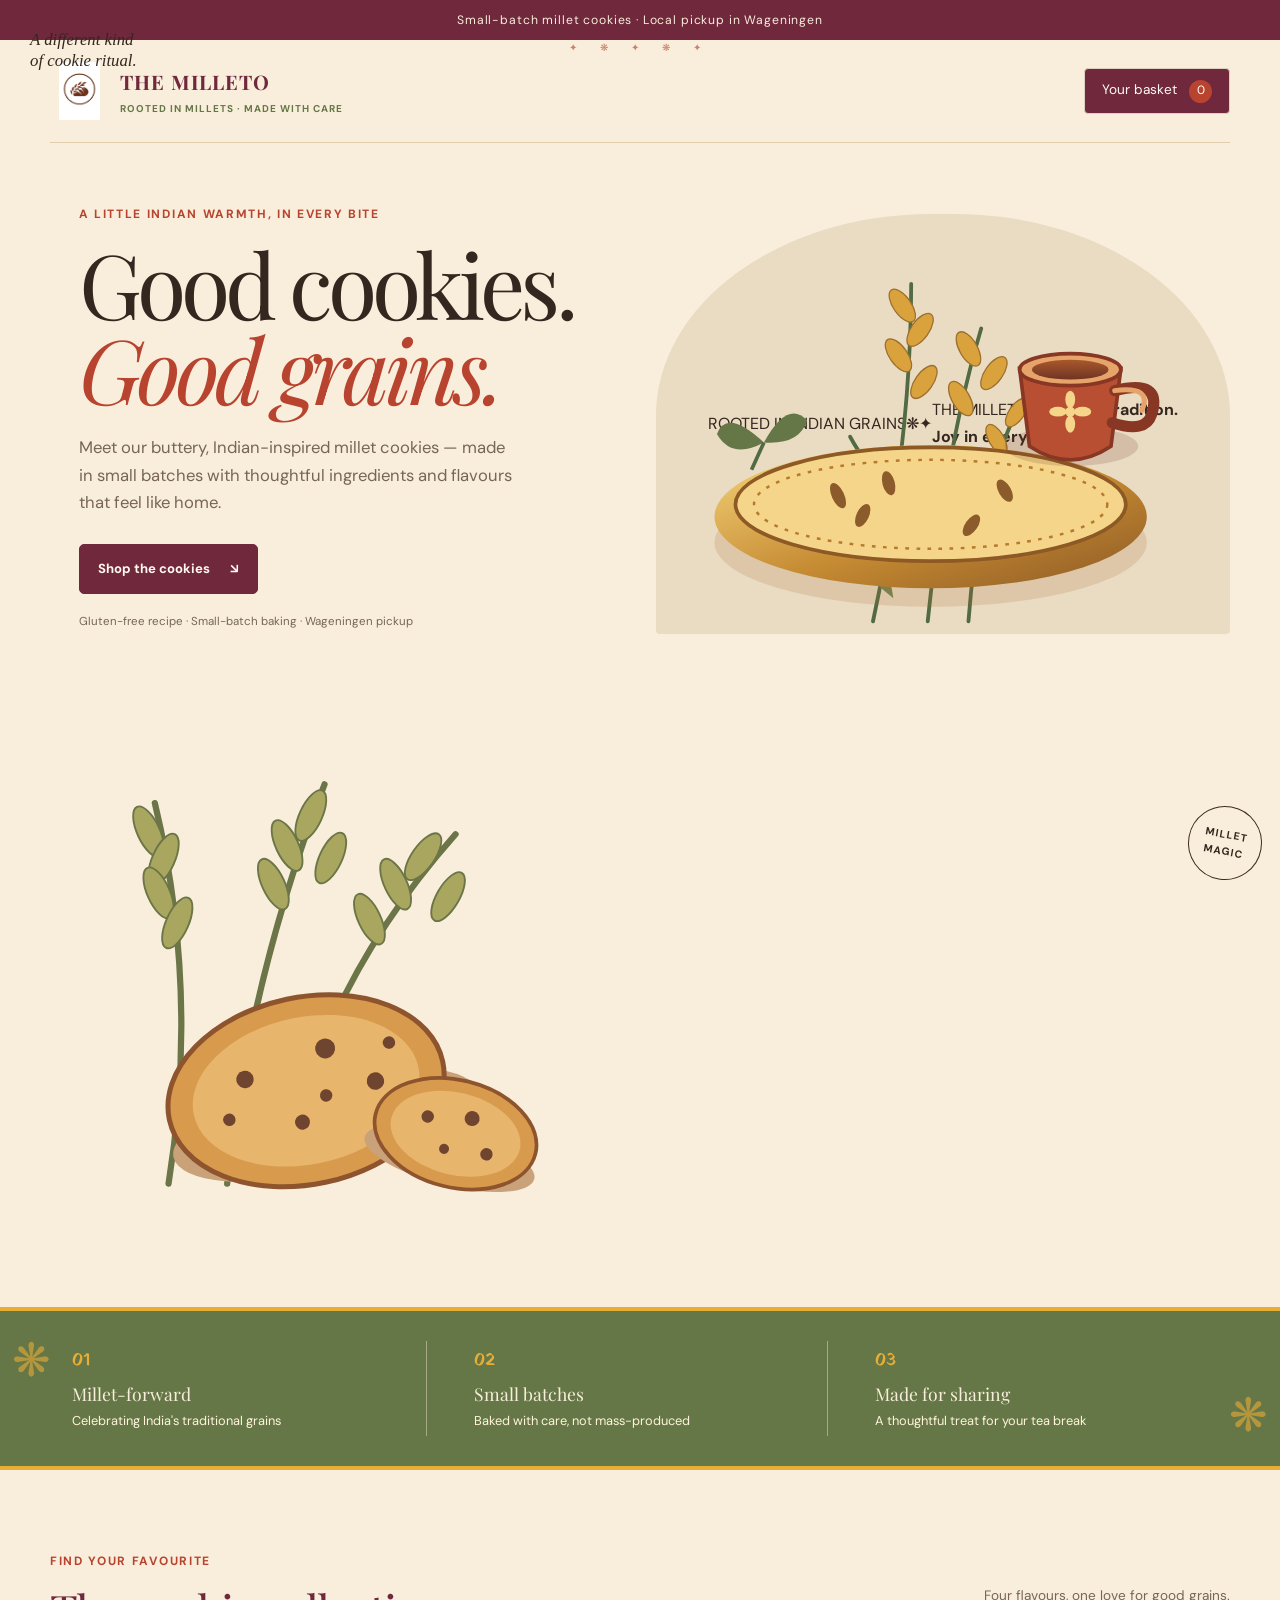
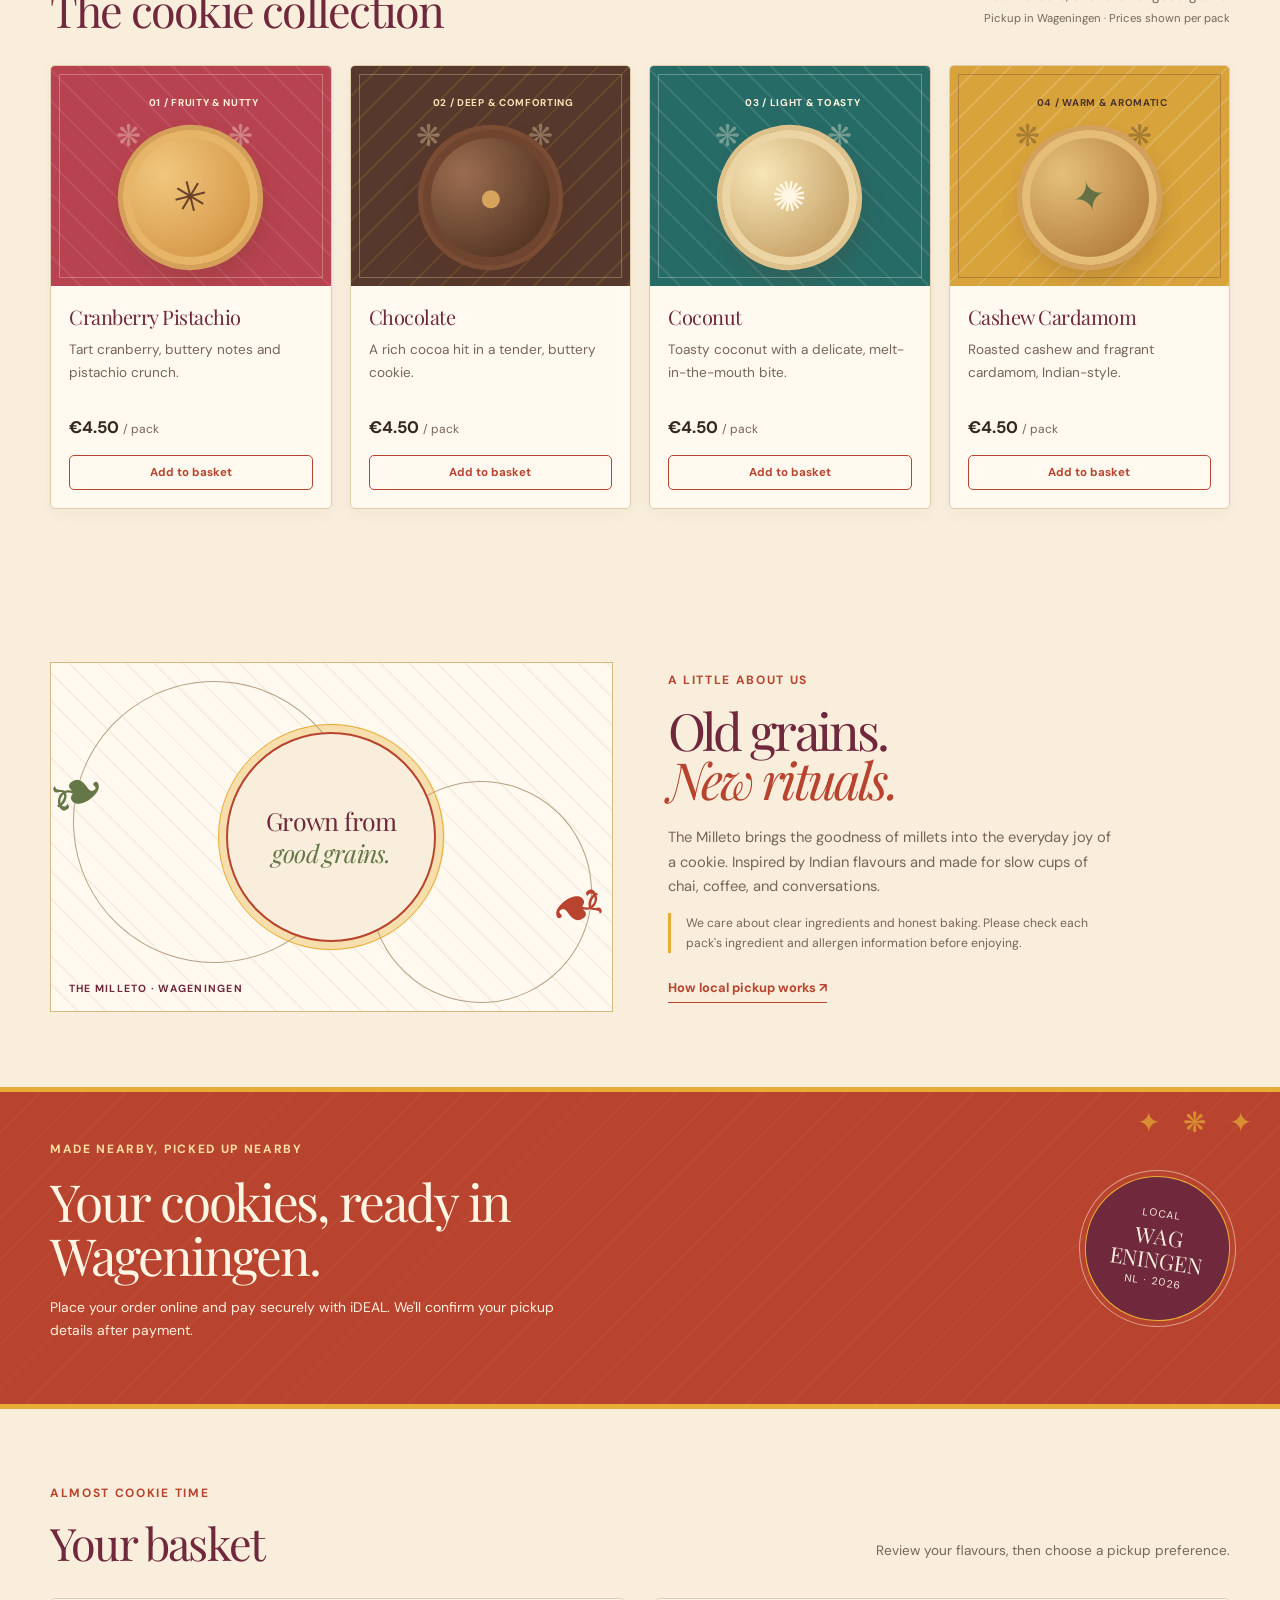
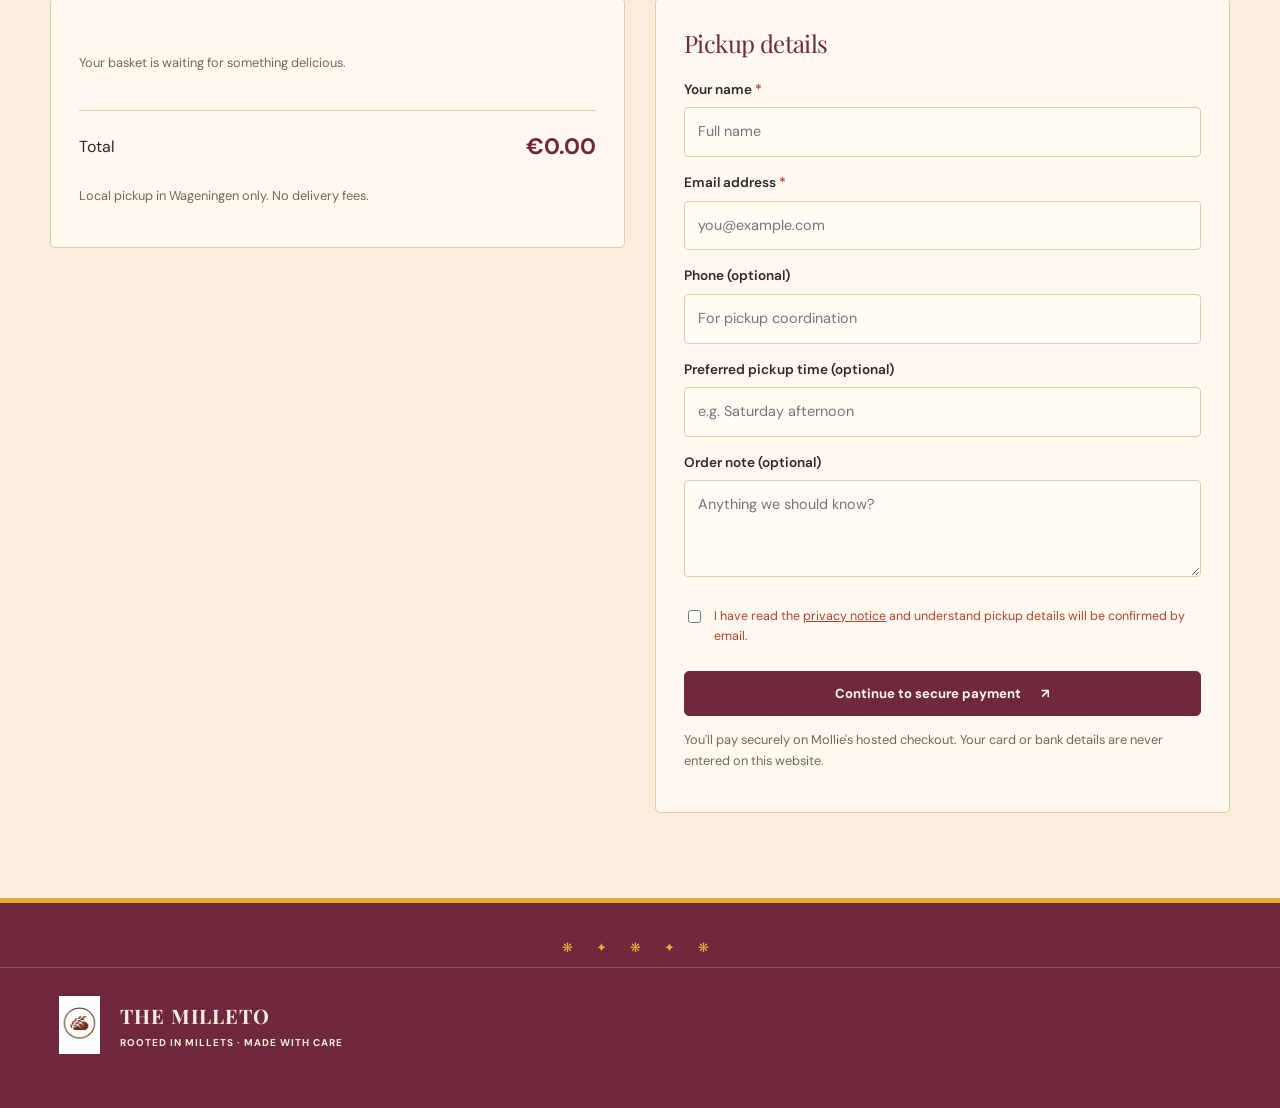
==== index.html @ 2904b460 "Update index.html" ====
<!doctype html>
<html lang="en">
<head>
<!-- Indian-inspired typography -->
<link rel="preconnect" href="https://fonts.googleapis.com">
<link rel="preconnect" href="https://fonts.gstatic.com" crossorigin>
<link href="https://fonts.googleapis.com/css2?family=DM+Sans:wght@400;500;600;700&family=Yatra+One&family=Noto+Serif+Devanagari:wght@400;500;600;700&family=Playfair+Display:ital,wght@0,500;0,600;0,700;1,500;1,600&display=swap" rel="stylesheet">
<link rel="stylesheet" href="/styles.css">
<script src="/app.js" defer></script>
<meta charset="utf-8">
<meta name="viewport" content="width=device-width, initial-scale=1">
<meta name="theme-color" content="#f7f0e3">
<meta name="description" content="Small-batch millet cookies from The Milleto. Indian-inspired flavours, baked with care in Wageningen.">
<title>The Milleto — Millet cookies, made with care</title>
  <link rel="stylesheet" href="/styles.css">
  <script src="/app.js" defer></script>
</head>
<body>
  <div class="announcement">Small-batch millet cookies · Local pickup in Wageningen</div>
  <header class="site-header wrap">
    <a class="brand" href="/" aria-label="The Milleto home">
  <img class="brand-logo" src="Logo.png" alt="THE MILLETO">
  <span>
    <strong>THE MILLETO</strong>
    <small>ROOTED IN MILLETS · MADE WITH CARE</small>
  </span>
</a>
    <a class="cart-pill" href="#shop">Your basket <span id="cart-count">0</span></a>
  </header>

  <main>
    <section class="hero wrap">
      <div class="hero-copy">
        <p class="eyebrow">A little Indian warmth, in every bite</p>
        <h1>Good cookies.<br><em>Good grains.</em></h1>
        <p class="hero-intro">Meet our buttery, Indian-inspired millet cookies — made in small batches with thoughtful ingredients and flavours that feel like home.</p>
        <a class="button button-dark" href="#shop">Shop the cookies <span aria-hidden="true">↘</span></a>
        <p class="hero-note">Gluten-free recipe · Small-batch baking · Wageningen pickup</p>
      </div>
      
<div class="hero-art india-hero" role="img"
     aria-label="Indian-inspired still life with millet stalks, a brass plate, chai and botanical motifs">

  <div class="india-sun"></div>
  <div class="india-arch"></div>

  <span class="india-kicker">ROOTED IN INDIAN GRAINS</span>

  <!-- Decorative millet stalks -->
  <svg class="millet-botanical" viewBox="0 0 180 330"
       aria-hidden="true">
    <g fill="none" stroke="#536B43" stroke-width="3"
       stroke-linecap="round">
      <path d="M35 320 Q65 180 65 55"/>
      <path d="M78 320 Q92 185 120 90"/>
      <path d="M110 320 Q118 210 153 145"/>
      <path d="M55 230 Q28 195 17 175"/>
      <path d="M70 260 Q105 230 125 205"/>
    </g>
    <g fill="#D9A23D" stroke="#9C702D" stroke-width="1">
      <ellipse cx="58" cy="72" rx="7" ry="15" transform="rotate(-35 58 72)"/>
      <ellipse cx="72" cy="91" rx="7" ry="15" transform="rotate(35 72 91)"/>
      <ellipse cx="55" cy="111" rx="7" ry="15" transform="rotate(-35 55 111)"/>
      <ellipse cx="75" cy="132" rx="7" ry="15" transform="rotate(35 75 132)"/>
      <ellipse cx="110" cy="106" rx="7" ry="15" transform="rotate(-30 110 106)"/>
      <ellipse cx="130" cy="125" rx="7" ry="15" transform="rotate(35 130 125)"/>
      <ellipse cx="104" cy="145" rx="7" ry="15" transform="rotate(-30 104 145)"/>
      <ellipse cx="148" cy="156" rx="6" ry="13" transform="rotate(35 148 156)"/>
      <ellipse cx="132" cy="177" rx="6" ry="13" transform="rotate(-30 132 177)"/>
    </g>
    <g fill="#748653">
      <path d="M39 265 Q4 232 8 211 Q39 224 39 265Z"/>
      <path d="M77 283 Q118 251 137 257 Q112 284 77 283Z"/>
      <path d="M51 302 Q18 276 18 258 Q48 272 51 302Z"/>
    </g>
  </svg>

  <!-- Traditional plate and grain-inspired still life -->
  <svg class="india-still-life" viewBox="0 0 440 340"
       aria-hidden="true">
    <defs>
      <linearGradient id="brass" x1="0" y1="0" x2="1" y2="1">
        <stop offset="0%" stop-color="#F7D77D"/>
        <stop offset="55%" stop-color="#C58A32"/>
        <stop offset="100%" stop-color="#8D5925"/>
      </linearGradient>
      <linearGradient id="chai" x1="0" y1="0" x2="0" y2="1">
        <stop offset="0%" stop-color="#A9582C"/>
        <stop offset="100%" stop-color="#6F3423"/>
      </linearGradient>
    </defs>

    <!-- Brass serving plate -->
    <ellipse cx="210" cy="266" rx="175" ry="52"
             fill="#A36C2E" opacity=".18"/>
    <ellipse cx="210" cy="245" rx="175" ry="58"
             fill="url(#brass)"/>
    <ellipse cx="210" cy="235" rx="158" ry="46"
             fill="#F5D58A" stroke="#8D5925" stroke-width="3"/>
    <ellipse cx="210" cy="235" rx="143" ry="36"
             fill="none" stroke="#B77A2C" stroke-width="2"
             stroke-dasharray="3 6"/>

    <!-- A few stylised grains -->
    <g fill="#8C5B2B">
      <ellipse cx="135" cy="228" rx="5" ry="11" transform="rotate(-25 135 228)"/>
      <ellipse cx="155" cy="244" rx="5" ry="10" transform="rotate(25 155 244)"/>
      <ellipse cx="176" cy="218" rx="5" ry="10" transform="rotate(-15 176 218)"/>
      <ellipse cx="243" cy="252" rx="5" ry="10" transform="rotate(35 243 252)"/>
      <ellipse cx="270" cy="224" rx="5" ry="10" transform="rotate(-30 270 224)"/>
    </g>

    <!-- Terracotta chai cup -->
    <ellipse cx="324" cy="188" rx="54" ry="16"
             fill="#6F3927" opacity=".18"/>
    <path d="M282 125 L290 188 Q323 210 356 188 L364 125Z"
          fill="#B84E32" stroke="#873723" stroke-width="3"/>
    <ellipse cx="323" cy="126" rx="41" ry="13"
             fill="#E7A46A" stroke="#873723" stroke-width="3"/>
    <ellipse cx="323" cy="126" rx="31" ry="8"
             fill="url(#chai)"/>
    <path d="M359 143 Q398 133 389 162 Q384 178 357 169"
          fill="none" stroke="#873723" stroke-width="9"
          stroke-linecap="round"/>
    <path d="M359 143 Q390 139 381 159"
          fill="none" stroke="#E7A46A" stroke-width="4"
          stroke-linecap="round"/>

    <!-- Small floral detail on cup -->
    <g transform="translate(323 160)" fill="#F5D58A">
      <circle r="4"/>
      <ellipse cy="-10" rx="4" ry="7"/>
      <ellipse cy="10" rx="4" ry="7"/>
      <ellipse cx="-10" rx="7" ry="4"/>
      <ellipse cx="10" rx="7" ry="4"/>
    </g>

    <!-- Small botanical leaf on the plate -->
    <g transform="translate(75 185)" fill="#667747">
      <path d="M0 0 Q-30 -28 -38 -7 Q-26 14 0 0Z"/>
      <path d="M0 0 Q19 -35 35 -18 Q29 2 0 0Z"/>
      <path d="M0 0 L-10 22" fill="none"
            stroke="#536B43" stroke-width="3"/>
    </g>
  </svg>

  <!-- Small Indian-inspired decorative motifs -->
  <span class="india-motif motif-one" aria-hidden="true">❋</span>
  <span class="india-motif motif-two" aria-hidden="true">✦</span>

  <div class="india-caption">
    <span>THE MILLETO</span>
    <strong>Grains of tradition.<br>Joy in every cup.</strong>
  </div>
</div>
</div>
        <div class="art-label">A different kind<br>of cookie ritual.</div>
        <svg viewBox="0 0 460 430" role="img" aria-label="Illustrated millet stalks and golden cookies">
          <path d="M95 390 Q120 235 84 85 M142 390 Q160 225 220 70 M188 390 Q210 240 325 110" fill="none" stroke="#6b7547" stroke-width="5" stroke-linecap="round"/>
          <g fill="#a9a65f" stroke="#6b7547" stroke-width="1.5">
            <ellipse cx="79" cy="108" rx="9" ry="22" transform="rotate(-25 79 108)"/><ellipse cx="91" cy="130" rx="9" ry="22" transform="rotate(24 91 130)"/>
            <ellipse cx="87" cy="157" rx="9" ry="22" transform="rotate(-24 87 157)"/><ellipse cx="102" cy="181" rx="9" ry="22" transform="rotate(24 102 181)"/>
            <ellipse cx="209" cy="95" rx="9" ry="22" transform="rotate(25 209 95)"/><ellipse cx="190" cy="119" rx="9" ry="22" transform="rotate(-25 190 119)"/>
            <ellipse cx="225" cy="129" rx="9" ry="22" transform="rotate(25 225 129)"/><ellipse cx="179" cy="150" rx="9" ry="22" transform="rotate(-25 179 150)"/>
            <ellipse cx="299" cy="128" rx="9" ry="22" transform="rotate(35 299 128)"/><ellipse cx="277" cy="150" rx="9" ry="22" transform="rotate(-25 277 150)"/>
            <ellipse cx="319" cy="160" rx="9" ry="22" transform="rotate(30 319 160)"/><ellipse cx="256" cy="178" rx="9" ry="22" transform="rotate(-25 256 178)"/>
          </g>
          <g transform="translate(210 290) rotate(-12)">
            <ellipse cx="0" cy="54" rx="125" ry="39" fill="#c9a27a"/>
            <ellipse cx="-10" cy="24" rx="112" ry="75" fill="#d89a4c" stroke="#8d542e" stroke-width="4"/>
            <ellipse cx="-10" cy="24" rx="92" ry="59" fill="#e8b56d"/>
            <g fill="#70452f"><circle cx="-56" cy="5" r="7"/><circle cx="12" cy="-6" r="8"/><circle cx="46" cy="28" r="7"/><circle cx="-18" cy="48" r="6"/><circle cx="-75" cy="34" r="5"/><circle cx="5" cy="31" r="5"/><circle cx="63" cy="0" r="5"/></g>
          </g>
          <g transform="translate(325 350) rotate(14)">
            <ellipse cx="0" cy="20" rx="70" ry="22" fill="#c9a27a"/>
            <ellipse cx="0" cy="0" rx="66" ry="43" fill="#d89a4c" stroke="#8d542e" stroke-width="3"/>
            <ellipse cx="0" cy="0" rx="53" ry="33" fill="#e8b56d"/>
            <g fill="#70452f"><circle cx="-25" cy="-8" r="5"/><circle cx="10" cy="-15" r="6"/><circle cx="28" cy="10" r="5"/><circle cx="-6" cy="14" r="4"/></g>
          </g>
        </svg>
        <span class="hero-stamp">MILLET<br>MAGIC</span>
      </div>
    </section>

    <section class="values-band">
      <div class="wrap values-grid">
        <div><span>01</span><strong>Millet-forward</strong><small>Celebrating India's traditional grains</small></div>
        <div><span>02</span><strong>Small batches</strong><small>Baked with care, not mass-produced</small></div>
        <div><span>03</span><strong>Made for sharing</strong><small>A thoughtful treat for your tea break</small></div>
      </div>
    </section>

    <section class="shop-section wrap" id="shop">
      <div class="section-heading">
        <div><p class="eyebrow">Find your favourite</p><h2>The cookie collection</h2></div>
        <p>Four flavours, one love for good grains.<br><small>Pickup in Wageningen · Prices shown per pack</small></p>
      </div>
      <div class="product-grid" id="product-grid">
        <article class="product-card"><div class="product-art art-cranberry"><span>01 / FRUITY & NUTTY</span><div class="cookie-illustration">✳</div></div><div class="product-info"><h3>Cranberry Pistachio</h3><p>Tart cranberry, buttery notes and pistachio crunch.</p><div class="product-buy"><strong>€4.50 <small>/ pack</small></strong><button class="button button-outline add-button" data-id="cranberry-pistachio">Add to basket</button></div></div></article>
        <article class="product-card"><div class="product-art art-chocolate"><span>02 / DEEP & COMFORTING</span><div class="cookie-illustration">●</div></div><div class="product-info"><h3>Chocolate</h3><p>A rich cocoa hit in a tender, buttery cookie.</p><div class="product-buy"><strong>€4.50 <small>/ pack</small></strong><button class="button button-outline add-button" data-id="chocolate">Add to basket</button></div></div></article>
        <article class="product-card"><div class="product-art art-coconut"><span>03 / LIGHT & TOASTY</span><div class="cookie-illustration">✺</div></div><div class="product-info"><h3>Coconut</h3><p>Toasty coconut with a delicate, melt-in-the-mouth bite.</p><div class="product-buy"><strong>€4.50 <small>/ pack</small></strong><button class="button button-outline add-button" data-id="coconut">Add to basket</button></div></div></article>
        <article class="product-card"><div class="product-art art-cardamom"><span>04 / WARM & AROMATIC</span><div class="cookie-illustration">✦</div></div><div class="product-info"><h3>Cashew Cardamom</h3><p>Roasted cashew and fragrant cardamom, Indian-style.</p><div class="product-buy"><strong>€4.50 <small>/ pack</small></strong><button class="button button-outline add-button" data-id="cashew-cardamom">Add to basket</button></div></div></article>
      </div>
    </section>

    <section class="story wrap">
      <div class="story-art"><div class="story-circle">Grown from<br><em>good grains.</em></div><span>THE MILLETO · WAGENINGEN</span></div>
      <div class="story-copy"><p class="eyebrow">A little about us</p><h2>Old grains.<br><em>New rituals.</em></h2><p>The Milleto brings the goodness of millets into the everyday joy of a cookie. Inspired by Indian flavours and made for slow cups of chai, coffee, and conversations.</p><p class="story-small">We care about clear ingredients and honest baking. Please check each pack's ingredient and allergen information before enjoying.</p><a href="#pickup" class="text-link">How local pickup works ↗</a></div>
    </section>

    <section class="pickup-band" id="pickup"><div class="wrap pickup-inner"><div><p class="eyebrow">Made nearby, picked up nearby</p><h2>Your cookies, ready in Wageningen.</h2><p>Place your order online and pay securely with iDEAL. We'll confirm your pickup details after payment.</p></div><div class="pickup-badge"><span>LOCAL</span><strong>WAG<br>ENINGEN</strong><small>NL · 2026</small></div></div></section>

    <section class="checkout-section wrap" id="checkout">
      <div class="section-heading"><div><p class="eyebrow">Almost cookie time</p><h2>Your basket</h2></div><p>Review your flavours, then choose a pickup preference.</p></div>
      <div class="checkout-layout">
        <div class="basket-panel"><div id="basket-items"><p class="empty-basket">Your basket is waiting for something delicious.</p></div><div class="basket-total"><span>Total</span><strong id="basket-total">€0.00</strong></div><p class="fine-print">Local pickup in Wageningen only. No delivery fees.</p></div>
        <form id="checkout-form" class="checkout-form">
          <h3>Pickup details</h3>
          <label for="customer-name">Your name <span>*</span></label><input id="customer-name" name="name" autocomplete="name" required maxlength="100" placeholder="Full name">
          <label for="customer-email">Email address <span>*</span></label><input id="customer-email" name="email" type="email" autocomplete="email" required maxlength="150" placeholder="you@example.com">
          <label for="customer-phone">Phone (optional)</label><input id="customer-phone" name="phone" type="tel" autocomplete="tel" maxlength="40" placeholder="For pickup coordination">
          <label for="pickup-preference">Preferred pickup time (optional)</label><input id="pickup-preference" name="pickupPreference" maxlength="120" placeholder="e.g. Saturday afternoon">
          <label for="customer-note">Order note (optional)</label><textarea id="customer-note" name="note" rows="3" maxlength="500" placeholder="Anything we should know?"></textarea>
          <label class="consent"><input id="terms-consent" type="checkbox" required><span>I have read the <a href="/privacy.html" target="_blank" rel="noreferrer">privacy notice</a> and understand pickup details will be confirmed by email.</span></label>
          <button class="button button-dark pay-button" id="pay-button" type="submit">Continue to secure payment <span aria-hidden="true">↗</span></button>
          <p class="secure-note">You'll pay securely on Mollie's hosted checkout. Your card or bank details are never entered on this website.</p>
          <p id="checkout-message" class="form-message" role="status" aria-live="polite"></p>
        </form>
      </div>
    </section>
  </main>

  <footer class="site-footer"><div class="wrap footer-inner">
  <a class="brand" href="/">
  <img class="brand-logo" src="Logo.png" alt="THE MILLETO">
  <span>
    <strong>THE MILLETO</strong>
    <small>ROOTED IN MILLETS · MADE WITH CARE</small>
  </span>
</a>  
  </footer>
</body>
</html>
---- styles.css ----
:root{--cream:#f7f0e3;--paper:#fffaf1;--brown:#3d2b20;--muted:#79695a;--terracotta:#b75e3e;--rust:#8d422c;--sage:#69734b;--line:#dfd1bd;--gold:#d6a35c}
*{box-sizing:border-box}html{scroll-behavior:smooth}body{margin:0;background:var(--paper);color:var(--brown);font-family:Arial,Helvetica,sans-serif;line-height:1.55}a{color:inherit}.wrap{width:min(1160px,calc(100% - 44px));margin-inline:auto}.announcement{text-align:center;background:var(--brown);color:#f9eddb;font-size:.75rem;letter-spacing:.1em;padding:9px 12px}.site-header{display:flex;align-items:center;justify-content:space-between;padding:24px 0}.brand{display:flex;align-items:center;gap:11px;text-decoration:none}.brand-mark{display:grid;place-items:center;width:43px;height:43px;border:1px solid var(--terracotta);border-radius:50%;font-family:Georgia,serif;font-size:1.6rem;color:var(--terracotta)}.brand strong{display:block;font-size:.95rem;letter-spacing:.17em}.brand small{display:block;font-size:.55rem;letter-spacing:.12em;color:var(--muted);margin-top:2px}.cart-pill{border:1px solid var(--line);padding:9px 15px;border-radius:30px;text-decoration:none;font-size:.85rem}.cart-pill span{display:inline-grid;place-items:center;background:var(--terracotta);color:white;border-radius:50%;width:23px;height:23px;margin-left:8px;font-size:.75rem}
.hero{display:grid;grid-template-columns:1fr 1fr;align-items:center;gap:32px;padding:40px 0 74px}.hero-copy{padding:22px 0 22px 5%}.eyebrow{text-transform:uppercase;letter-spacing:.17em;font-size:.68rem;font-weight:700;color:var(--terracotta);margin:0 0 15px}.hero h1,.story h2{font:normal clamp(3.2rem,7vw,6.4rem)/.95 Georgia,'Times New Roman',serif;letter-spacing:-.055em;margin:0 0 24px}.hero h1 em,.story h2 em,.story-circle em{font-weight:normal;color:var(--terracotta)}.hero-intro{max-width:440px;color:var(--muted);font-size:1.04rem;margin:0 0 28px}.button{display:inline-flex;justify-content:center;align-items:center;gap:20px;border:0;border-radius:3px;padding:13px 18px;text-decoration:none;font-size:.82rem;font-weight:700;cursor:pointer;transition:transform .15s,background .15s}.button:hover{transform:translateY(-2px)}.button-dark{background:var(--brown);color:#fff8ed}.button-dark:hover{background:var(--rust)}.hero-note{font-size:.72rem;color:var(--muted);margin-top:18px}.hero-art{position:relative;min-height:420px;background:#eadbc3;border-radius:48% 48% 4px 4px;overflow:hidden;display:flex;align-items:center;justify-content:center}.hero-art svg{position:absolute;inset:0;width:100%;height:100%}.sun{position:absolute;width:245px;height:245px;right:14%;top:10%;border-radius:50%;background:#d9a15e;opacity:.52}.art-label{position:absolute;top:30px;left:30px;font:italic 1.05rem Georgia,serif;line-height:1.25;z-index:1}.hero-stamp{position:absolute;right:18px;bottom:20px;border:1px solid var(--brown);border-radius:50%;width:74px;height:74px;display:grid;place-items:center;text-align:center;font-size:.65rem;font-weight:700;letter-spacing:.1em;transform:rotate(10deg);background:var(--cream)}
.values-band{background:#e9e0ce;border-block:1px solid #dfd2bd}.values-grid{display:grid;grid-template-columns:repeat(3,1fr);padding:22px 0;gap:25px}.values-grid>div{display:grid;grid-template-columns:30px 1fr;column-gap:8px;align-items:baseline}.values-grid span{grid-row:span 2;color:var(--terracotta);font-size:.72rem}.values-grid strong{font:normal 1.15rem Georgia,serif}.values-grid small{color:var(--muted);font-size:.74rem}.shop-section{padding:90px 0}.section-heading{display:flex;align-items:end;justify-content:space-between;gap:24px;margin-bottom:30px}.section-heading h2,.pickup-inner h2{font:normal clamp(2.2rem,4vw,3.4rem)/1.05 Georgia,serif;letter-spacing:-.04em;margin:0}.section-heading>p{font-size:.82rem;color:var(--muted);margin:0 0 4px}.product-grid{display:grid;grid-template-columns:repeat(4,1fr);gap:18px}.product-card{background:#fffdf8;border:1px solid var(--line);min-width:0}.product-art{height:220px;position:relative;display:grid;place-items:center;overflow:hidden}.product-art>span{position:absolute;top:13px;left:13px;font-size:.55rem;letter-spacing:.12em;font-weight:bold}.art-cranberry{background:#ead8c8}.art-chocolate{background:#d9c4b2}.art-coconut{background:#e9e2cc}.art-cardamom{background:#d8d8bd}.cookie-illustration{width:145px;height:145px;border-radius:50%;display:grid;place-items:center;font-size:2.6rem;color:#6b422b;background:radial-gradient(circle at 35% 28%,#f0c77e,#d99d4e 66%,#b87738);border:5px solid #d4a05a;box-shadow:0 13px 20px #57371e2b,inset 0 0 0 8px #e6b567;transform:rotate(-14deg)}.art-chocolate .cookie-illustration{background:radial-gradient(circle at 35% 28%,#9b6d50,#583725 70%);border-color:#7a4c34;color:#d6a35c;box-shadow:0 13px 20px #57371e2b,inset 0 0 0 8px #70452f}.art-coconut .cookie-illustration{background:radial-gradient(circle at 35% 28%,#f7e6b7,#c9a56b 70%);border-color:#dfc28b;color:#fff7e5;box-shadow:0 13px 20px #57371e2b,inset 0 0 0 8px #ecd5a4}.art-cardamom .cookie-illustration{background:radial-gradient(circle at 35% 28%,#e5c07a,#b88342 70%);border-color:#d2a15e;color:#647147;box-shadow:0 13px 20px #57371e2b,inset 0 0 0 8px #e5bd77}.product-info{padding:17px}.product-info h3{font:normal 1.25rem Georgia,serif;margin:0 0 7px}.product-info p{font-size:.78rem;color:var(--muted);min-height:47px;margin:0 0 18px}.product-buy{display:flex;align-items:center;justify-content:space-between;gap:8px;flex-wrap:wrap}.product-buy strong{font-size:.9rem}.product-buy small{font-size:.68rem;font-weight:normal;color:var(--muted)}.button-outline{background:transparent;border:1px solid var(--brown);color:var(--brown);padding:9px 10px;font-size:.72rem}.button-outline:hover{background:var(--brown);color:white}
.story{display:grid;grid-template-columns:1fr 1fr;gap:8%;align-items:center;padding:0 0 95px}.story-art{min-height:365px;background:#e3d4bd;position:relative;display:grid;place-items:center;overflow:hidden}.story-art:before,.story-art:after{content:"";position:absolute;border:1px solid #b7a183;border-radius:50%;width:280px;height:280px}.story-art:after{width:220px;height:220px}.story-circle{position:relative;z-index:1;text-align:center;font:normal 2rem/1.2 Georgia,serif}.story-art>span{position:absolute;bottom:17px;left:18px;font-size:.6rem;letter-spacing:.13em}.story h2{font-size:clamp(3rem,5vw,4.5rem);margin-bottom:18px}.story-copy>p:not(.eyebrow){color:var(--muted);font-size:.92rem;max-width:450px}.story-copy .story-small{font-size:.76rem!important}.text-link{display:inline-block;margin-top:9px;text-decoration:none;border-bottom:1px solid var(--terracotta);padding-bottom:4px;font-size:.8rem;font-weight:bold}.pickup-band{background:var(--sage);color:#fff7e9}.pickup-inner{display:flex;align-items:center;justify-content:space-between;padding:48px 0;gap:25px}.pickup-inner .eyebrow{color:#e9c99b}.pickup-inner h2{max-width:580px}.pickup-inner p:not(.eyebrow){max-width:600px;color:#f0e6d5;font-size:.87rem}.pickup-badge{border:1px solid #d8c69f;border-radius:50%;width:130px;height:130px;flex-shrink:0;display:flex;flex-direction:column;align-items:center;justify-content:center;line-height:1.05;transform:rotate(8deg)}.pickup-badge span,.pickup-badge small{font-size:.55rem;letter-spacing:.15em}.pickup-badge strong{text-align:center;font:normal 1.35rem/.9 Georgia,serif;margin:8px}
.checkout-section{padding:85px 0}.checkout-layout{display:grid;grid-template-columns:1.05fr .95fr;gap:25px;align-items:start}.basket-panel,.checkout-form{border:1px solid var(--line);background:#fffdf8;padding:25px}.empty-basket{font-size:.86rem;color:var(--muted);padding:12px 0}.basket-row{display:grid;grid-template-columns:1fr auto auto;gap:12px;align-items:center;border-bottom:1px solid var(--line);padding:14px 0}.basket-row strong{display:block;font:normal 1rem Georgia,serif}.basket-row small{color:var(--muted);font-size:.74rem}.quantity-controls{display:flex;align-items:center;gap:8px}.quantity-controls button{width:27px;height:27px;border:1px solid var(--line);background:var(--cream);border-radius:50%;cursor:pointer;color:var(--brown)}.line-price{font-size:.82rem;white-space:nowrap}.basket-total{display:flex;justify-content:space-between;padding:20px 0 6px;font-size:1rem}.basket-total strong{font-size:1.2rem}.fine-print,.secure-note{font-size:.7rem;color:var(--muted)}.checkout-form h3{font:normal 1.5rem Georgia,serif;margin:0 0 20px}.checkout-form>label:not(.consent){display:block;font-size:.75rem;font-weight:bold;margin:13px 0 5px}.checkout-form label span{color:var(--terracotta)}input:not([type=checkbox]),textarea{width:100%;border:1px solid var(--line);background:#fffaf1;padding:11px 12px;border-radius:2px;font:inherit;font-size:.83rem;color:var(--brown)}input:focus,textarea:focus{outline:2px solid #c9896b;outline-offset:1px}.consent{display:flex;gap:9px;align-items:flex-start;font-size:.72rem;color:var(--muted);margin:17px 0}.consent input{margin-top:4px;accent-color:var(--terracotta)}.pay-button{width:100%;margin-top:4px}.form-message{font-size:.8rem;color:var(--rust)}.site-footer{background:#e9e0ce;padding:26px 0}.footer-inner{display:flex;align-items:center;justify-content:space-between;gap:20px;flex-wrap:wrap}.footer-inner>p{font-size:.68rem;color:var(--muted)}.footer-links{display:flex;gap:16px;font-size:.75rem}.footer-links a{text-decoration:none}.success-wrap{max-width:700px;margin:65px auto 100px;padding:35px;background:#fffdf8;border:1px solid var(--line);text-align:center}.success-mark{margin:auto auto 20px;width:60px;height:60px;border-radius:50%;background:#e3e7d8;color:var(--sage);display:grid;place-items:center;font-size:1.8rem}.success-wrap h1{font:normal 3rem Georgia,serif}.success-wrap p{color:var(--muted)}.status-text{padding:12px;background:var(--cream);font-weight:bold}.legal-page{max-width:780px;margin:45px auto 90px}.legal-page h1{font:normal 3rem Georgia,serif}.legal-page p,.legal-page li{color:var(--muted);font-size:.9rem}
@media(max-width:900px){.product-grid{grid-template-columns:repeat(2,1fr)}.product-art{height:200px}.hero{gap:20px}.hero-copy{padding-left:0}.checkout-layout{grid-template-columns:1fr}.story{gap:30px}.values-grid{gap:12px}.values-grid strong{font-size:1rem}.values-grid small{font-size:.68rem}}
@media(max-width:600px){.wrap{width:min(100% - 30px,1160px)}.site-header{padding:17px 0}.brand strong{font-size:.8rem}.brand small{font-size:.46rem}.brand-mark{width:37px;height:37px}.hero{grid-template-columns:1fr;padding:18px 0 38px}.hero-copy{padding:16px 0 0}.hero h1{font-size:4.3rem}.hero-art{min-height:310px}.sun{width:180px;height:180px}.values-grid{grid-template-columns:1fr;padding:17px 0;gap:15px}.values-grid>div{grid-template-columns:25px 1fr}.section-heading{display:block}.section-heading>p{margin-top:12px}.shop-section{padding:55px 0}.product-grid{gap:10px}.product-art{height:145px}.cookie-illustration{width:100px;height:100px;font-size:1.8rem}.product-art>span{font-size:.43rem;left:7px;top:8px}.product-info{padding:11px}.product-info h3{font-size:1rem}.product-info p{font-size:.72rem;min-height:66px}.product-buy{align-items:flex-start}.product-buy strong{font-size:.82rem}.button-outline{width:100%;font-size:.7rem}.story{grid-template-columns:1fr;padding-bottom:55px;gap:25px}.story-art{min-height:275px}.pickup-inner{padding:35px 0}.pickup-badge{width:95px;height:95px}.pickup-badge strong{font-size:1rem}.checkout-section{padding:55px 0}.basket-panel,.checkout-form{padding:17px}.basket-row{gap:7px}.footer-inner{align-items:flex-start}.footer-inner>p{width:100%;margin:0}.success-wrap{margin:35px 15px 60px;padding:25px 18px}.success-wrap h1{font-size:2.4rem}}
/* THE MILLETO logo */
.brand-logo {
  width: 58px;
  height: 58px;
  object-fit: contain;
  display: block;
  flex-shrink: 0;
}
:root {
  --cream: #F8EEDB;
  --paper: #FFF9EF;
  --terracotta: #B8432E;
  --turmeric: #E8AD35;
  --indigo: #253F65;
  --leaf: #667747;
  --maroon: #70283D;
  --ink: #34271F;
  --muted: #786557;
  --border: #E1CCAB;
}

html {
  scroll-behavior: smooth;
}

body {
  background: var(--cream) !important;
  color: var(--ink) !important;
  font-family: "DM Sans", sans-serif !important;
  line-height: 1.65;
}

h1, h2, h3, .story-circle {
  font-family: "Playfair Display", Georgia, serif !important;
  letter-spacing: -0.025em;
}

h1, h2 {
  line-height: 1.12;
}

p, small, input, textarea, button, a {
  font-family: "DM Sans", sans-serif;
}

.eyebrow {
  color: var(--terracotta) !important;
  font-size: 0.75rem;
  font-weight: 700;
  letter-spacing: 0.14em;
  text-transform: uppercase;
}

.wrap {
  width: min(1180px, calc(100% - 48px));
  margin-inline: auto;
}

.button {
  border-radius: 5px !important;
  font-weight: 700;
  transition: background .2s ease, transform .2s ease;
}

.button:hover {
  transform: translateY(-2px);
}

.button-dark {
  background: var(--maroon) !important;
  border: 1px solid var(--maroon) !important;
  color: var(--paper) !important;
}

.button-outline {
  background: transparent !important;
  border: 1px solid var(--terracotta) !important;
  color: var(--terracotta) !important;
}

.button-outline:hover {
  background: var(--terracotta) !important;
  color: white !important;
}
.announcement {
  position: relative;
  background: var(--maroon) !important;
  color: var(--cream) !important;
  text-align: center;
  padding: 10px 16px;
  font-size: 0.76rem;
  letter-spacing: 0.07em;
}

.site-header {
  position: relative;
  background: var(--cream);
  display: flex;
  align-items: center;
  justify-content: space-between;
  gap: 20px;
  padding-top: 22px;
  padding-bottom: 22px;
  border-bottom: 1px solid var(--border);
}

.site-header::before {
  content: "✦  ❋  ✦  ❋  ✦";
  position: absolute;
  top: 0;
  left: 0;
  right: 0;
  color: var(--terracotta);
  font-size: 10px;
  letter-spacing: 10px;
  text-align: center;
  opacity: .65;
  pointer-events: none;
}

.brand {
  display: inline-flex;
  align-items: center;
  gap: 12px;
  color: var(--maroon) !important;
  text-decoration: none;
}

.brand strong {
  display: block;
  font-family: "Playfair Display", serif !important;
  font-size: 1.25rem;
  letter-spacing: .045em;
}

.brand small {
  display: block;
  margin-top: 3px;
  color: var(--leaf) !important;
  font-size: .62rem;
  font-weight: 700;
  letter-spacing: .1em;
}

.brand-mark {
  display: grid;
  place-items: center;
  width: 48px;
  height: 48px;
  border: 1px solid var(--terracotta);
  border-radius: 50%;
  background:
    radial-gradient(circle, var(--turmeric) 0 20%, transparent 22%),
    var(--cream);
  color: var(--maroon);
  font-family: "Playfair Display", serif;
  font-size: 1.4rem;
}

.brand-logo {
  width: 58px;
  height: 58px;
  object-fit: contain;
  flex-shrink: 0;
}

.cart-pill {
  background: var(--maroon) !important;
  color: var(--paper) !important;
  border-radius: 4px !important;
  text-decoration: none;
  padding: 10px 17px;
  font-size: .85rem;
}

/* =========================================
   03. VALUES BAND
   ========================================= */

.values-band {
  position: relative;
  overflow: hidden;
  background: var(--leaf) !important;
  color: var(--cream) !important;
  border-top: 4px solid var(--turmeric);
  border-bottom: 4px solid var(--turmeric);
}

.values-band::before,
.values-band::after {
  position: absolute;
  color: var(--turmeric);
  opacity: .6;
  font-size: 46px;
  pointer-events: none;
}

.values-band::before {
  content: "❋";
  left: 12px;
  top: 12px;
}

.values-band::after {
  content: "❋";
  right: 12px;
  bottom: 12px;
}

.values-grid {
  display: grid;
  grid-template-columns: repeat(3, 1fr);
  gap: 25px;
  padding-top: 30px;
  padding-bottom: 30px;
}

.values-grid > div {
  display: flex;
  flex-direction: column;
  gap: 5px;
  padding: 5px 22px;
  border-right: 1px solid #F8EEDB70;
}

.values-grid > div:last-child {
  border-right: none;
}

.values-grid span {
  color: var(--turmeric);
  font-family: "Yatra One", serif;
  font-size: 1.15rem;
}

.values-grid strong {
  font-family: "Playfair Display", serif;
  font-size: 1.1rem;
  color: var(--cream);
}

.values-grid small {
  color: #FFF4DC;
  font-size: .8rem;
}

/* =========================================
   04. PRODUCT COLLECTION
   ========================================= */

.shop-section {
  padding-top: 82px;
  padding-bottom: 88px;
}

.section-heading {
  display: flex;
  justify-content: space-between;
  align-items: end;
  gap: 25px;
  margin-bottom: 32px;
}

.section-heading h2 {
  color: var(--maroon) !important;
  font-size: clamp(2rem, 3.5vw, 3rem);
  margin: 8px 0 0;
}

.section-heading > p {
  color: var(--muted);
  font-size: .85rem;
}

.product-grid {
  display: grid;
  grid-template-columns: repeat(4, minmax(0, 1fr));
  gap: 18px;
}

.product-card {
  min-width: 0;
  overflow: hidden;
  background: var(--paper) !important;
  border: 1px solid var(--border) !important;
  border-radius: 5px !important;
  box-shadow: 0 4px 15px #55351B0A;
  transition: transform .25s ease, box-shadow .25s ease;
}

.product-card:hover {
  transform: translateY(-5px);
  box-shadow: 0 12px 28px #55351B18;
}

.product-art {
  position: relative;
  min-height: 220px;
  overflow: hidden;
  display: flex;
  flex-direction: column;
  justify-content: space-between;
  align-items: center;
  padding: 16px 12px;
  isolation: isolate;
}

.product-art::before {
  content: "❋  ✦  ❋";
  position: absolute;
  top: 45px;
  left: 0;
  right: 0;
  text-align: center;
  font-size: 30px;
  letter-spacing: 12px;
  opacity: .35;
  pointer-events: none;
}

.product-art::after {
  content: "";
  position: absolute;
  inset: 8px;
  border: 1px solid currentColor;
  opacity: .3;
  pointer-events: none;
}

.product-art > span {
  position: relative;
  z-index: 2;
  align-self: stretch;
  font-size: .62rem;
  font-weight: 700;
  letter-spacing: .07em;
  text-align: center;
}

.product-info {
  padding: 18px;
}

.product-info h3 {
  color: var(--maroon) !important;
  font-size: 1.25rem;
  line-height: 1.25;
  margin: 0 0 10px;
}

.product-info > p {
  color: var(--muted) !important;
  font-size: .85rem;
  min-height: 55px;
}

.product-buy {
  display: flex;
  flex-direction: column;
  align-items: stretch;
  gap: 13px;
  margin-top: 20px;
}

.product-buy strong {
  color: var(--ink);
  font-size: 1.05rem;
}

.product-buy strong small {
  color: var(--muted);
  font-size: .75rem;
  font-weight: 400;
}

/* Four distinct Indian-inspired flavour palettes */
.art-cranberry {
  background:
    radial-gradient(ellipse at 50% 70%, #E99C7F 0 18%, transparent 19%),
    repeating-linear-gradient(45deg, transparent 0 20px, #FFFFFF12 20px 22px),
    #B84350 !important;
  color: #FFF2D9 !important;
}

.art-chocolate {
  background:
    radial-gradient(ellipse at 50% 70%, #BD8658 0 18%, transparent 19%),
    repeating-linear-gradient(135deg, transparent 0 20px, #E8AD3520 20px 22px),
    #57382C !important;
  color: #F9E3B6 !important;
}

.art-coconut {
  background:
    radial-gradient(ellipse at 50% 70%, #E8CBA0 0 18%, transparent 19%),
    repeating-linear-gradient(45deg, transparent 0 20px, #FFFFFF18 20px 22px),
    #276B67 !important;
  color: #FFF4DC !important;
}

.art-cardamom {
  background:
    radial-gradient(ellipse at 50% 70%, #E4AD5B 0 18%, transparent 19%),
    repeating-linear-gradient(135deg, transparent 0 20px, #FFFFFF22 20px 22px),
    #D9A33B !important;
  color: #493329 !important;
}

/* =========================================
   05. BRAND STORY
   ========================================= */

.story {
  display: grid;
  grid-template-columns: 1fr 1fr;
  gap: 55px;
  align-items: center;
  padding-top: 65px;
  padding-bottom: 75px;
}

.story-art {
  position: relative;
  min-height: 350px;
  display: grid;
  place-items: center;
  overflow: hidden;
  border: 1px solid #D9B780;
  background:
    radial-gradient(circle at center, #F7DEAD 0 34%, transparent 34.5%),
    repeating-linear-gradient(45deg, transparent 0 18px, #66774712 18px 20px),
    var(--paper);
}

.story-art::before {
  content: "❧";
  position: absolute;
  top: 18px;
  left: 22px;
  color: var(--leaf);
  font-size: 68px;
  transform: rotate(-25deg);
}

.story-art::after {
  content: "❧";
  position: absolute;
  bottom: 8px;
  right: 20px;
  color: var(--terracotta);
  font-size: 68px;
  transform: rotate(155deg);
}

.story-circle {
  position: relative;
  z-index: 1;
  width: 210px;
  height: 210px;
  display: grid;
  place-content: center;
  border: 2px solid var(--terracotta);
  outline: 1px solid var(--turmeric);
  outline-offset: 7px;
  border-radius: 50%;
  background: var(--cream);
  color: var(--maroon);
  text-align: center;
  font-size: 1.55rem;
  line-height: 1.3;
}

.story-circle em {
  color: var(--leaf);
}

.story-art > span {
  position: absolute;
  bottom: 14px;
  z-index: 2;
  color: var(--maroon);
  font-size: .65rem;
  font-weight: 700;
  letter-spacing: .12em;
}

.story-copy h2 {
  color: var(--maroon);
  font-size: clamp(2.2rem, 4vw, 3.5rem);
  margin: 8px 0 22px;
}

.story-copy > p:not(.eyebrow) {
  color: var(--muted);
}

.story-copy .story-small {
  padding-left: 15px;
  border-left: 3px solid var(--turmeric);
  font-size: .85rem;
}

.text-link {
  display: inline-block;
  margin-top: 12px;
  color: var(--terracotta) !important;
  font-weight: 700;
  text-decoration-thickness: 1px;
  text-underline-offset: 5px;
}

/* =========================================
   06. LOCAL PICKUP
   ========================================= */

.pickup-band {
  position: relative;
  overflow: hidden;
  background:
    repeating-linear-gradient(
      135deg,
      transparent 0 28px,
      #FFFFFF09 28px 30px
    ),
    var(--terracotta) !important;
  color: var(--cream) !important;
  border-top: 5px solid var(--turmeric);
  border-bottom: 5px solid var(--turmeric);
}

.pickup-band::after {
  content: "✦  ❋  ✦";
  position: absolute;
  right: 20px;
  top: 8px;
  color: var(--turmeric);
  font-size: 28px;
  letter-spacing: 8px;
  opacity: .7;
  pointer-events: none;
}

.pickup-inner {
  position: relative;
  z-index: 1;
  display: flex;
  align-items: center;
  justify-content: space-between;
  gap: 35px;
  padding-top: 48px;
  padding-bottom: 48px;
}

.pickup-inner .eyebrow {
  color: #FFE0A1 !important;
}

.pickup-inner h2 {
  max-width: 560px;
  color: #FFF5E2 !important;
  font-size: clamp(2rem, 4vw, 3.2rem);
}

.pickup-inner p:not(.eyebrow) {
  max-width: 550px;
  color: #FFF1DF !important;
}

.pickup-badge {
  flex-shrink: 0;
  width: 145px;
  height: 145px;
  display: flex;
  flex-direction: column;
  align-items: center;
  justify-content: center;
  border: 1px solid var(--turmeric);
  outline: 1px solid #FFF5E280;
  outline-offset: 5px;
  border-radius: 50%;
  background: var(--maroon);
  color: var(--cream);
  text-align: center;
}

.pickup-badge span,
.pickup-badge small {
  font-size: .65rem;
  letter-spacing: .12em;
}

.pickup-badge strong {
  margin: 5px 0;
  font-family: "Playfair Display", serif;
  line-height: 1.1;
}

/* =========================================
   07. BASKET AND CHECKOUT
   ========================================= */

.checkout-section {
  padding-top: 75px;
  padding-bottom: 85px;
}

.checkout-section .section-heading h2 {
  color: var(--maroon);
}

.checkout-layout {
  display: grid;
  grid-template-columns: 1fr 1fr;
  gap: 30px;
  align-items: start;
}

.basket-panel,
.checkout-form {
  min-width: 0;
  padding: 28px;
  border: 1px solid var(--border);
  border-radius: 5px;
  background: var(--paper) !important;
}

.checkout-form h3 {
  color: var(--maroon);
  font-size: 1.5rem;
  margin-top: 0;
}

.checkout-form label:not(.consent) {
  display: block;
  margin: 15px 0 6px;
  color: var(--ink);
  font-size: .85rem;
  font-weight: 600;
}

.checkout-form input:not([type="checkbox"]),
.checkout-form textarea {
  box-sizing: border-box;
  width: 100%;
  padding: 12px 13px;
  border: 1px solid var(--border);
  border-radius: 4px;
  background: #FFFCF6;
  color: var(--ink);
  font-size: .9rem;
}

.checkout-form input:focus,
.checkout-form textarea:focus {
  outline: 2px solid var(--turmeric);
  outline-offset: 1px;
}

.consent {
  display: flex;
  gap: 10px;
  align-items: flex-start;
  margin: 20px 0;
  color: var(--muted);
  font-size: .78rem;
}

.consent a {
  color: var(--terracotta);
}

.pay-button {
  width: 100%;
  justify-content: center;
}

.secure-note,
.fine-print,
.empty-basket {
  color: var(--muted);
  font-size: .8rem;
}

.basket-total {
  display: flex;
  align-items: center;
  justify-content: space-between;
  margin-top: 25px;
  padding-top: 18px;
  border-top: 1px solid var(--border);
}

.basket-total strong {
  color: var(--maroon);
  font-size: 1.4rem;
}

.form-message {
  font-size: .85rem;
}

/* =========================================
   08. FOOTER
   ========================================= */

.site-footer {
  position: relative;
  overflow: hidden;
  background: var(--maroon) !important;
  color: var(--cream) !important;
  border-top: 5px solid var(--turmeric);
}

.site-footer::before {
  content: "❋  ✦  ❋  ✦  ❋";
  display: block;
  padding: 8px;
  color: var(--turmeric);
  text-align: center;
  letter-spacing: 10px;
  font-size: 13px;
  border-bottom: 1px solid #F8EEDB35;
}

.footer-inner {
  display: flex;
  align-items: center;
  justify-content: space-between;
  flex-wrap: wrap;
  gap: 22px;
  padding-top: 28px;
  padding-bottom: 28px;
}

.site-footer .brand {
  color: var(--cream) !important;
}

.site-footer .brand small,
.site-footer p,
.site-footer a {
  color: var(--cream) !important;
}

.footer-links {
  display: flex;
  gap: 20px;
  font-size: .85rem;
}

/* =========================================
   09. MOBILE AND TABLET LAYOUT
   ========================================= */

@media (max-width: 900px) {
  .hero {
    grid-template-columns: 1fr;
    padding-top: 38px;
    padding-bottom: 38px;
  }

  .hero-art {
    min-height: 330px;
  }

  .product-grid {
    grid-template-columns: repeat(2, minmax(0, 1fr));
  }

  .story {
    gap: 28px;
  }

  .values-grid {
    gap: 10px;
  }

  .values-grid > div {
    padding-inline: 10px;
  }
}

@media (max-width: 600px) {
  .wrap {
    width: calc(100% - 28px);
  }

  .brand {
    gap: 8px;
  }

  .brand strong {
    font-size: .95rem;
  }

  .brand small {
    font-size: .5rem;
    letter-spacing: .04em;
  }

  .brand-logo {
    width: 42px;
    height: 42px;
  }

  .brand-mark {
    width: 40px;
    height: 40px;
  }

  .hero-copy h1 {
    font-size: 2.8rem;
  }

  .hero-art {
    min-height: 280px;
  }

  .art-label {
    font-size: .75rem;
    padding: 8px;
  }

  .hero-stamp {
    width: 60px;
    height: 60px;
    font-size: .55rem;
  }

  .values-grid {
    grid-template-columns: 1fr;
    padding-top: 20px;
    padding-bottom: 20px;
  }

  .values-grid > div {
    border-right: none;
    border-bottom: 1px solid #F8EEDB50;
    padding: 12px 8px;
  }

  .values-grid > div:last-child {
    border-bottom: none;
  }

  .section-heading {
    align-items: flex-start;
    flex-direction: column;
    gap: 8px;
  }

  .product-grid {
    grid-template-columns: 1fr;
  }

  .product-art {
    min-height: 220px;
  }

  .product-info > p {
    min-height: 0;
  }

  .story {
    grid-template-columns: 1fr;
    padding-top: 40px;
    padding-bottom: 45px;
  }

  .story-art {
    min-height: 300px;
  }

  .pickup-inner {
    align-items: flex-start;
    flex-direction: column;
  }

  .pickup-badge {
    width: 120px;
    height: 120px;
  }

  .checkout-layout {
    grid-template-columns: 1fr;
  }

  .basket-panel,
  .checkout-form {
    padding: 18px;
  }

  .footer-inner {
    align-items: flex-start;
    flex-direction: column;
  }
}
---- styles.css ----
:root{--cream:#f7f0e3;--paper:#fffaf1;--brown:#3d2b20;--muted:#79695a;--terracotta:#b75e3e;--rust:#8d422c;--sage:#69734b;--line:#dfd1bd;--gold:#d6a35c}
*{box-sizing:border-box}html{scroll-behavior:smooth}body{margin:0;background:var(--paper);color:var(--brown);font-family:Arial,Helvetica,sans-serif;line-height:1.55}a{color:inherit}.wrap{width:min(1160px,calc(100% - 44px));margin-inline:auto}.announcement{text-align:center;background:var(--brown);color:#f9eddb;font-size:.75rem;letter-spacing:.1em;padding:9px 12px}.site-header{display:flex;align-items:center;justify-content:space-between;padding:24px 0}.brand{display:flex;align-items:center;gap:11px;text-decoration:none}.brand-mark{display:grid;place-items:center;width:43px;height:43px;border:1px solid var(--terracotta);border-radius:50%;font-family:Georgia,serif;font-size:1.6rem;color:var(--terracotta)}.brand strong{display:block;font-size:.95rem;letter-spacing:.17em}.brand small{display:block;font-size:.55rem;letter-spacing:.12em;color:var(--muted);margin-top:2px}.cart-pill{border:1px solid var(--line);padding:9px 15px;border-radius:30px;text-decoration:none;font-size:.85rem}.cart-pill span{display:inline-grid;place-items:center;background:var(--terracotta);color:white;border-radius:50%;width:23px;height:23px;margin-left:8px;font-size:.75rem}
.hero{display:grid;grid-template-columns:1fr 1fr;align-items:center;gap:32px;padding:40px 0 74px}.hero-copy{padding:22px 0 22px 5%}.eyebrow{text-transform:uppercase;letter-spacing:.17em;font-size:.68rem;font-weight:700;color:var(--terracotta);margin:0 0 15px}.hero h1,.story h2{font:normal clamp(3.2rem,7vw,6.4rem)/.95 Georgia,'Times New Roman',serif;letter-spacing:-.055em;margin:0 0 24px}.hero h1 em,.story h2 em,.story-circle em{font-weight:normal;color:var(--terracotta)}.hero-intro{max-width:440px;color:var(--muted);font-size:1.04rem;margin:0 0 28px}.button{display:inline-flex;justify-content:center;align-items:center;gap:20px;border:0;border-radius:3px;padding:13px 18px;text-decoration:none;font-size:.82rem;font-weight:700;cursor:pointer;transition:transform .15s,background .15s}.button:hover{transform:translateY(-2px)}.button-dark{background:var(--brown);color:#fff8ed}.button-dark:hover{background:var(--rust)}.hero-note{font-size:.72rem;color:var(--muted);margin-top:18px}.hero-art{position:relative;min-height:420px;background:#eadbc3;border-radius:48% 48% 4px 4px;overflow:hidden;display:flex;align-items:center;justify-content:center}.hero-art svg{position:absolute;inset:0;width:100%;height:100%}.sun{position:absolute;width:245px;height:245px;right:14%;top:10%;border-radius:50%;background:#d9a15e;opacity:.52}.art-label{position:absolute;top:30px;left:30px;font:italic 1.05rem Georgia,serif;line-height:1.25;z-index:1}.hero-stamp{position:absolute;right:18px;bottom:20px;border:1px solid var(--brown);border-radius:50%;width:74px;height:74px;display:grid;place-items:center;text-align:center;font-size:.65rem;font-weight:700;letter-spacing:.1em;transform:rotate(10deg);background:var(--cream)}
.values-band{background:#e9e0ce;border-block:1px solid #dfd2bd}.values-grid{display:grid;grid-template-columns:repeat(3,1fr);padding:22px 0;gap:25px}.values-grid>div{display:grid;grid-template-columns:30px 1fr;column-gap:8px;align-items:baseline}.values-grid span{grid-row:span 2;color:var(--terracotta);font-size:.72rem}.values-grid strong{font:normal 1.15rem Georgia,serif}.values-grid small{color:var(--muted);font-size:.74rem}.shop-section{padding:90px 0}.section-heading{display:flex;align-items:end;justify-content:space-between;gap:24px;margin-bottom:30px}.section-heading h2,.pickup-inner h2{font:normal clamp(2.2rem,4vw,3.4rem)/1.05 Georgia,serif;letter-spacing:-.04em;margin:0}.section-heading>p{font-size:.82rem;color:var(--muted);margin:0 0 4px}.product-grid{display:grid;grid-template-columns:repeat(4,1fr);gap:18px}.product-card{background:#fffdf8;border:1px solid var(--line);min-width:0}.product-art{height:220px;position:relative;display:grid;place-items:center;overflow:hidden}.product-art>span{position:absolute;top:13px;left:13px;font-size:.55rem;letter-spacing:.12em;font-weight:bold}.art-cranberry{background:#ead8c8}.art-chocolate{background:#d9c4b2}.art-coconut{background:#e9e2cc}.art-cardamom{background:#d8d8bd}.cookie-illustration{width:145px;height:145px;border-radius:50%;display:grid;place-items:center;font-size:2.6rem;color:#6b422b;background:radial-gradient(circle at 35% 28%,#f0c77e,#d99d4e 66%,#b87738);border:5px solid #d4a05a;box-shadow:0 13px 20px #57371e2b,inset 0 0 0 8px #e6b567;transform:rotate(-14deg)}.art-chocolate .cookie-illustration{background:radial-gradient(circle at 35% 28%,#9b6d50,#583725 70%);border-color:#7a4c34;color:#d6a35c;box-shadow:0 13px 20px #57371e2b,inset 0 0 0 8px #70452f}.art-coconut .cookie-illustration{background:radial-gradient(circle at 35% 28%,#f7e6b7,#c9a56b 70%);border-color:#dfc28b;color:#fff7e5;box-shadow:0 13px 20px #57371e2b,inset 0 0 0 8px #ecd5a4}.art-cardamom .cookie-illustration{background:radial-gradient(circle at 35% 28%,#e5c07a,#b88342 70%);border-color:#d2a15e;color:#647147;box-shadow:0 13px 20px #57371e2b,inset 0 0 0 8px #e5bd77}.product-info{padding:17px}.product-info h3{font:normal 1.25rem Georgia,serif;margin:0 0 7px}.product-info p{font-size:.78rem;color:var(--muted);min-height:47px;margin:0 0 18px}.product-buy{display:flex;align-items:center;justify-content:space-between;gap:8px;flex-wrap:wrap}.product-buy strong{font-size:.9rem}.product-buy small{font-size:.68rem;font-weight:normal;color:var(--muted)}.button-outline{background:transparent;border:1px solid var(--brown);color:var(--brown);padding:9px 10px;font-size:.72rem}.button-outline:hover{background:var(--brown);color:white}
.story{display:grid;grid-template-columns:1fr 1fr;gap:8%;align-items:center;padding:0 0 95px}.story-art{min-height:365px;background:#e3d4bd;position:relative;display:grid;place-items:center;overflow:hidden}.story-art:before,.story-art:after{content:"";position:absolute;border:1px solid #b7a183;border-radius:50%;width:280px;height:280px}.story-art:after{width:220px;height:220px}.story-circle{position:relative;z-index:1;text-align:center;font:normal 2rem/1.2 Georgia,serif}.story-art>span{position:absolute;bottom:17px;left:18px;font-size:.6rem;letter-spacing:.13em}.story h2{font-size:clamp(3rem,5vw,4.5rem);margin-bottom:18px}.story-copy>p:not(.eyebrow){color:var(--muted);font-size:.92rem;max-width:450px}.story-copy .story-small{font-size:.76rem!important}.text-link{display:inline-block;margin-top:9px;text-decoration:none;border-bottom:1px solid var(--terracotta);padding-bottom:4px;font-size:.8rem;font-weight:bold}.pickup-band{background:var(--sage);color:#fff7e9}.pickup-inner{display:flex;align-items:center;justify-content:space-between;padding:48px 0;gap:25px}.pickup-inner .eyebrow{color:#e9c99b}.pickup-inner h2{max-width:580px}.pickup-inner p:not(.eyebrow){max-width:600px;color:#f0e6d5;font-size:.87rem}.pickup-badge{border:1px solid #d8c69f;border-radius:50%;width:130px;height:130px;flex-shrink:0;display:flex;flex-direction:column;align-items:center;justify-content:center;line-height:1.05;transform:rotate(8deg)}.pickup-badge span,.pickup-badge small{font-size:.55rem;letter-spacing:.15em}.pickup-badge strong{text-align:center;font:normal 1.35rem/.9 Georgia,serif;margin:8px}
.checkout-section{padding:85px 0}.checkout-layout{display:grid;grid-template-columns:1.05fr .95fr;gap:25px;align-items:start}.basket-panel,.checkout-form{border:1px solid var(--line);background:#fffdf8;padding:25px}.empty-basket{font-size:.86rem;color:var(--muted);padding:12px 0}.basket-row{display:grid;grid-template-columns:1fr auto auto;gap:12px;align-items:center;border-bottom:1px solid var(--line);padding:14px 0}.basket-row strong{display:block;font:normal 1rem Georgia,serif}.basket-row small{color:var(--muted);font-size:.74rem}.quantity-controls{display:flex;align-items:center;gap:8px}.quantity-controls button{width:27px;height:27px;border:1px solid var(--line);background:var(--cream);border-radius:50%;cursor:pointer;color:var(--brown)}.line-price{font-size:.82rem;white-space:nowrap}.basket-total{display:flex;justify-content:space-between;padding:20px 0 6px;font-size:1rem}.basket-total strong{font-size:1.2rem}.fine-print,.secure-note{font-size:.7rem;color:var(--muted)}.checkout-form h3{font:normal 1.5rem Georgia,serif;margin:0 0 20px}.checkout-form>label:not(.consent){display:block;font-size:.75rem;font-weight:bold;margin:13px 0 5px}.checkout-form label span{color:var(--terracotta)}input:not([type=checkbox]),textarea{width:100%;border:1px solid var(--line);background:#fffaf1;padding:11px 12px;border-radius:2px;font:inherit;font-size:.83rem;color:var(--brown)}input:focus,textarea:focus{outline:2px solid #c9896b;outline-offset:1px}.consent{display:flex;gap:9px;align-items:flex-start;font-size:.72rem;color:var(--muted);margin:17px 0}.consent input{margin-top:4px;accent-color:var(--terracotta)}.pay-button{width:100%;margin-top:4px}.form-message{font-size:.8rem;color:var(--rust)}.site-footer{background:#e9e0ce;padding:26px 0}.footer-inner{display:flex;align-items:center;justify-content:space-between;gap:20px;flex-wrap:wrap}.footer-inner>p{font-size:.68rem;color:var(--muted)}.footer-links{display:flex;gap:16px;font-size:.75rem}.footer-links a{text-decoration:none}.success-wrap{max-width:700px;margin:65px auto 100px;padding:35px;background:#fffdf8;border:1px solid var(--line);text-align:center}.success-mark{margin:auto auto 20px;width:60px;height:60px;border-radius:50%;background:#e3e7d8;color:var(--sage);display:grid;place-items:center;font-size:1.8rem}.success-wrap h1{font:normal 3rem Georgia,serif}.success-wrap p{color:var(--muted)}.status-text{padding:12px;background:var(--cream);font-weight:bold}.legal-page{max-width:780px;margin:45px auto 90px}.legal-page h1{font:normal 3rem Georgia,serif}.legal-page p,.legal-page li{color:var(--muted);font-size:.9rem}
@media(max-width:900px){.product-grid{grid-template-columns:repeat(2,1fr)}.product-art{height:200px}.hero{gap:20px}.hero-copy{padding-left:0}.checkout-layout{grid-template-columns:1fr}.story{gap:30px}.values-grid{gap:12px}.values-grid strong{font-size:1rem}.values-grid small{font-size:.68rem}}
@media(max-width:600px){.wrap{width:min(100% - 30px,1160px)}.site-header{padding:17px 0}.brand strong{font-size:.8rem}.brand small{font-size:.46rem}.brand-mark{width:37px;height:37px}.hero{grid-template-columns:1fr;padding:18px 0 38px}.hero-copy{padding:16px 0 0}.hero h1{font-size:4.3rem}.hero-art{min-height:310px}.sun{width:180px;height:180px}.values-grid{grid-template-columns:1fr;padding:17px 0;gap:15px}.values-grid>div{grid-template-columns:25px 1fr}.section-heading{display:block}.section-heading>p{margin-top:12px}.shop-section{padding:55px 0}.product-grid{gap:10px}.product-art{height:145px}.cookie-illustration{width:100px;height:100px;font-size:1.8rem}.product-art>span{font-size:.43rem;left:7px;top:8px}.product-info{padding:11px}.product-info h3{font-size:1rem}.product-info p{font-size:.72rem;min-height:66px}.product-buy{align-items:flex-start}.product-buy strong{font-size:.82rem}.button-outline{width:100%;font-size:.7rem}.story{grid-template-columns:1fr;padding-bottom:55px;gap:25px}.story-art{min-height:275px}.pickup-inner{padding:35px 0}.pickup-badge{width:95px;height:95px}.pickup-badge strong{font-size:1rem}.checkout-section{padding:55px 0}.basket-panel,.checkout-form{padding:17px}.basket-row{gap:7px}.footer-inner{align-items:flex-start}.footer-inner>p{width:100%;margin:0}.success-wrap{margin:35px 15px 60px;padding:25px 18px}.success-wrap h1{font-size:2.4rem}}
/* THE MILLETO logo */
.brand-logo {
  width: 58px;
  height: 58px;
  object-fit: contain;
  display: block;
  flex-shrink: 0;
}
:root {
  --cream: #F8EEDB;
  --paper: #FFF9EF;
  --terracotta: #B8432E;
  --turmeric: #E8AD35;
  --indigo: #253F65;
  --leaf: #667747;
  --maroon: #70283D;
  --ink: #34271F;
  --muted: #786557;
  --border: #E1CCAB;
}

html {
  scroll-behavior: smooth;
}

body {
  background: var(--cream) !important;
  color: var(--ink) !important;
  font-family: "DM Sans", sans-serif !important;
  line-height: 1.65;
}

h1, h2, h3, .story-circle {
  font-family: "Playfair Display", Georgia, serif !important;
  letter-spacing: -0.025em;
}

h1, h2 {
  line-height: 1.12;
}

p, small, input, textarea, button, a {
  font-family: "DM Sans", sans-serif;
}

.eyebrow {
  color: var(--terracotta) !important;
  font-size: 0.75rem;
  font-weight: 700;
  letter-spacing: 0.14em;
  text-transform: uppercase;
}

.wrap {
  width: min(1180px, calc(100% - 48px));
  margin-inline: auto;
}

.button {
  border-radius: 5px !important;
  font-weight: 700;
  transition: background .2s ease, transform .2s ease;
}

.button:hover {
  transform: translateY(-2px);
}

.button-dark {
  background: var(--maroon) !important;
  border: 1px solid var(--maroon) !important;
  color: var(--paper) !important;
}

.button-outline {
  background: transparent !important;
  border: 1px solid var(--terracotta) !important;
  color: var(--terracotta) !important;
}

.button-outline:hover {
  background: var(--terracotta) !important;
  color: white !important;
}
.announcement {
  position: relative;
  background: var(--maroon) !important;
  color: var(--cream) !important;
  text-align: center;
  padding: 10px 16px;
  font-size: 0.76rem;
  letter-spacing: 0.07em;
}

.site-header {
  position: relative;
  background: var(--cream);
  display: flex;
  align-items: center;
  justify-content: space-between;
  gap: 20px;
  padding-top: 22px;
  padding-bottom: 22px;
  border-bottom: 1px solid var(--border);
}

.site-header::before {
  content: "✦  ❋  ✦  ❋  ✦";
  position: absolute;
  top: 0;
  left: 0;
  right: 0;
  color: var(--terracotta);
  font-size: 10px;
  letter-spacing: 10px;
  text-align: center;
  opacity: .65;
  pointer-events: none;
}

.brand {
  display: inline-flex;
  align-items: center;
  gap: 12px;
  color: var(--maroon) !important;
  text-decoration: none;
}

.brand strong {
  display: block;
  font-family: "Playfair Display", serif !important;
  font-size: 1.25rem;
  letter-spacing: .045em;
}

.brand small {
  display: block;
  margin-top: 3px;
  color: var(--leaf) !important;
  font-size: .62rem;
  font-weight: 700;
  letter-spacing: .1em;
}

.brand-mark {
  display: grid;
  place-items: center;
  width: 48px;
  height: 48px;
  border: 1px solid var(--terracotta);
  border-radius: 50%;
  background:
    radial-gradient(circle, var(--turmeric) 0 20%, transparent 22%),
    var(--cream);
  color: var(--maroon);
  font-family: "Playfair Display", serif;
  font-size: 1.4rem;
}

.brand-logo {
  width: 58px;
  height: 58px;
  object-fit: contain;
  flex-shrink: 0;
}

.cart-pill {
  background: var(--maroon) !important;
  color: var(--paper) !important;
  border-radius: 4px !important;
  text-decoration: none;
  padding: 10px 17px;
  font-size: .85rem;
}

/* =========================================
   03. VALUES BAND
   ========================================= */

.values-band {
  position: relative;
  overflow: hidden;
  background: var(--leaf) !important;
  color: var(--cream) !important;
  border-top: 4px solid var(--turmeric);
  border-bottom: 4px solid var(--turmeric);
}

.values-band::before,
.values-band::after {
  position: absolute;
  color: var(--turmeric);
  opacity: .6;
  font-size: 46px;
  pointer-events: none;
}

.values-band::before {
  content: "❋";
  left: 12px;
  top: 12px;
}

.values-band::after {
  content: "❋";
  right: 12px;
  bottom: 12px;
}

.values-grid {
  display: grid;
  grid-template-columns: repeat(3, 1fr);
  gap: 25px;
  padding-top: 30px;
  padding-bottom: 30px;
}

.values-grid > div {
  display: flex;
  flex-direction: column;
  gap: 5px;
  padding: 5px 22px;
  border-right: 1px solid #F8EEDB70;
}

.values-grid > div:last-child {
  border-right: none;
}

.values-grid span {
  color: var(--turmeric);
  font-family: "Yatra One", serif;
  font-size: 1.15rem;
}

.values-grid strong {
  font-family: "Playfair Display", serif;
  font-size: 1.1rem;
  color: var(--cream);
}

.values-grid small {
  color: #FFF4DC;
  font-size: .8rem;
}

/* =========================================
   04. PRODUCT COLLECTION
   ========================================= */

.shop-section {
  padding-top: 82px;
  padding-bottom: 88px;
}

.section-heading {
  display: flex;
  justify-content: space-between;
  align-items: end;
  gap: 25px;
  margin-bottom: 32px;
}

.section-heading h2 {
  color: var(--maroon) !important;
  font-size: clamp(2rem, 3.5vw, 3rem);
  margin: 8px 0 0;
}

.section-heading > p {
  color: var(--muted);
  font-size: .85rem;
}

.product-grid {
  display: grid;
  grid-template-columns: repeat(4, minmax(0, 1fr));
  gap: 18px;
}

.product-card {
  min-width: 0;
  overflow: hidden;
  background: var(--paper) !important;
  border: 1px solid var(--border) !important;
  border-radius: 5px !important;
  box-shadow: 0 4px 15px #55351B0A;
  transition: transform .25s ease, box-shadow .25s ease;
}

.product-card:hover {
  transform: translateY(-5px);
  box-shadow: 0 12px 28px #55351B18;
}

.product-art {
  position: relative;
  min-height: 220px;
  overflow: hidden;
  display: flex;
  flex-direction: column;
  justify-content: space-between;
  align-items: center;
  padding: 16px 12px;
  isolation: isolate;
}

.product-art::before {
  content: "❋  ✦  ❋";
  position: absolute;
  top: 45px;
  left: 0;
  right: 0;
  text-align: center;
  font-size: 30px;
  letter-spacing: 12px;
  opacity: .35;
  pointer-events: none;
}

.product-art::after {
  content: "";
  position: absolute;
  inset: 8px;
  border: 1px solid currentColor;
  opacity: .3;
  pointer-events: none;
}

.product-art > span {
  position: relative;
  z-index: 2;
  align-self: stretch;
  font-size: .62rem;
  font-weight: 700;
  letter-spacing: .07em;
  text-align: center;
}

.product-info {
  padding: 18px;
}

.product-info h3 {
  color: var(--maroon) !important;
  font-size: 1.25rem;
  line-height: 1.25;
  margin: 0 0 10px;
}

.product-info > p {
  color: var(--muted) !important;
  font-size: .85rem;
  min-height: 55px;
}

.product-buy {
  display: flex;
  flex-direction: column;
  align-items: stretch;
  gap: 13px;
  margin-top: 20px;
}

.product-buy strong {
  color: var(--ink);
  font-size: 1.05rem;
}

.product-buy strong small {
  color: var(--muted);
  font-size: .75rem;
  font-weight: 400;
}

/* Four distinct Indian-inspired flavour palettes */
.art-cranberry {
  background:
    radial-gradient(ellipse at 50% 70%, #E99C7F 0 18%, transparent 19%),
    repeating-linear-gradient(45deg, transparent 0 20px, #FFFFFF12 20px 22px),
    #B84350 !important;
  color: #FFF2D9 !important;
}

.art-chocolate {
  background:
    radial-gradient(ellipse at 50% 70%, #BD8658 0 18%, transparent 19%),
    repeating-linear-gradient(135deg, transparent 0 20px, #E8AD3520 20px 22px),
    #57382C !important;
  color: #F9E3B6 !important;
}

.art-coconut {
  background:
    radial-gradient(ellipse at 50% 70%, #E8CBA0 0 18%, transparent 19%),
    repeating-linear-gradient(45deg, transparent 0 20px, #FFFFFF18 20px 22px),
    #276B67 !important;
  color: #FFF4DC !important;
}

.art-cardamom {
  background:
    radial-gradient(ellipse at 50% 70%, #E4AD5B 0 18%, transparent 19%),
    repeating-linear-gradient(135deg, transparent 0 20px, #FFFFFF22 20px 22px),
    #D9A33B !important;
  color: #493329 !important;
}

/* =========================================
   05. BRAND STORY
   ========================================= */

.story {
  display: grid;
  grid-template-columns: 1fr 1fr;
  gap: 55px;
  align-items: center;
  padding-top: 65px;
  padding-bottom: 75px;
}

.story-art {
  position: relative;
  min-height: 350px;
  display: grid;
  place-items: center;
  overflow: hidden;
  border: 1px solid #D9B780;
  background:
    radial-gradient(circle at center, #F7DEAD 0 34%, transparent 34.5%),
    repeating-linear-gradient(45deg, transparent 0 18px, #66774712 18px 20px),
    var(--paper);
}

.story-art::before {
  content: "❧";
  position: absolute;
  top: 18px;
  left: 22px;
  color: var(--leaf);
  font-size: 68px;
  transform: rotate(-25deg);
}

.story-art::after {
  content: "❧";
  position: absolute;
  bottom: 8px;
  right: 20px;
  color: var(--terracotta);
  font-size: 68px;
  transform: rotate(155deg);
}

.story-circle {
  position: relative;
  z-index: 1;
  width: 210px;
  height: 210px;
  display: grid;
  place-content: center;
  border: 2px solid var(--terracotta);
  outline: 1px solid var(--turmeric);
  outline-offset: 7px;
  border-radius: 50%;
  background: var(--cream);
  color: var(--maroon);
  text-align: center;
  font-size: 1.55rem;
  line-height: 1.3;
}

.story-circle em {
  color: var(--leaf);
}

.story-art > span {
  position: absolute;
  bottom: 14px;
  z-index: 2;
  color: var(--maroon);
  font-size: .65rem;
  font-weight: 700;
  letter-spacing: .12em;
}

.story-copy h2 {
  color: var(--maroon);
  font-size: clamp(2.2rem, 4vw, 3.5rem);
  margin: 8px 0 22px;
}

.story-copy > p:not(.eyebrow) {
  color: var(--muted);
}

.story-copy .story-small {
  padding-left: 15px;
  border-left: 3px solid var(--turmeric);
  font-size: .85rem;
}

.text-link {
  display: inline-block;
  margin-top: 12px;
  color: var(--terracotta) !important;
  font-weight: 700;
  text-decoration-thickness: 1px;
  text-underline-offset: 5px;
}

/* =========================================
   06. LOCAL PICKUP
   ========================================= */

.pickup-band {
  position: relative;
  overflow: hidden;
  background:
    repeating-linear-gradient(
      135deg,
      transparent 0 28px,
      #FFFFFF09 28px 30px
    ),
    var(--terracotta) !important;
  color: var(--cream) !important;
  border-top: 5px solid var(--turmeric);
  border-bottom: 5px solid var(--turmeric);
}

.pickup-band::after {
  content: "✦  ❋  ✦";
  position: absolute;
  right: 20px;
  top: 8px;
  color: var(--turmeric);
  font-size: 28px;
  letter-spacing: 8px;
  opacity: .7;
  pointer-events: none;
}

.pickup-inner {
  position: relative;
  z-index: 1;
  display: flex;
  align-items: center;
  justify-content: space-between;
  gap: 35px;
  padding-top: 48px;
  padding-bottom: 48px;
}

.pickup-inner .eyebrow {
  color: #FFE0A1 !important;
}

.pickup-inner h2 {
  max-width: 560px;
  color: #FFF5E2 !important;
  font-size: clamp(2rem, 4vw, 3.2rem);
}

.pickup-inner p:not(.eyebrow) {
  max-width: 550px;
  color: #FFF1DF !important;
}

.pickup-badge {
  flex-shrink: 0;
  width: 145px;
  height: 145px;
  display: flex;
  flex-direction: column;
  align-items: center;
  justify-content: center;
  border: 1px solid var(--turmeric);
  outline: 1px solid #FFF5E280;
  outline-offset: 5px;
  border-radius: 50%;
  background: var(--maroon);
  color: var(--cream);
  text-align: center;
}

.pickup-badge span,
.pickup-badge small {
  font-size: .65rem;
  letter-spacing: .12em;
}

.pickup-badge strong {
  margin: 5px 0;
  font-family: "Playfair Display", serif;
  line-height: 1.1;
}

/* =========================================
   07. BASKET AND CHECKOUT
   ========================================= */

.checkout-section {
  padding-top: 75px;
  padding-bottom: 85px;
}

.checkout-section .section-heading h2 {
  color: var(--maroon);
}

.checkout-layout {
  display: grid;
  grid-template-columns: 1fr 1fr;
  gap: 30px;
  align-items: start;
}

.basket-panel,
.checkout-form {
  min-width: 0;
  padding: 28px;
  border: 1px solid var(--border);
  border-radius: 5px;
  background: var(--paper) !important;
}

.checkout-form h3 {
  color: var(--maroon);
  font-size: 1.5rem;
  margin-top: 0;
}

.checkout-form label:not(.consent) {
  display: block;
  margin: 15px 0 6px;
  color: var(--ink);
  font-size: .85rem;
  font-weight: 600;
}

.checkout-form input:not([type="checkbox"]),
.checkout-form textarea {
  box-sizing: border-box;
  width: 100%;
  padding: 12px 13px;
  border: 1px solid var(--border);
  border-radius: 4px;
  background: #FFFCF6;
  color: var(--ink);
  font-size: .9rem;
}

.checkout-form input:focus,
.checkout-form textarea:focus {
  outline: 2px solid var(--turmeric);
  outline-offset: 1px;
}

.consent {
  display: flex;
  gap: 10px;
  align-items: flex-start;
  margin: 20px 0;
  color: var(--muted);
  font-size: .78rem;
}

.consent a {
  color: var(--terracotta);
}

.pay-button {
  width: 100%;
  justify-content: center;
}

.secure-note,
.fine-print,
.empty-basket {
  color: var(--muted);
  font-size: .8rem;
}

.basket-total {
  display: flex;
  align-items: center;
  justify-content: space-between;
  margin-top: 25px;
  padding-top: 18px;
  border-top: 1px solid var(--border);
}

.basket-total strong {
  color: var(--maroon);
  font-size: 1.4rem;
}

.form-message {
  font-size: .85rem;
}

/* =========================================
   08. FOOTER
   ========================================= */

.site-footer {
  position: relative;
  overflow: hidden;
  background: var(--maroon) !important;
  color: var(--cream) !important;
  border-top: 5px solid var(--turmeric);
}

.site-footer::before {
  content: "❋  ✦  ❋  ✦  ❋";
  display: block;
  padding: 8px;
  color: var(--turmeric);
  text-align: center;
  letter-spacing: 10px;
  font-size: 13px;
  border-bottom: 1px solid #F8EEDB35;
}

.footer-inner {
  display: flex;
  align-items: center;
  justify-content: space-between;
  flex-wrap: wrap;
  gap: 22px;
  padding-top: 28px;
  padding-bottom: 28px;
}

.site-footer .brand {
  color: var(--cream) !important;
}

.site-footer .brand small,
.site-footer p,
.site-footer a {
  color: var(--cream) !important;
}

.footer-links {
  display: flex;
  gap: 20px;
  font-size: .85rem;
}

/* =========================================
   09. MOBILE AND TABLET LAYOUT
   ========================================= */

@media (max-width: 900px) {
  .hero {
    grid-template-columns: 1fr;
    padding-top: 38px;
    padding-bottom: 38px;
  }

  .hero-art {
    min-height: 330px;
  }

  .product-grid {
    grid-template-columns: repeat(2, minmax(0, 1fr));
  }

  .story {
    gap: 28px;
  }

  .values-grid {
    gap: 10px;
  }

  .values-grid > div {
    padding-inline: 10px;
  }
}

@media (max-width: 600px) {
  .wrap {
    width: calc(100% - 28px);
  }

  .brand {
    gap: 8px;
  }

  .brand strong {
    font-size: .95rem;
  }

  .brand small {
    font-size: .5rem;
    letter-spacing: .04em;
  }

  .brand-logo {
    width: 42px;
    height: 42px;
  }

  .brand-mark {
    width: 40px;
    height: 40px;
  }

  .hero-copy h1 {
    font-size: 2.8rem;
  }

  .hero-art {
    min-height: 280px;
  }

  .art-label {
    font-size: .75rem;
    padding: 8px;
  }

  .hero-stamp {
    width: 60px;
    height: 60px;
    font-size: .55rem;
  }

  .values-grid {
    grid-template-columns: 1fr;
    padding-top: 20px;
    padding-bottom: 20px;
  }

  .values-grid > div {
    border-right: none;
    border-bottom: 1px solid #F8EEDB50;
    padding: 12px 8px;
  }

  .values-grid > div:last-child {
    border-bottom: none;
  }

  .section-heading {
    align-items: flex-start;
    flex-direction: column;
    gap: 8px;
  }

  .product-grid {
    grid-template-columns: 1fr;
  }

  .product-art {
    min-height: 220px;
  }

  .product-info > p {
    min-height: 0;
  }

  .story {
    grid-template-columns: 1fr;
    padding-top: 40px;
    padding-bottom: 45px;
  }

  .story-art {
    min-height: 300px;
  }

  .pickup-inner {
    align-items: flex-start;
    flex-direction: column;
  }

  .pickup-badge {
    width: 120px;
    height: 120px;
  }

  .checkout-layout {
    grid-template-columns: 1fr;
  }

  .basket-panel,
  .checkout-form {
    padding: 18px;
  }

  .footer-inner {
    align-items: flex-start;
    flex-direction: column;
  }
}
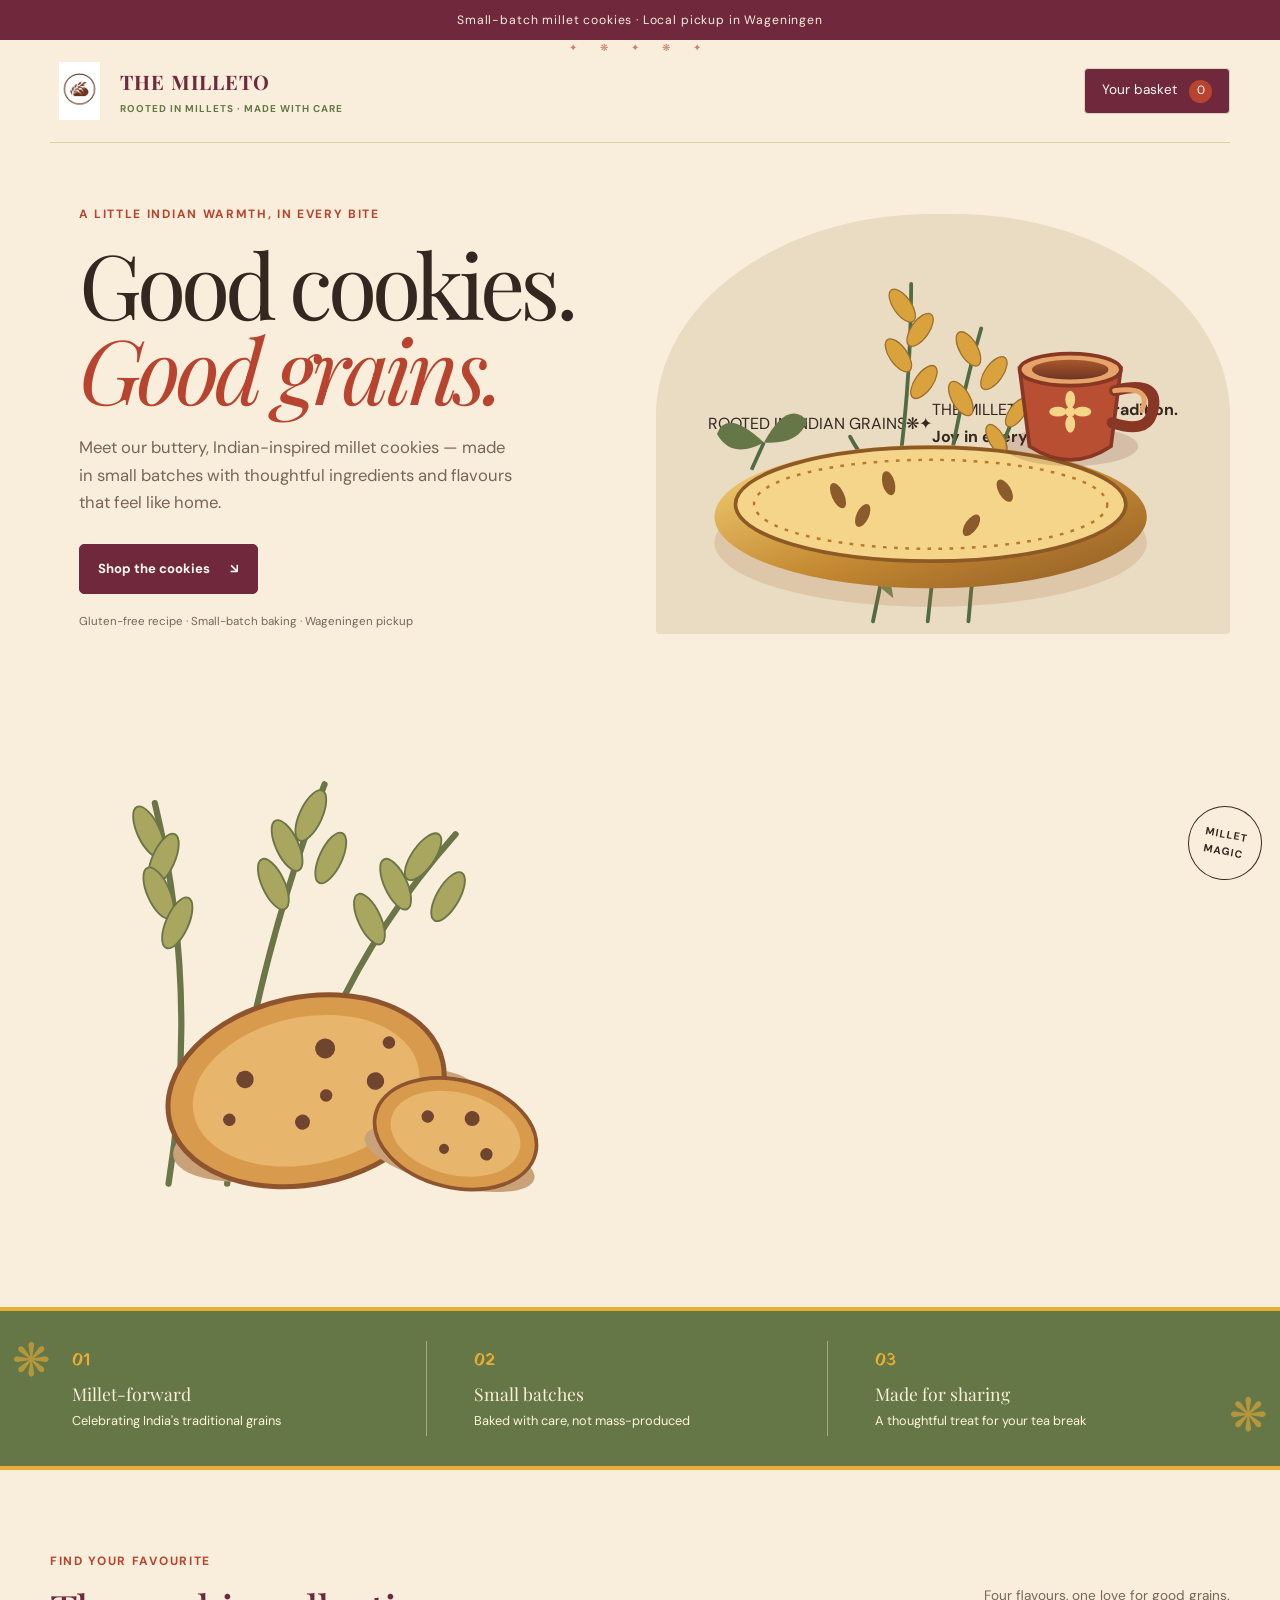
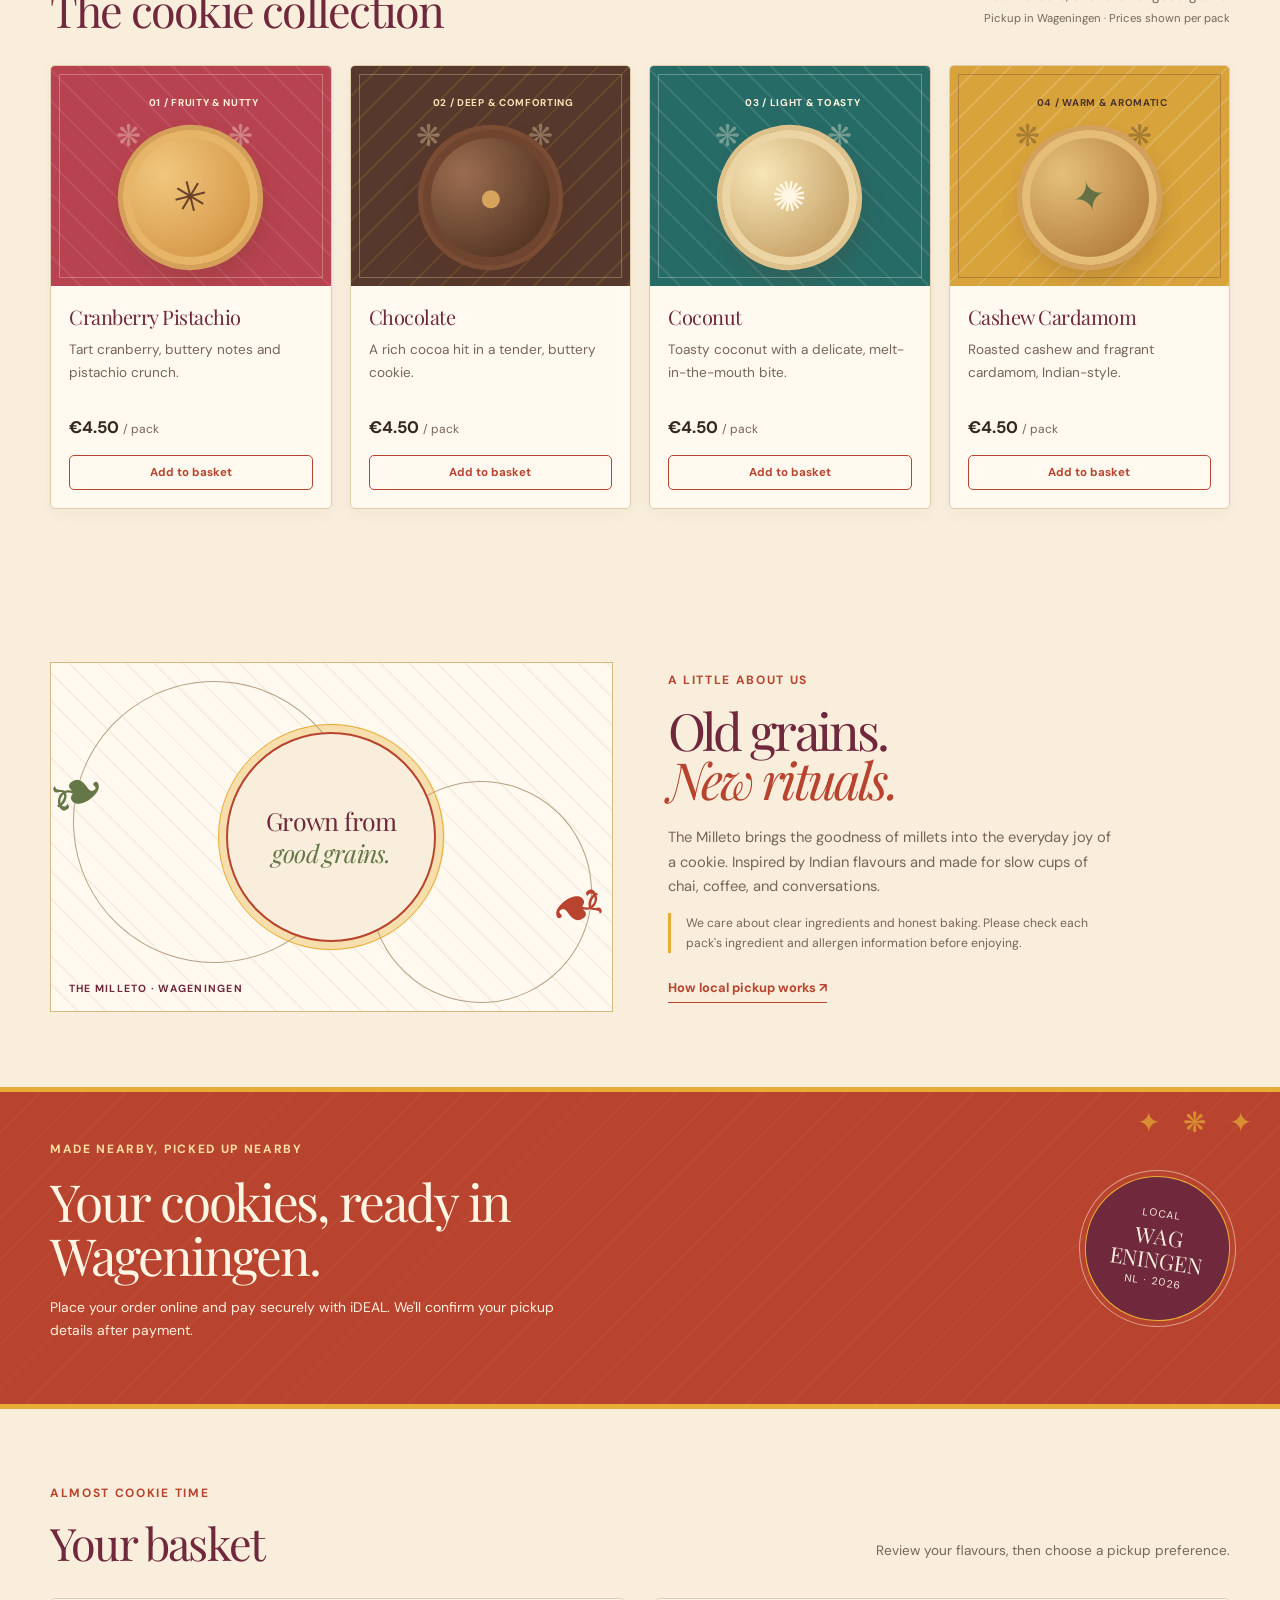
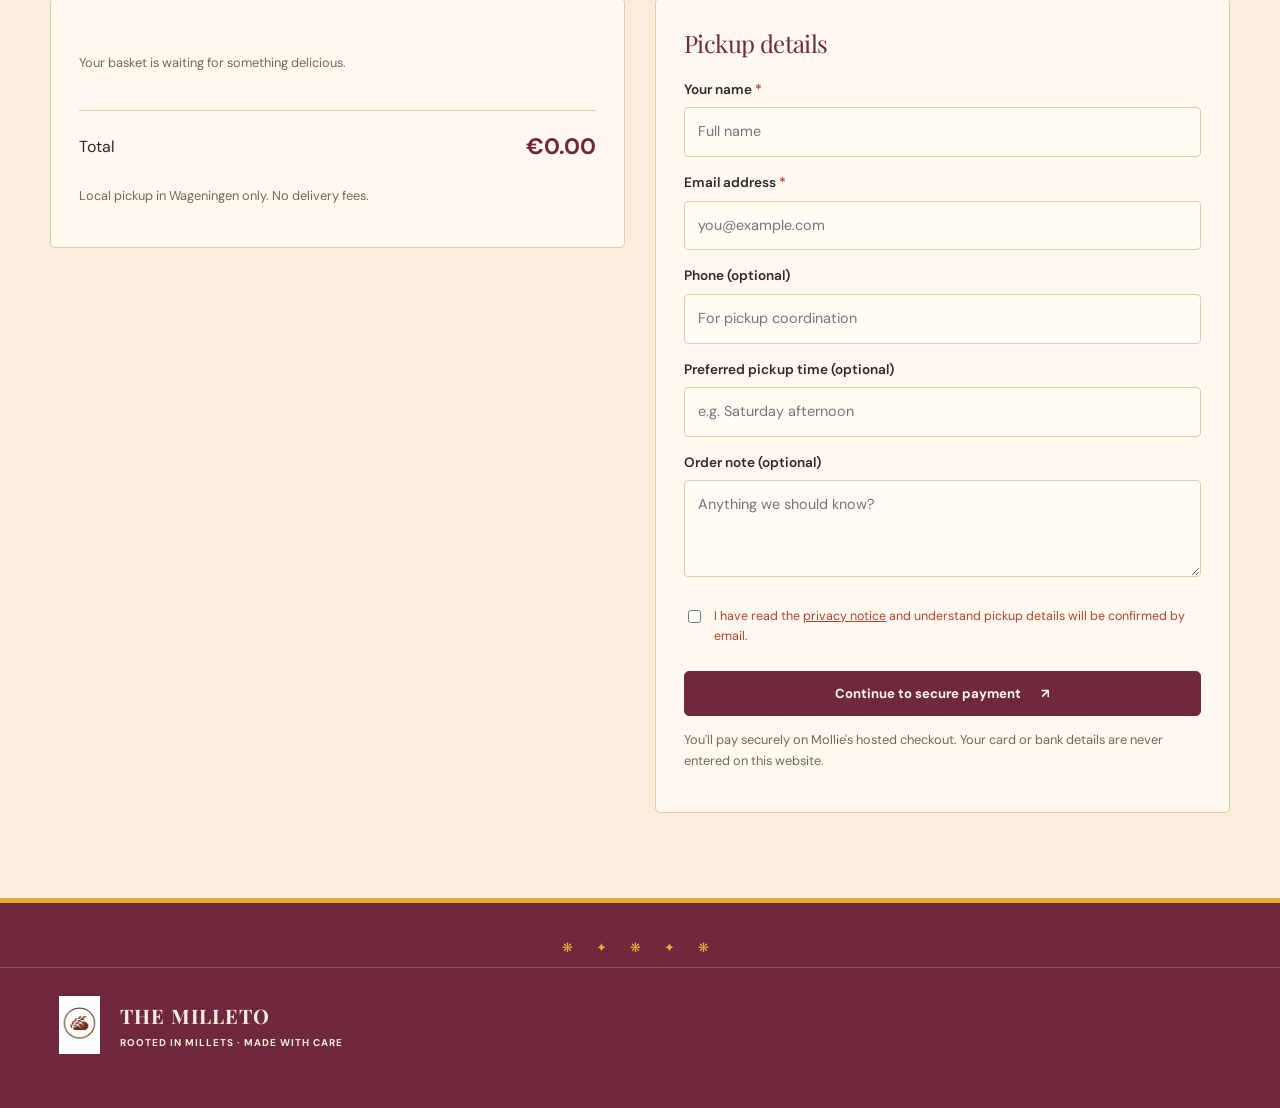
==== commit 9baf2a58: "Update index.html" ====
--- a/index.html
+++ b/index.html
@@ -153,8 +153,6 @@
     <strong>Grains of tradition.<br>Joy in every cup.</strong>
   </div>
 </div>
-</div>
-        <div class="art-label">A different kind<br>of cookie ritual.</div>
         <svg viewBox="0 0 460 430" role="img" aria-label="Illustrated millet stalks and golden cookies">
           <path d="M95 390 Q120 235 84 85 M142 390 Q160 225 220 70 M188 390 Q210 240 325 110" fill="none" stroke="#6b7547" stroke-width="5" stroke-linecap="round"/>
           <g fill="#a9a65f" stroke="#6b7547" stroke-width="1.5">
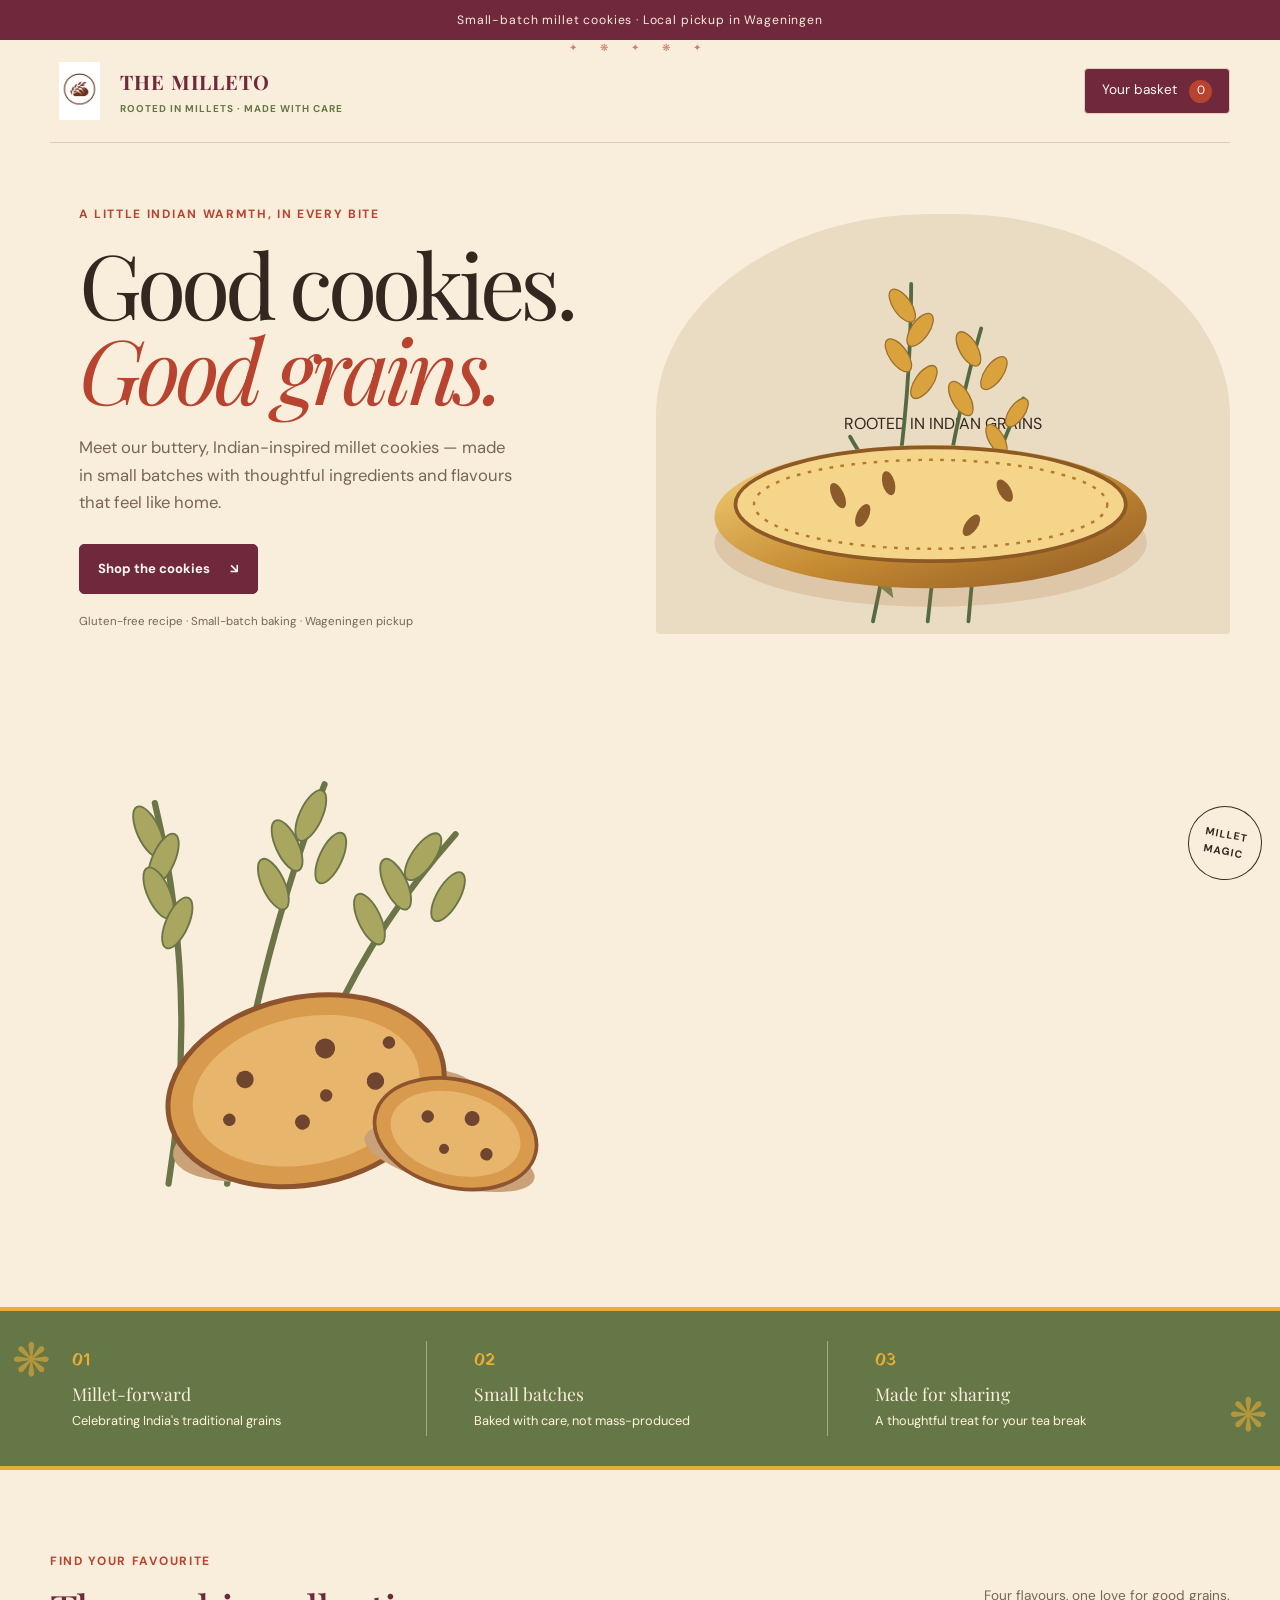
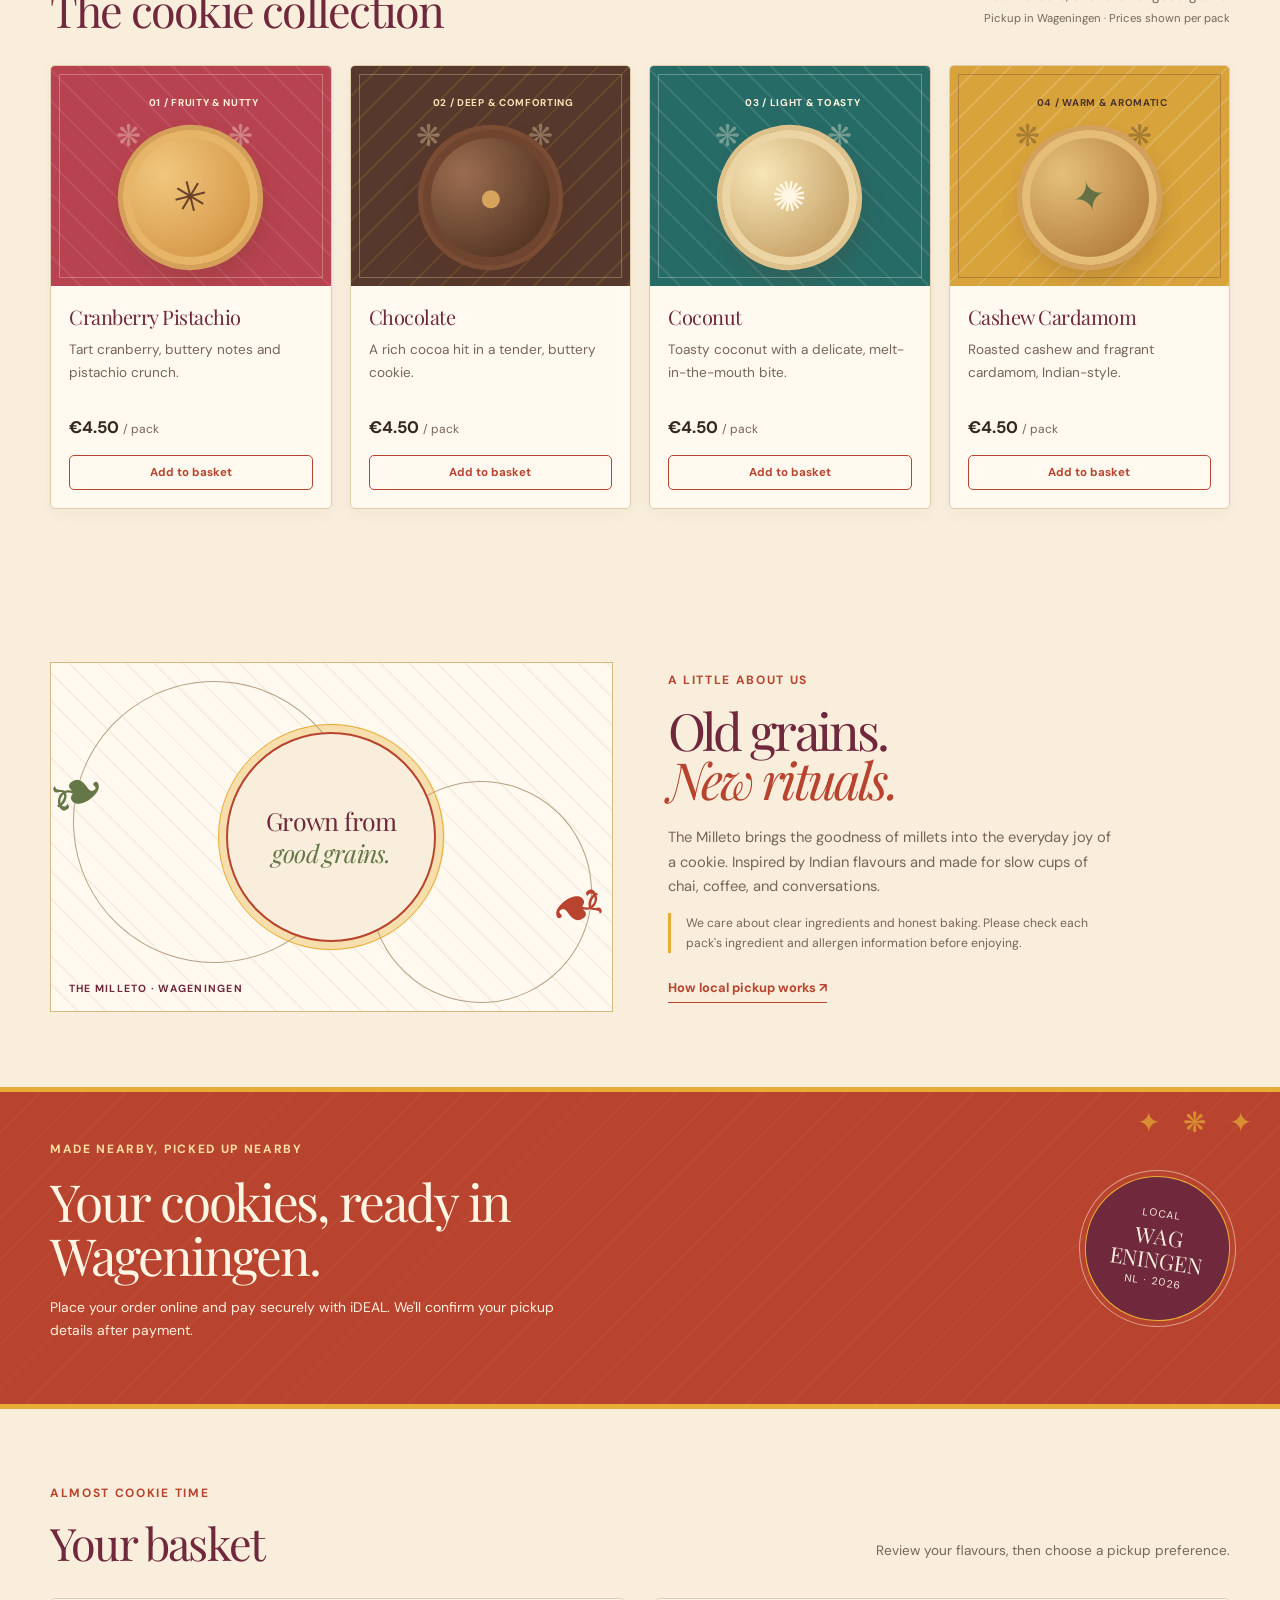
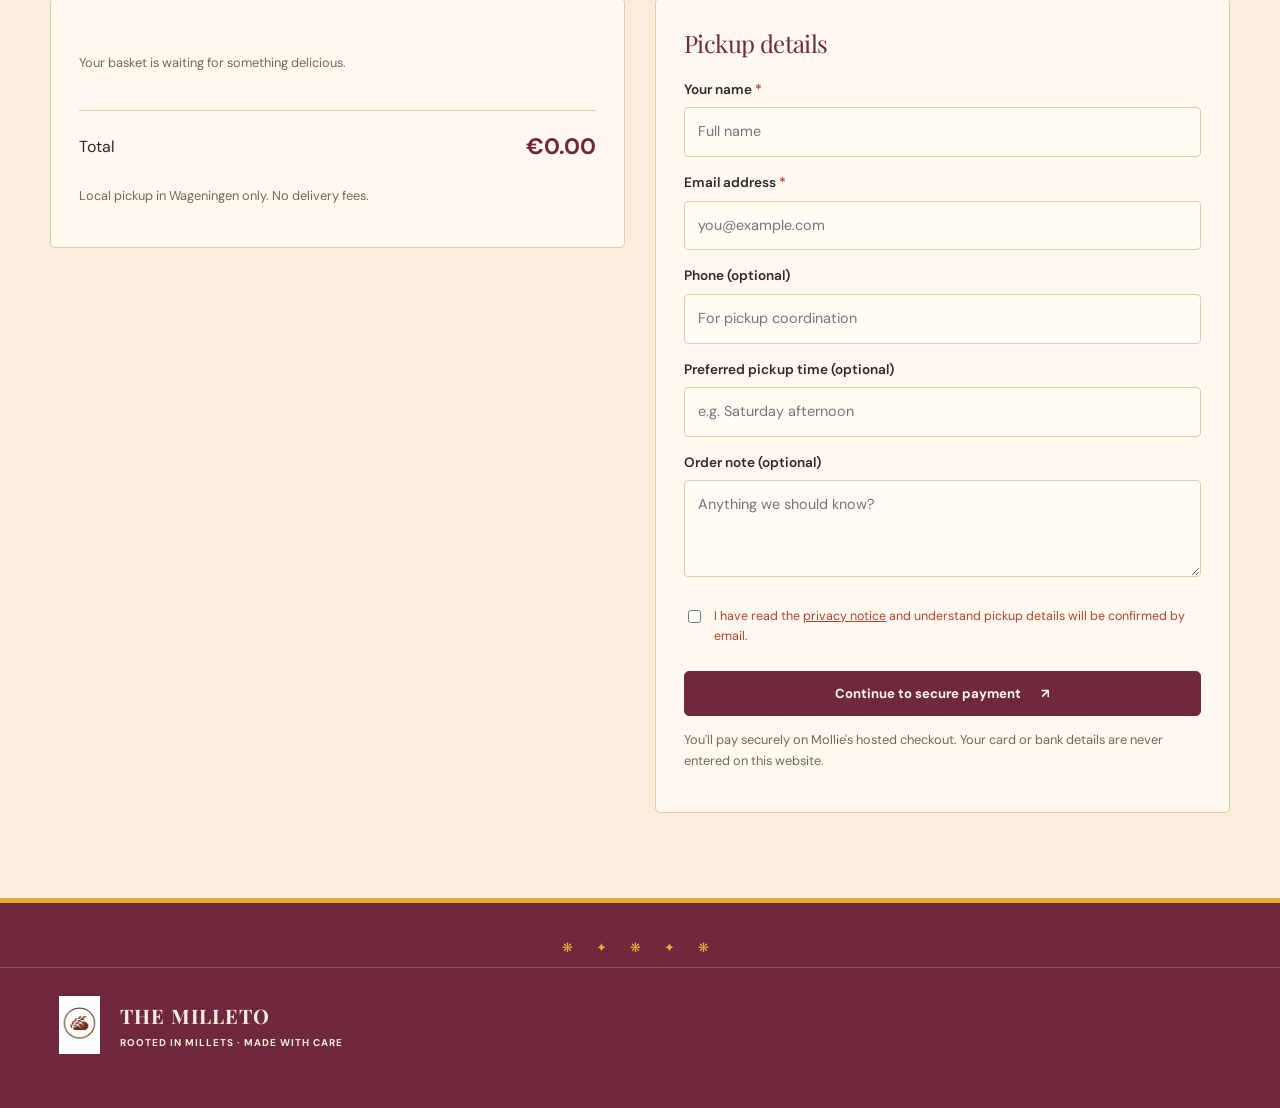
==== commit ca4ae901: "Update index.html" ====
--- a/index.html
+++ b/index.html
@@ -109,49 +109,6 @@
       <ellipse cx="243" cy="252" rx="5" ry="10" transform="rotate(35 243 252)"/>
       <ellipse cx="270" cy="224" rx="5" ry="10" transform="rotate(-30 270 224)"/>
     </g>
-
-    <!-- Terracotta chai cup -->
-    <ellipse cx="324" cy="188" rx="54" ry="16"
-             fill="#6F3927" opacity=".18"/>
-    <path d="M282 125 L290 188 Q323 210 356 188 L364 125Z"
-          fill="#B84E32" stroke="#873723" stroke-width="3"/>
-    <ellipse cx="323" cy="126" rx="41" ry="13"
-             fill="#E7A46A" stroke="#873723" stroke-width="3"/>
-    <ellipse cx="323" cy="126" rx="31" ry="8"
-             fill="url(#chai)"/>
-    <path d="M359 143 Q398 133 389 162 Q384 178 357 169"
-          fill="none" stroke="#873723" stroke-width="9"
-          stroke-linecap="round"/>
-    <path d="M359 143 Q390 139 381 159"
-          fill="none" stroke="#E7A46A" stroke-width="4"
-          stroke-linecap="round"/>
-
-    <!-- Small floral detail on cup -->
-    <g transform="translate(323 160)" fill="#F5D58A">
-      <circle r="4"/>
-      <ellipse cy="-10" rx="4" ry="7"/>
-      <ellipse cy="10" rx="4" ry="7"/>
-      <ellipse cx="-10" rx="7" ry="4"/>
-      <ellipse cx="10" rx="7" ry="4"/>
-    </g>
-
-    <!-- Small botanical leaf on the plate -->
-    <g transform="translate(75 185)" fill="#667747">
-      <path d="M0 0 Q-30 -28 -38 -7 Q-26 14 0 0Z"/>
-      <path d="M0 0 Q19 -35 35 -18 Q29 2 0 0Z"/>
-      <path d="M0 0 L-10 22" fill="none"
-            stroke="#536B43" stroke-width="3"/>
-    </g>
-  </svg>
-
-  <!-- Small Indian-inspired decorative motifs -->
-  <span class="india-motif motif-one" aria-hidden="true">❋</span>
-  <span class="india-motif motif-two" aria-hidden="true">✦</span>
-
-  <div class="india-caption">
-    <span>THE MILLETO</span>
-    <strong>Grains of tradition.<br>Joy in every cup.</strong>
-  </div>
 </div>
         <svg viewBox="0 0 460 430" role="img" aria-label="Illustrated millet stalks and golden cookies">
           <path d="M95 390 Q120 235 84 85 M142 390 Q160 225 220 70 M188 390 Q210 240 325 110" fill="none" stroke="#6b7547" stroke-width="5" stroke-linecap="round"/>
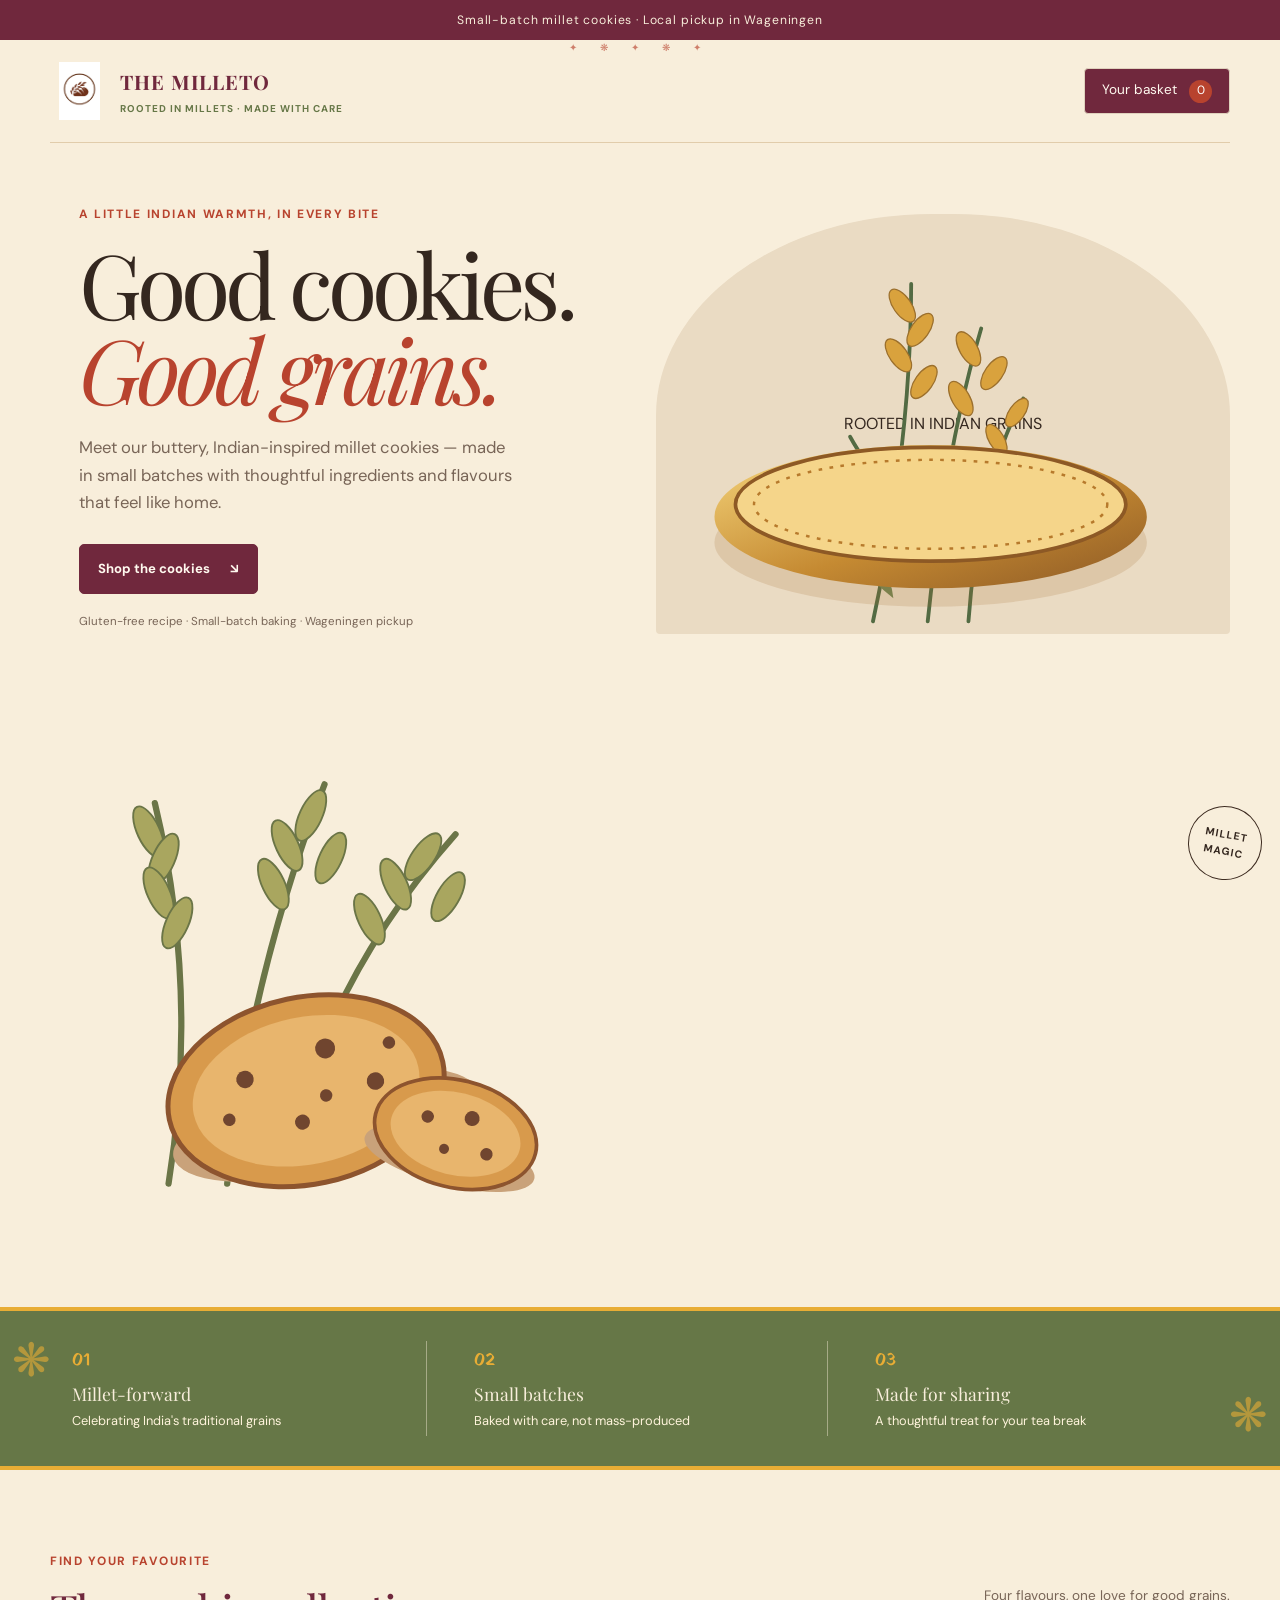
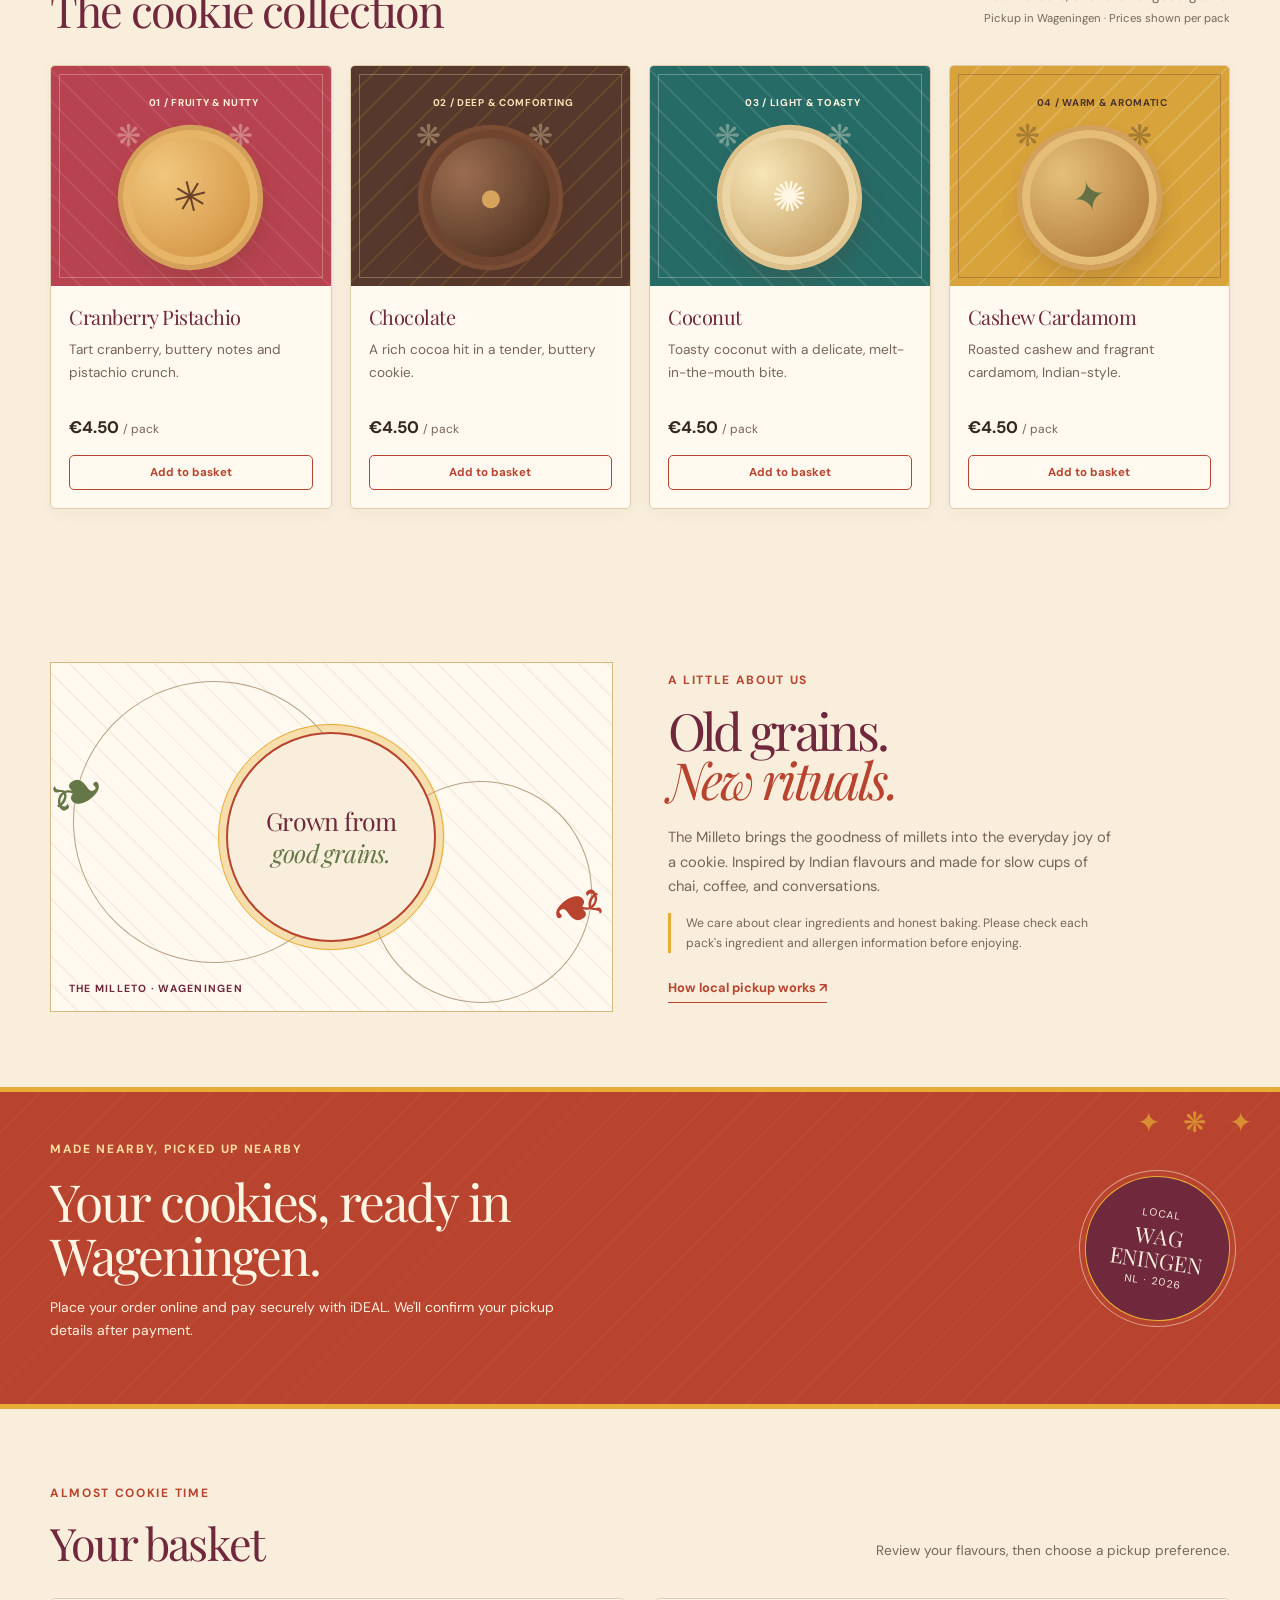
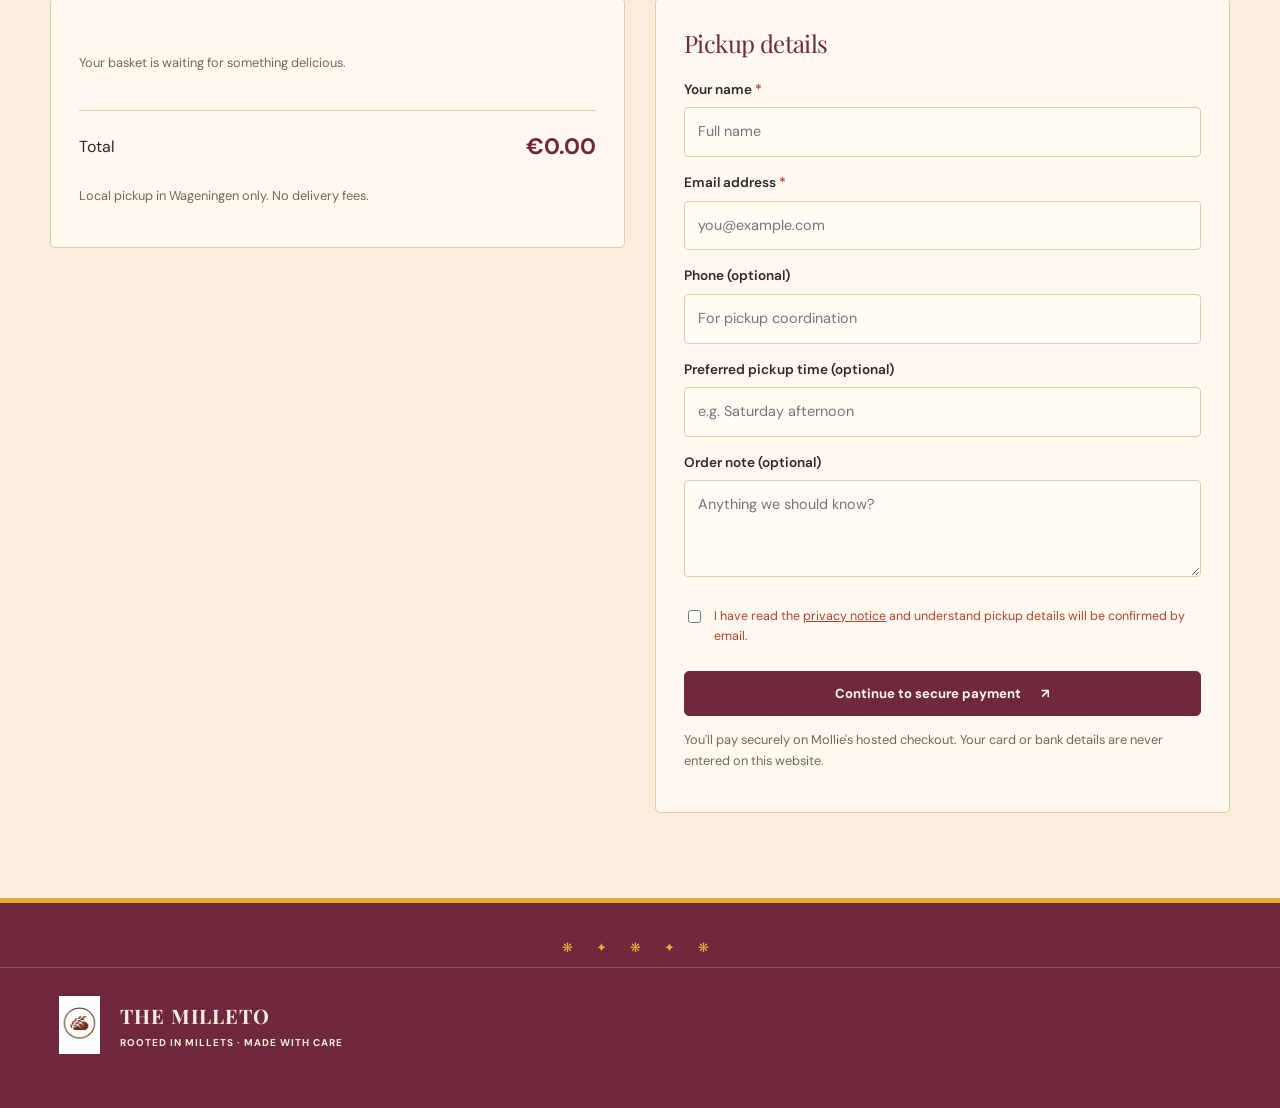
==== commit 43666a0e: "Update index.html" ====
--- a/index.html
+++ b/index.html
@@ -101,14 +101,6 @@
              fill="none" stroke="#B77A2C" stroke-width="2"
              stroke-dasharray="3 6"/>
 
-    <!-- A few stylised grains -->
-    <g fill="#8C5B2B">
-      <ellipse cx="135" cy="228" rx="5" ry="11" transform="rotate(-25 135 228)"/>
-      <ellipse cx="155" cy="244" rx="5" ry="10" transform="rotate(25 155 244)"/>
-      <ellipse cx="176" cy="218" rx="5" ry="10" transform="rotate(-15 176 218)"/>
-      <ellipse cx="243" cy="252" rx="5" ry="10" transform="rotate(35 243 252)"/>
-      <ellipse cx="270" cy="224" rx="5" ry="10" transform="rotate(-30 270 224)"/>
-    </g>
 </div>
         <svg viewBox="0 0 460 430" role="img" aria-label="Illustrated millet stalks and golden cookies">
           <path d="M95 390 Q120 235 84 85 M142 390 Q160 225 220 70 M188 390 Q210 240 325 110" fill="none" stroke="#6b7547" stroke-width="5" stroke-linecap="round"/>
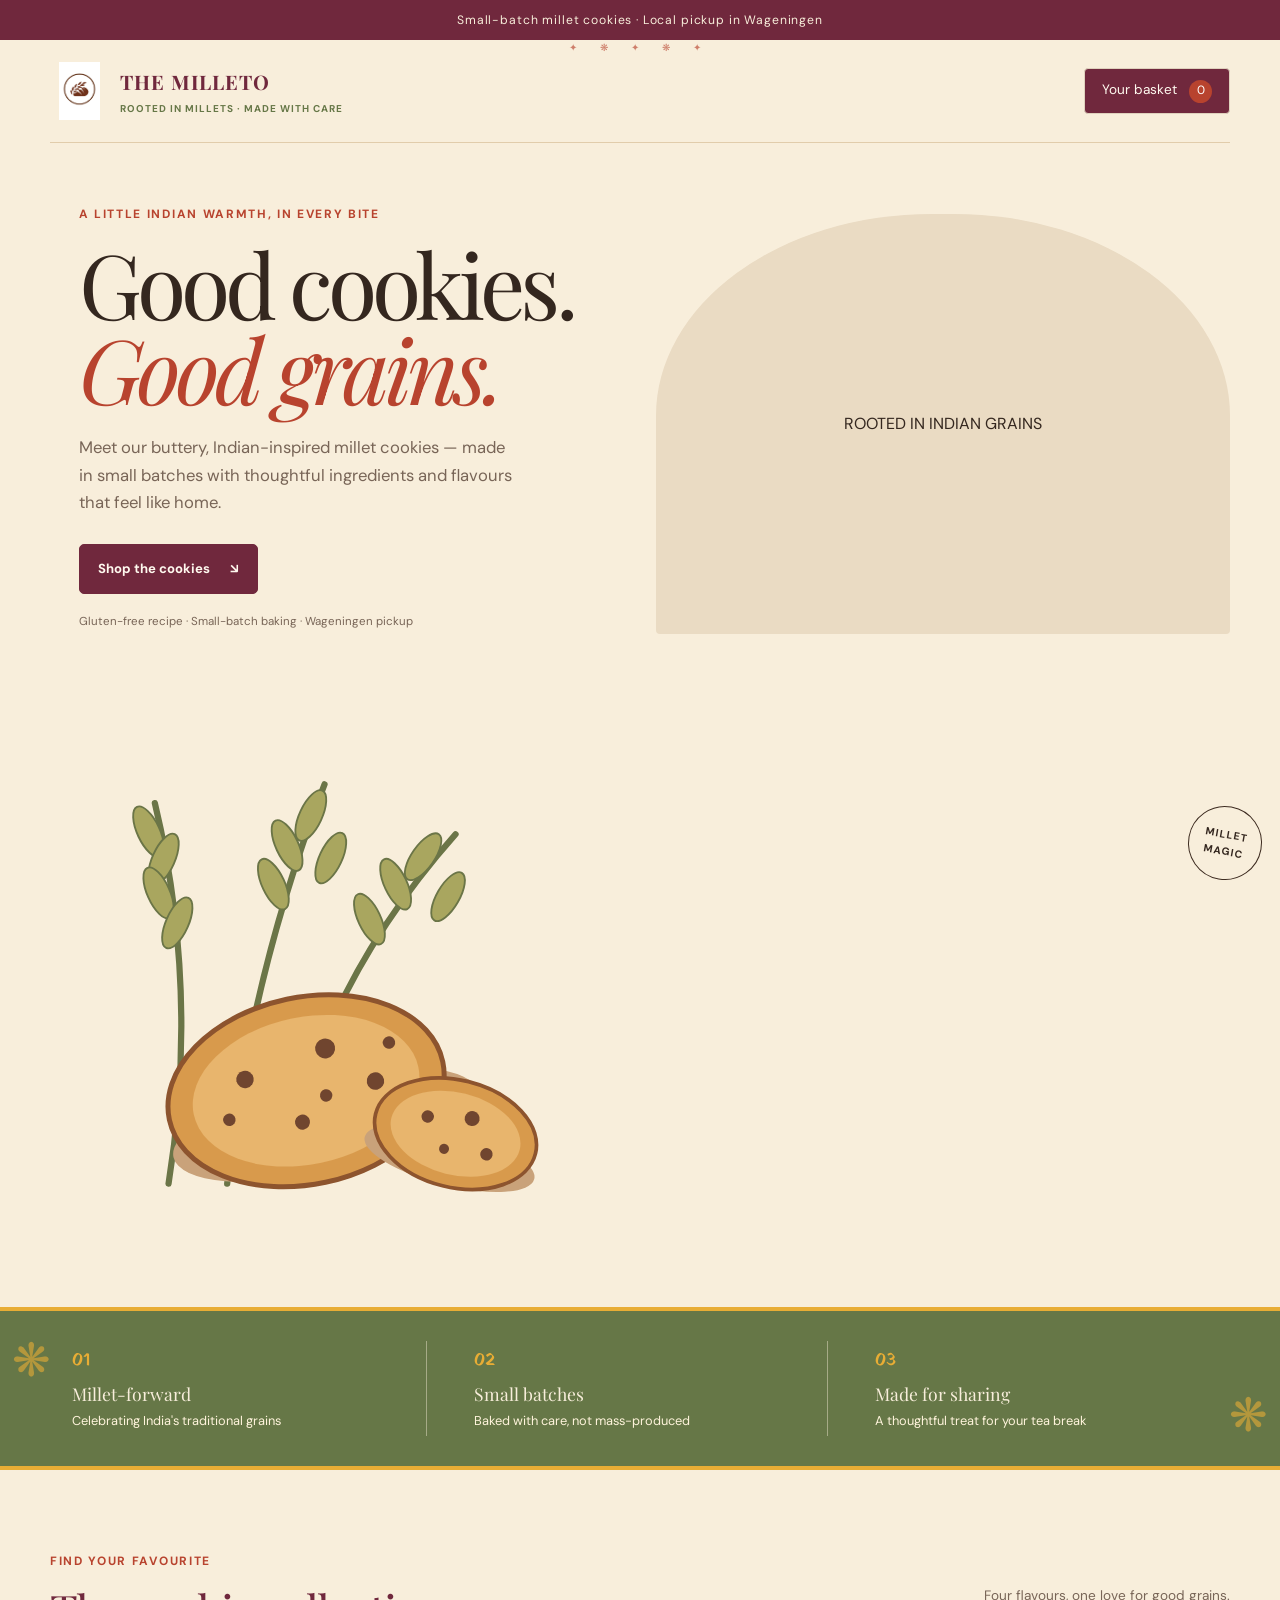
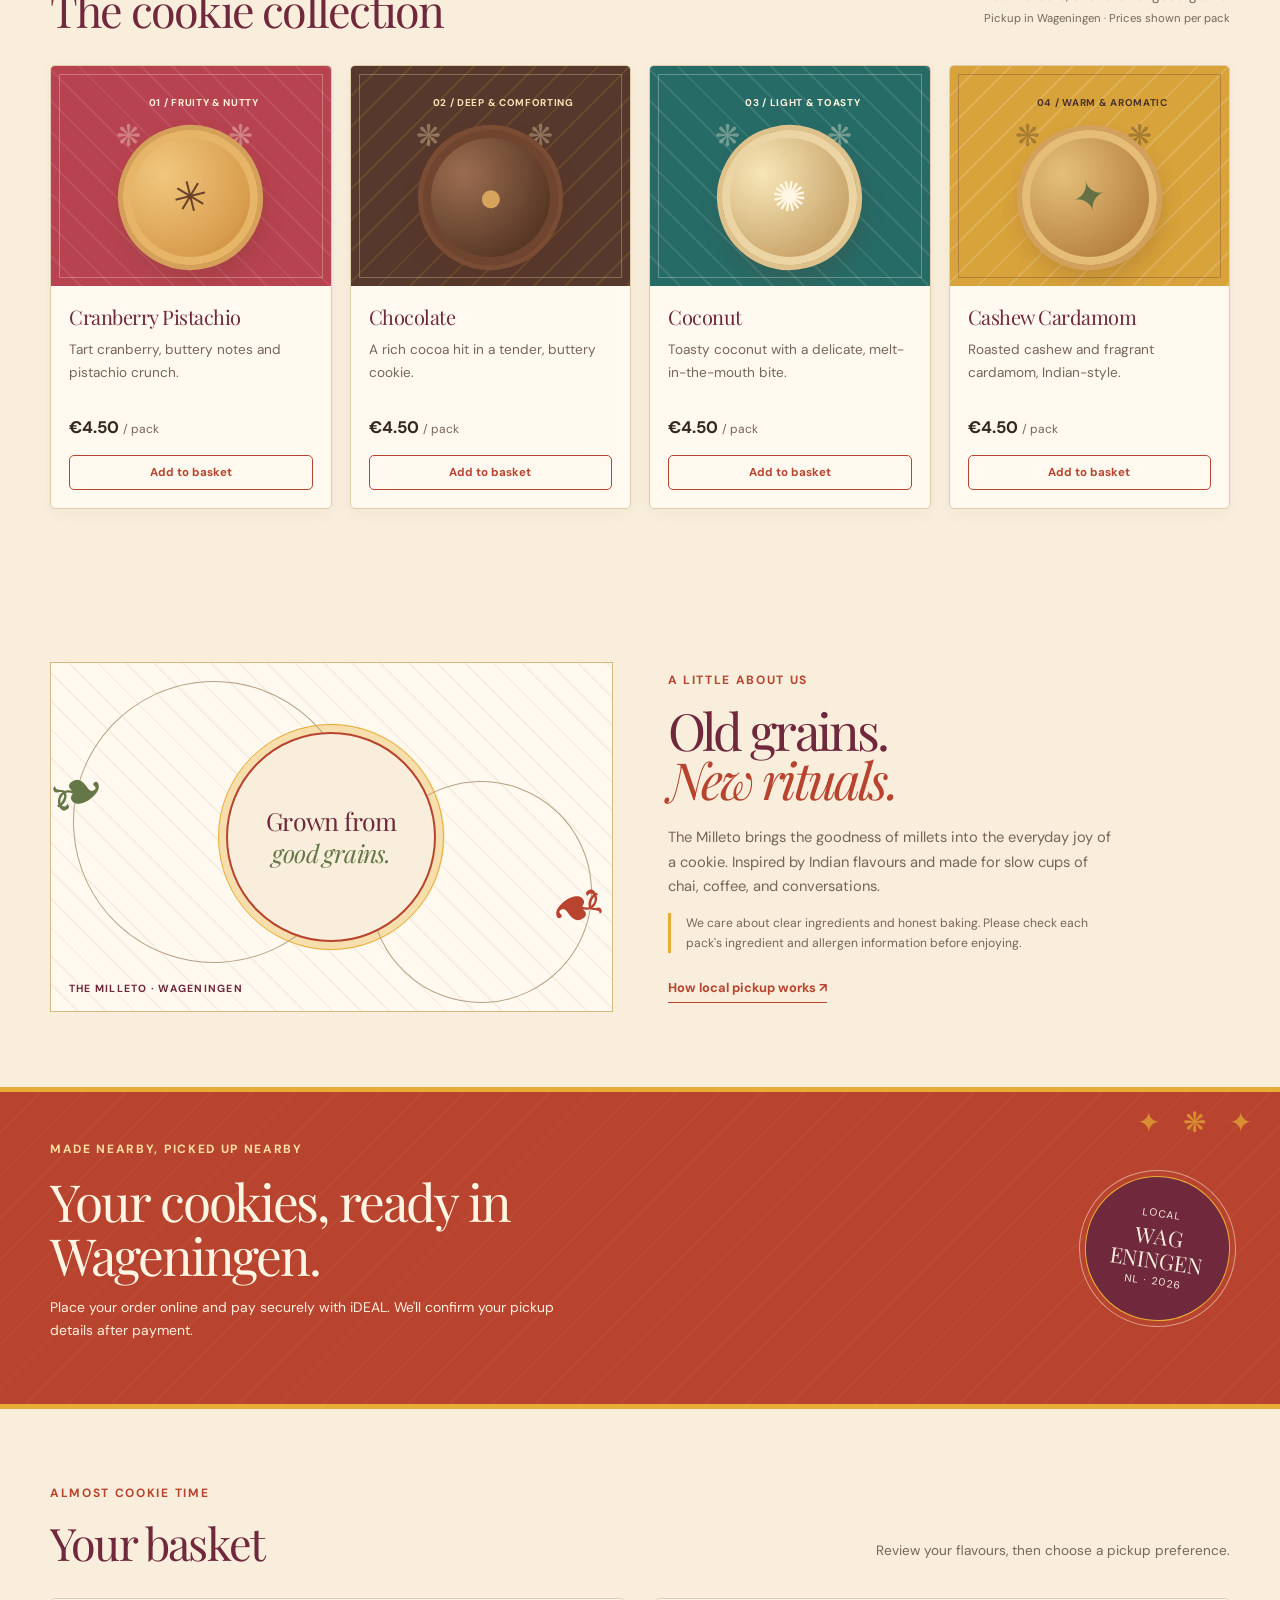
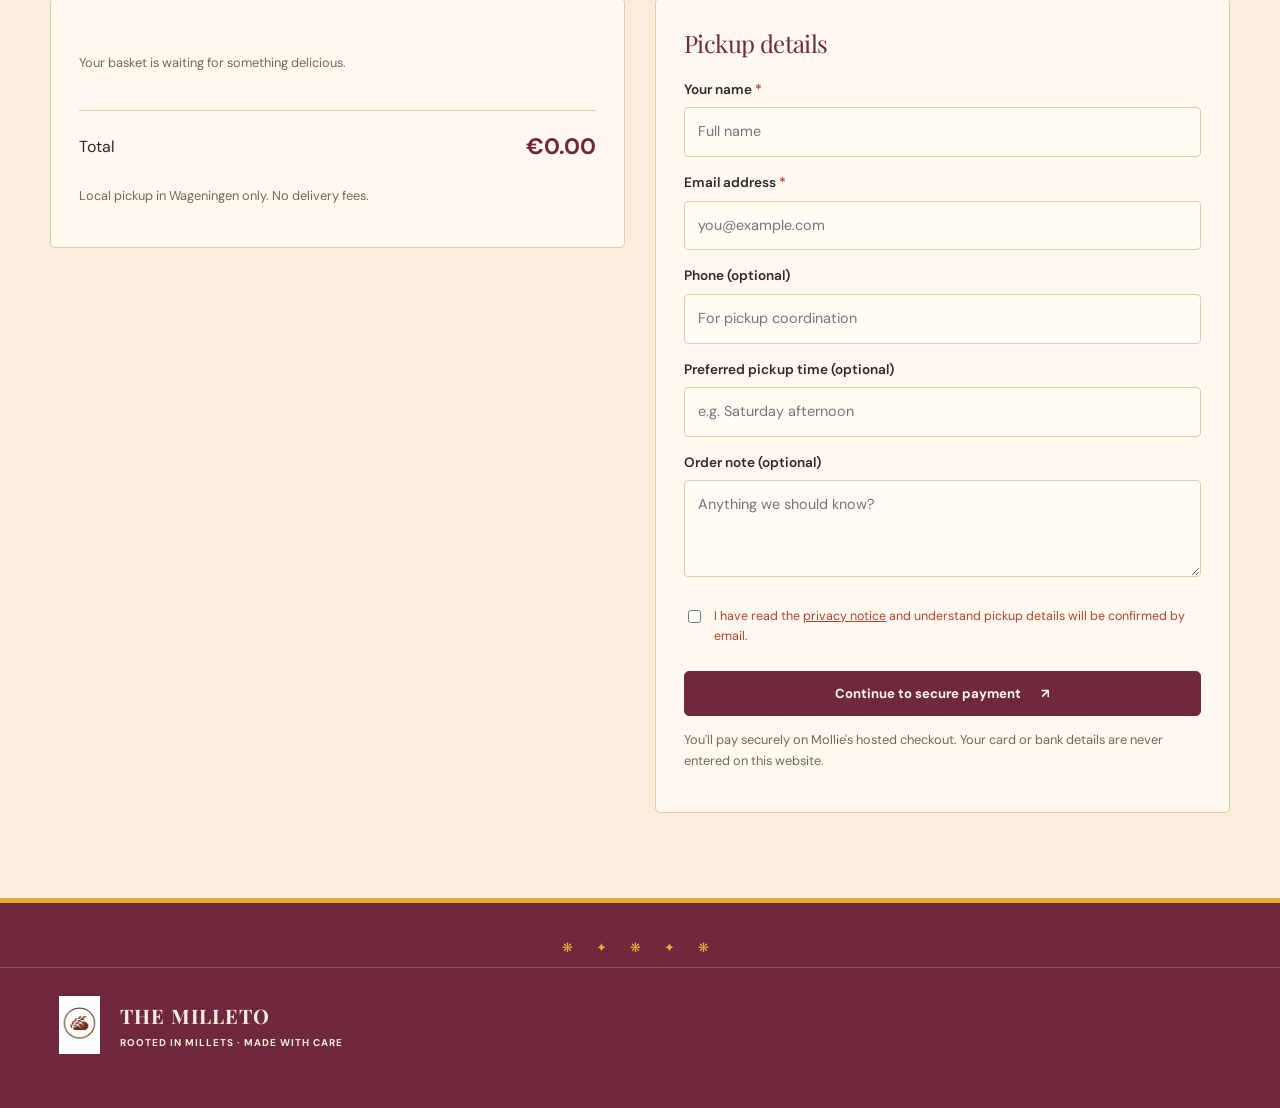
==== commit 63014b52: "Update index.html" ====
--- a/index.html
+++ b/index.html
@@ -45,62 +45,7 @@
   <div class="india-arch"></div>
 
   <span class="india-kicker">ROOTED IN INDIAN GRAINS</span>
-
-  <!-- Decorative millet stalks -->
-  <svg class="millet-botanical" viewBox="0 0 180 330"
-       aria-hidden="true">
-    <g fill="none" stroke="#536B43" stroke-width="3"
-       stroke-linecap="round">
-      <path d="M35 320 Q65 180 65 55"/>
-      <path d="M78 320 Q92 185 120 90"/>
-      <path d="M110 320 Q118 210 153 145"/>
-      <path d="M55 230 Q28 195 17 175"/>
-      <path d="M70 260 Q105 230 125 205"/>
-    </g>
-    <g fill="#D9A23D" stroke="#9C702D" stroke-width="1">
-      <ellipse cx="58" cy="72" rx="7" ry="15" transform="rotate(-35 58 72)"/>
-      <ellipse cx="72" cy="91" rx="7" ry="15" transform="rotate(35 72 91)"/>
-      <ellipse cx="55" cy="111" rx="7" ry="15" transform="rotate(-35 55 111)"/>
-      <ellipse cx="75" cy="132" rx="7" ry="15" transform="rotate(35 75 132)"/>
-      <ellipse cx="110" cy="106" rx="7" ry="15" transform="rotate(-30 110 106)"/>
-      <ellipse cx="130" cy="125" rx="7" ry="15" transform="rotate(35 130 125)"/>
-      <ellipse cx="104" cy="145" rx="7" ry="15" transform="rotate(-30 104 145)"/>
-      <ellipse cx="148" cy="156" rx="6" ry="13" transform="rotate(35 148 156)"/>
-      <ellipse cx="132" cy="177" rx="6" ry="13" transform="rotate(-30 132 177)"/>
-    </g>
-    <g fill="#748653">
-      <path d="M39 265 Q4 232 8 211 Q39 224 39 265Z"/>
-      <path d="M77 283 Q118 251 137 257 Q112 284 77 283Z"/>
-      <path d="M51 302 Q18 276 18 258 Q48 272 51 302Z"/>
-    </g>
   </svg>
-
-  <!-- Traditional plate and grain-inspired still life -->
-  <svg class="india-still-life" viewBox="0 0 440 340"
-       aria-hidden="true">
-    <defs>
-      <linearGradient id="brass" x1="0" y1="0" x2="1" y2="1">
-        <stop offset="0%" stop-color="#F7D77D"/>
-        <stop offset="55%" stop-color="#C58A32"/>
-        <stop offset="100%" stop-color="#8D5925"/>
-      </linearGradient>
-      <linearGradient id="chai" x1="0" y1="0" x2="0" y2="1">
-        <stop offset="0%" stop-color="#A9582C"/>
-        <stop offset="100%" stop-color="#6F3423"/>
-      </linearGradient>
-    </defs>
-
-    <!-- Brass serving plate -->
-    <ellipse cx="210" cy="266" rx="175" ry="52"
-             fill="#A36C2E" opacity=".18"/>
-    <ellipse cx="210" cy="245" rx="175" ry="58"
-             fill="url(#brass)"/>
-    <ellipse cx="210" cy="235" rx="158" ry="46"
-             fill="#F5D58A" stroke="#8D5925" stroke-width="3"/>
-    <ellipse cx="210" cy="235" rx="143" ry="36"
-             fill="none" stroke="#B77A2C" stroke-width="2"
-             stroke-dasharray="3 6"/>
-
 </div>
         <svg viewBox="0 0 460 430" role="img" aria-label="Illustrated millet stalks and golden cookies">
           <path d="M95 390 Q120 235 84 85 M142 390 Q160 225 220 70 M188 390 Q210 240 325 110" fill="none" stroke="#6b7547" stroke-width="5" stroke-linecap="round"/>
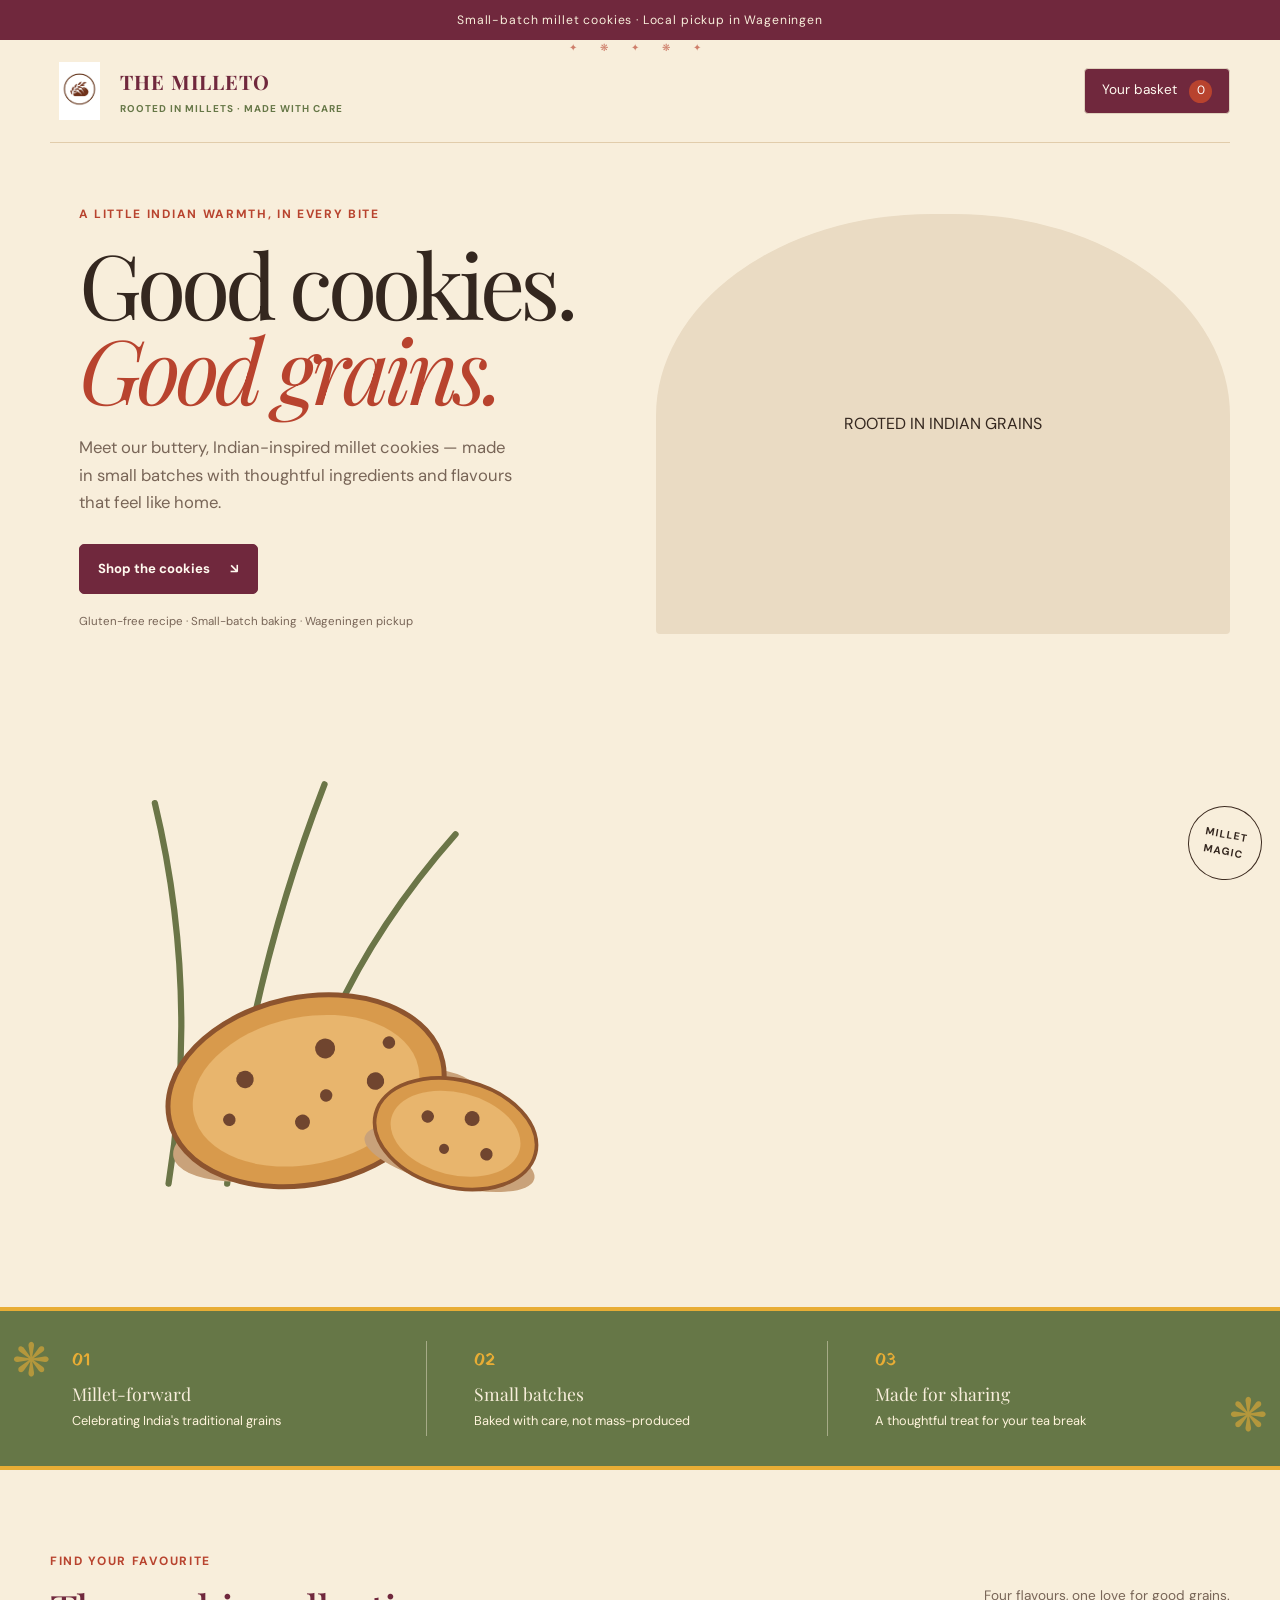
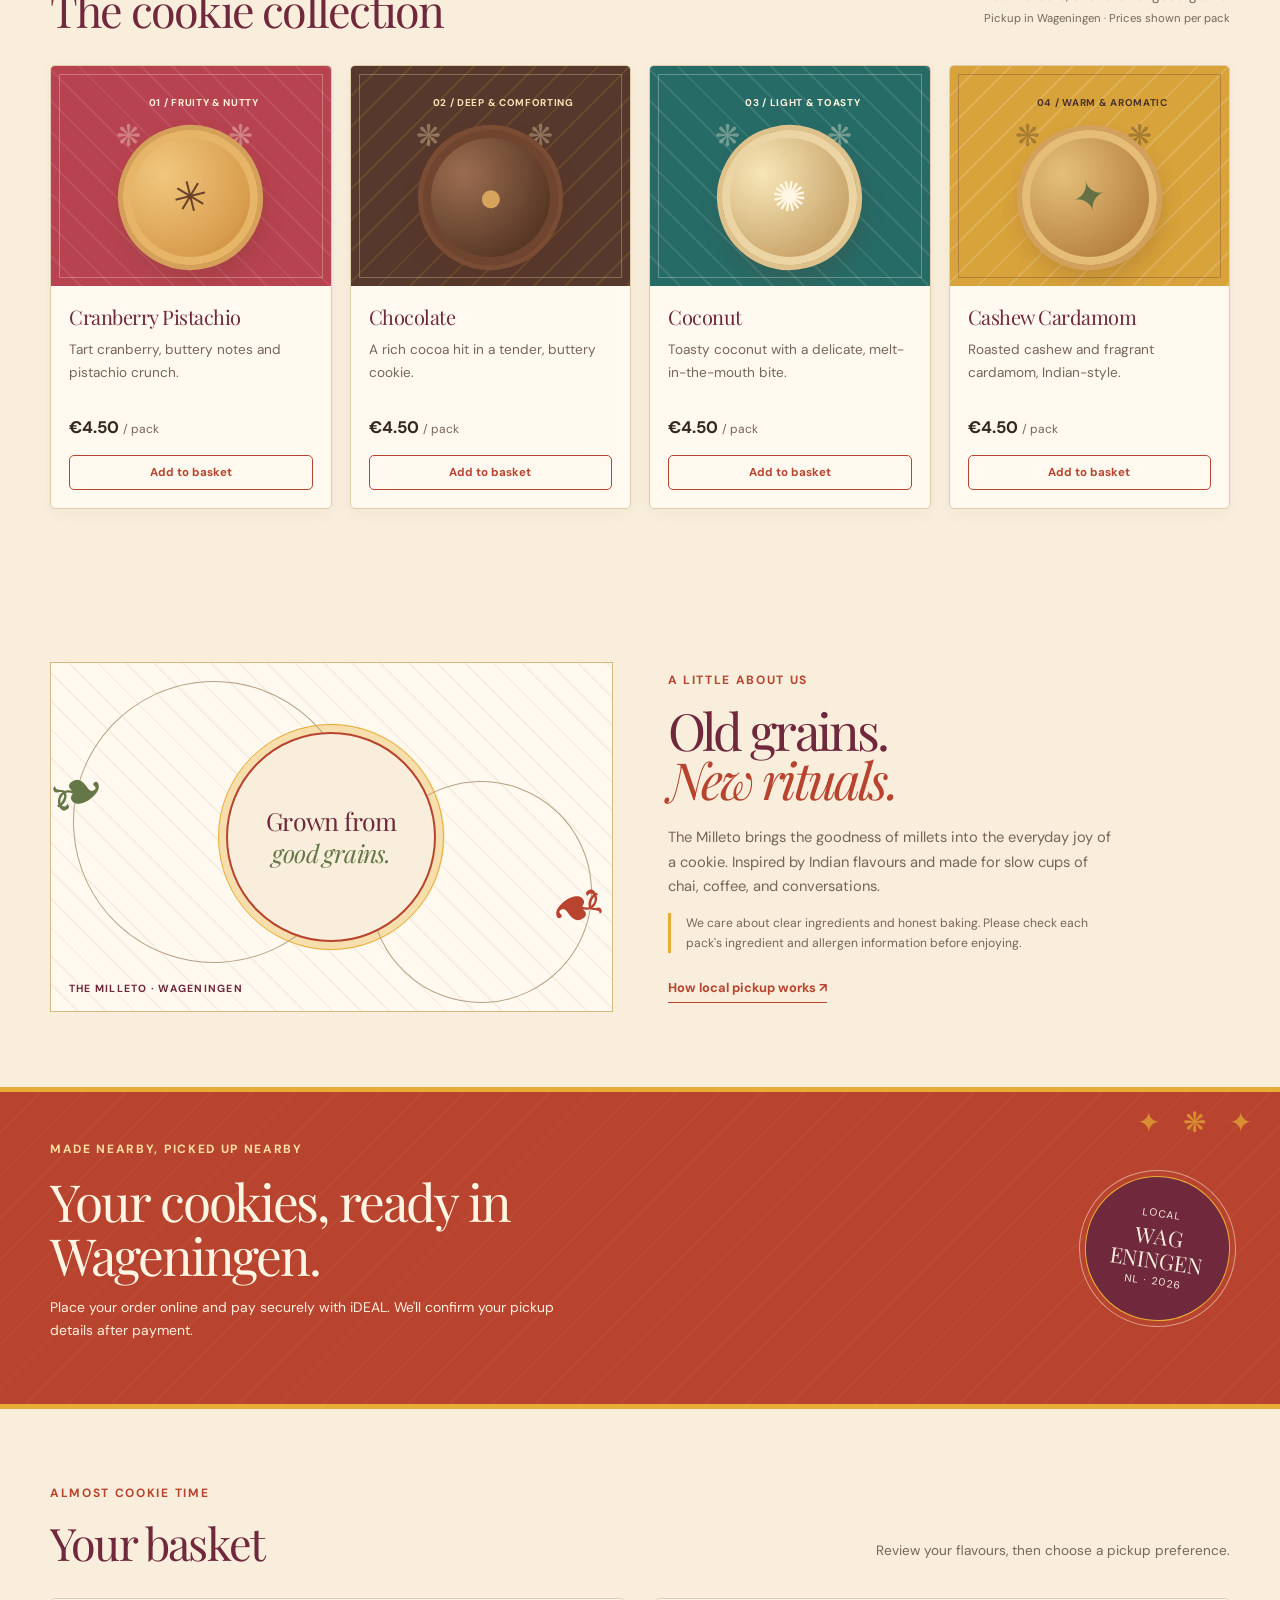
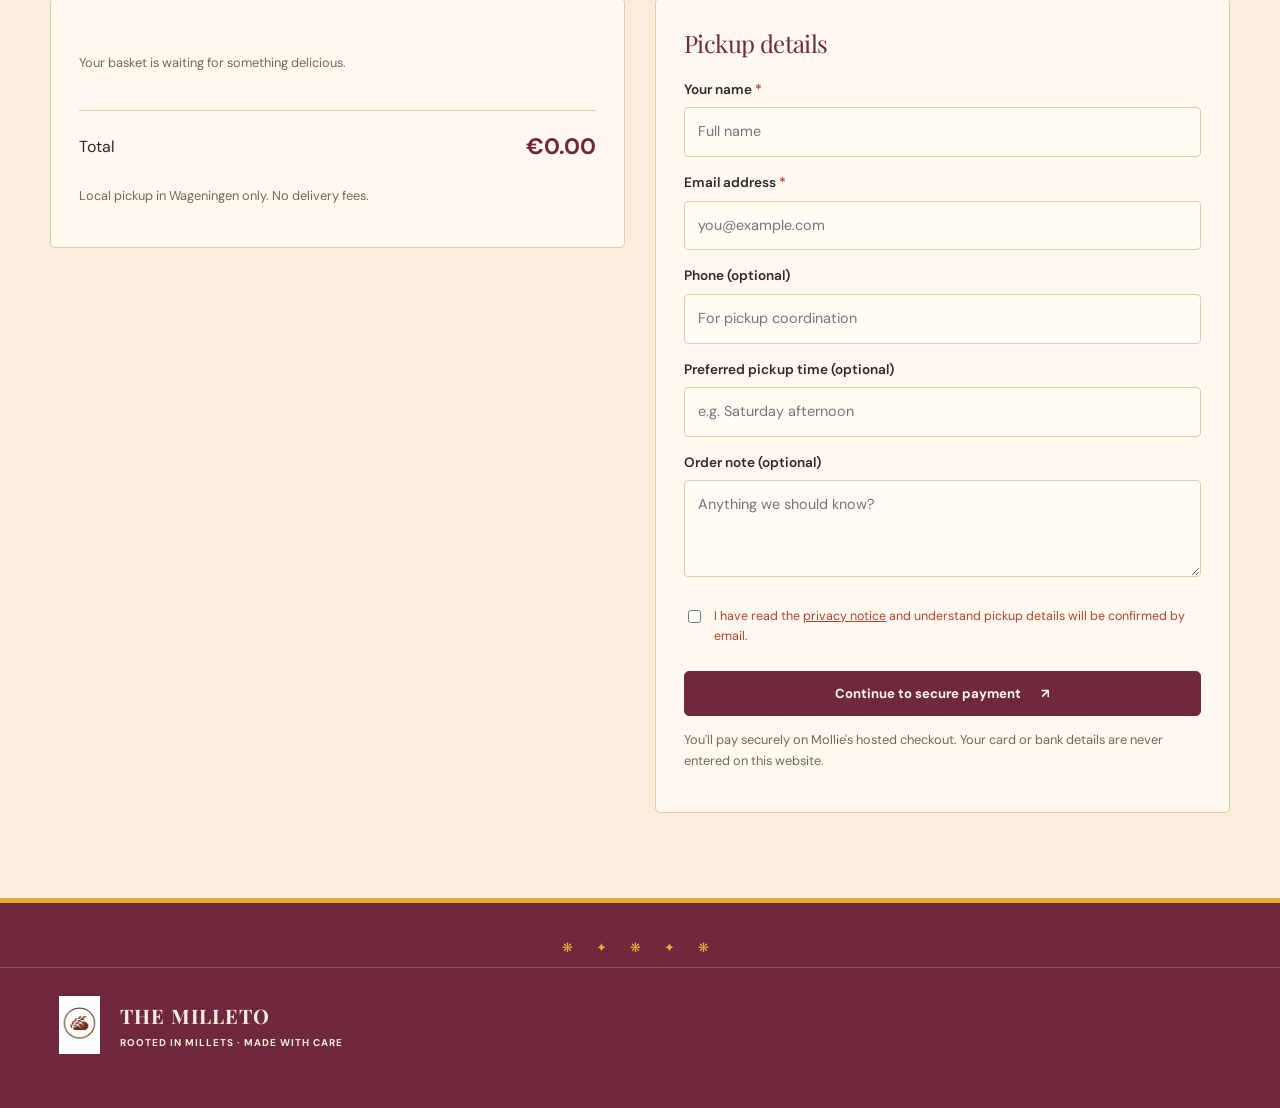
==== commit 8b2ea2a9: "Update index.html" ====
--- a/index.html
+++ b/index.html
@@ -49,14 +49,7 @@
 </div>
         <svg viewBox="0 0 460 430" role="img" aria-label="Illustrated millet stalks and golden cookies">
           <path d="M95 390 Q120 235 84 85 M142 390 Q160 225 220 70 M188 390 Q210 240 325 110" fill="none" stroke="#6b7547" stroke-width="5" stroke-linecap="round"/>
-          <g fill="#a9a65f" stroke="#6b7547" stroke-width="1.5">
-            <ellipse cx="79" cy="108" rx="9" ry="22" transform="rotate(-25 79 108)"/><ellipse cx="91" cy="130" rx="9" ry="22" transform="rotate(24 91 130)"/>
-            <ellipse cx="87" cy="157" rx="9" ry="22" transform="rotate(-24 87 157)"/><ellipse cx="102" cy="181" rx="9" ry="22" transform="rotate(24 102 181)"/>
-            <ellipse cx="209" cy="95" rx="9" ry="22" transform="rotate(25 209 95)"/><ellipse cx="190" cy="119" rx="9" ry="22" transform="rotate(-25 190 119)"/>
-            <ellipse cx="225" cy="129" rx="9" ry="22" transform="rotate(25 225 129)"/><ellipse cx="179" cy="150" rx="9" ry="22" transform="rotate(-25 179 150)"/>
-            <ellipse cx="299" cy="128" rx="9" ry="22" transform="rotate(35 299 128)"/><ellipse cx="277" cy="150" rx="9" ry="22" transform="rotate(-25 277 150)"/>
-            <ellipse cx="319" cy="160" rx="9" ry="22" transform="rotate(30 319 160)"/><ellipse cx="256" cy="178" rx="9" ry="22" transform="rotate(-25 256 178)"/>
-          </g>
+          
           <g transform="translate(210 290) rotate(-12)">
             <ellipse cx="0" cy="54" rx="125" ry="39" fill="#c9a27a"/>
             <ellipse cx="-10" cy="24" rx="112" ry="75" fill="#d89a4c" stroke="#8d542e" stroke-width="4"/>
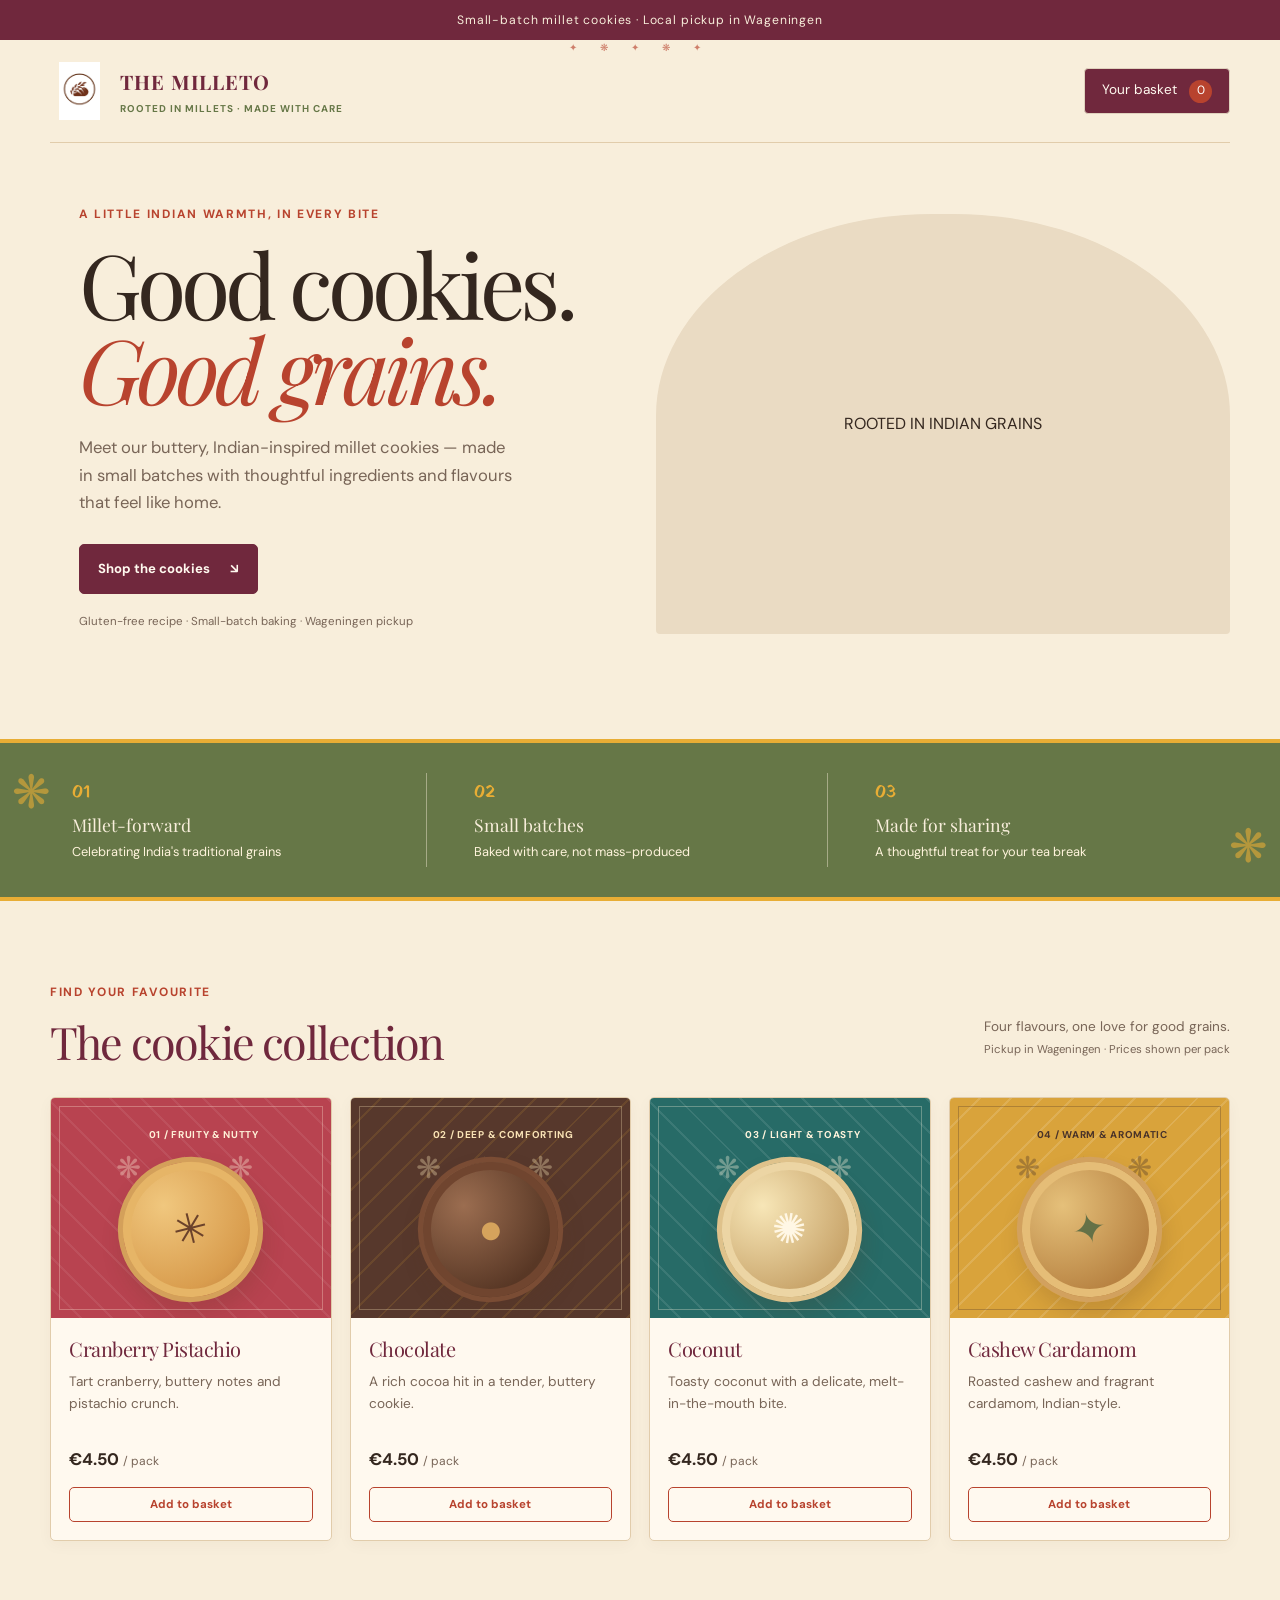
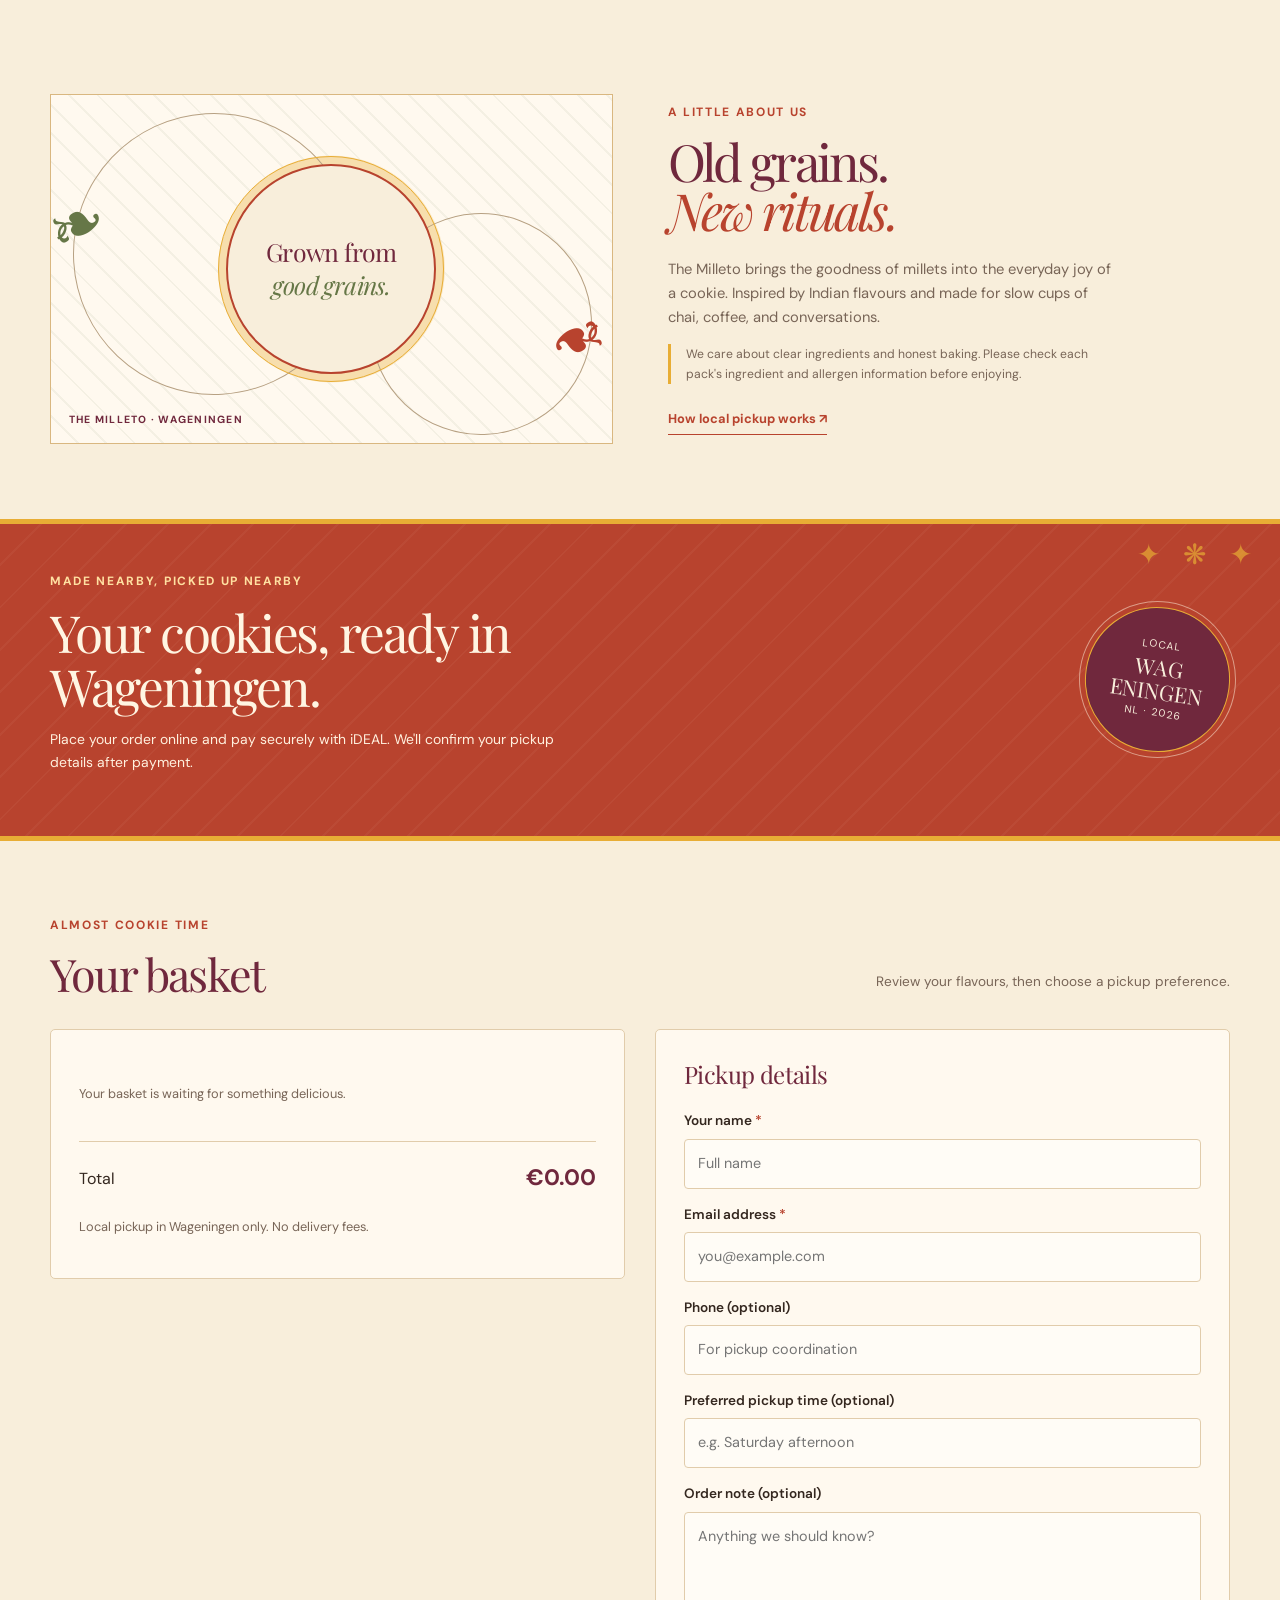
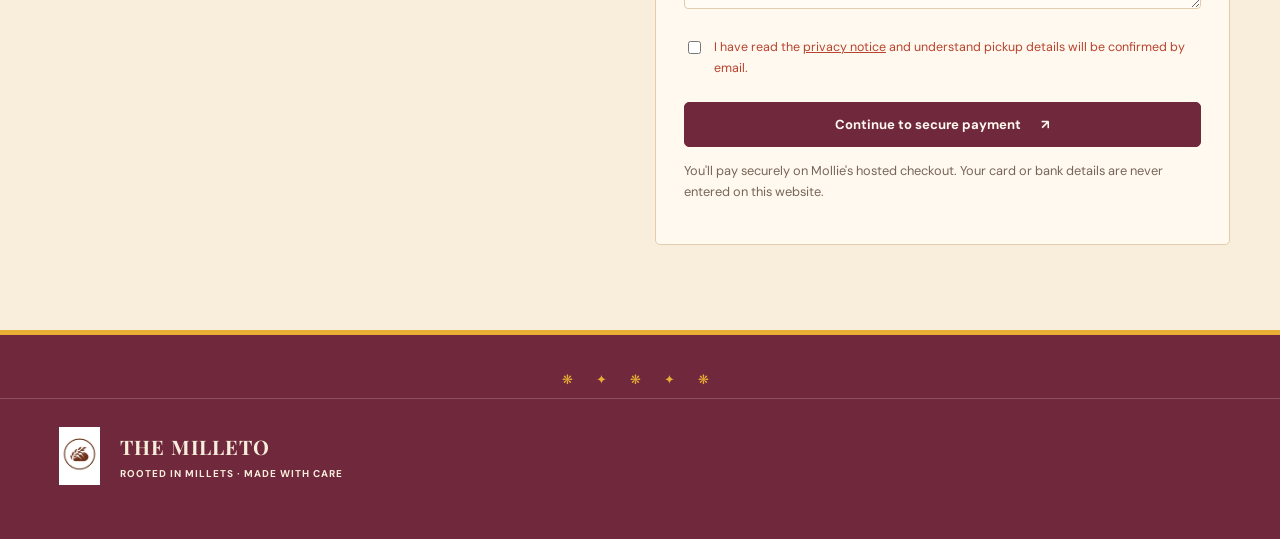
==== commit 4768c276: "Update index.html" ====
--- a/index.html
+++ b/index.html
@@ -46,25 +46,6 @@
 
   <span class="india-kicker">ROOTED IN INDIAN GRAINS</span>
   </svg>
-</div>
-        <svg viewBox="0 0 460 430" role="img" aria-label="Illustrated millet stalks and golden cookies">
-          <path d="M95 390 Q120 235 84 85 M142 390 Q160 225 220 70 M188 390 Q210 240 325 110" fill="none" stroke="#6b7547" stroke-width="5" stroke-linecap="round"/>
-          
-          <g transform="translate(210 290) rotate(-12)">
-            <ellipse cx="0" cy="54" rx="125" ry="39" fill="#c9a27a"/>
-            <ellipse cx="-10" cy="24" rx="112" ry="75" fill="#d89a4c" stroke="#8d542e" stroke-width="4"/>
-            <ellipse cx="-10" cy="24" rx="92" ry="59" fill="#e8b56d"/>
-            <g fill="#70452f"><circle cx="-56" cy="5" r="7"/><circle cx="12" cy="-6" r="8"/><circle cx="46" cy="28" r="7"/><circle cx="-18" cy="48" r="6"/><circle cx="-75" cy="34" r="5"/><circle cx="5" cy="31" r="5"/><circle cx="63" cy="0" r="5"/></g>
-          </g>
-          <g transform="translate(325 350) rotate(14)">
-            <ellipse cx="0" cy="20" rx="70" ry="22" fill="#c9a27a"/>
-            <ellipse cx="0" cy="0" rx="66" ry="43" fill="#d89a4c" stroke="#8d542e" stroke-width="3"/>
-            <ellipse cx="0" cy="0" rx="53" ry="33" fill="#e8b56d"/>
-            <g fill="#70452f"><circle cx="-25" cy="-8" r="5"/><circle cx="10" cy="-15" r="6"/><circle cx="28" cy="10" r="5"/><circle cx="-6" cy="14" r="4"/></g>
-          </g>
-        </svg>
-        <span class="hero-stamp">MILLET<br>MAGIC</span>
-      </div>
     </section>
 
     <section class="values-band">
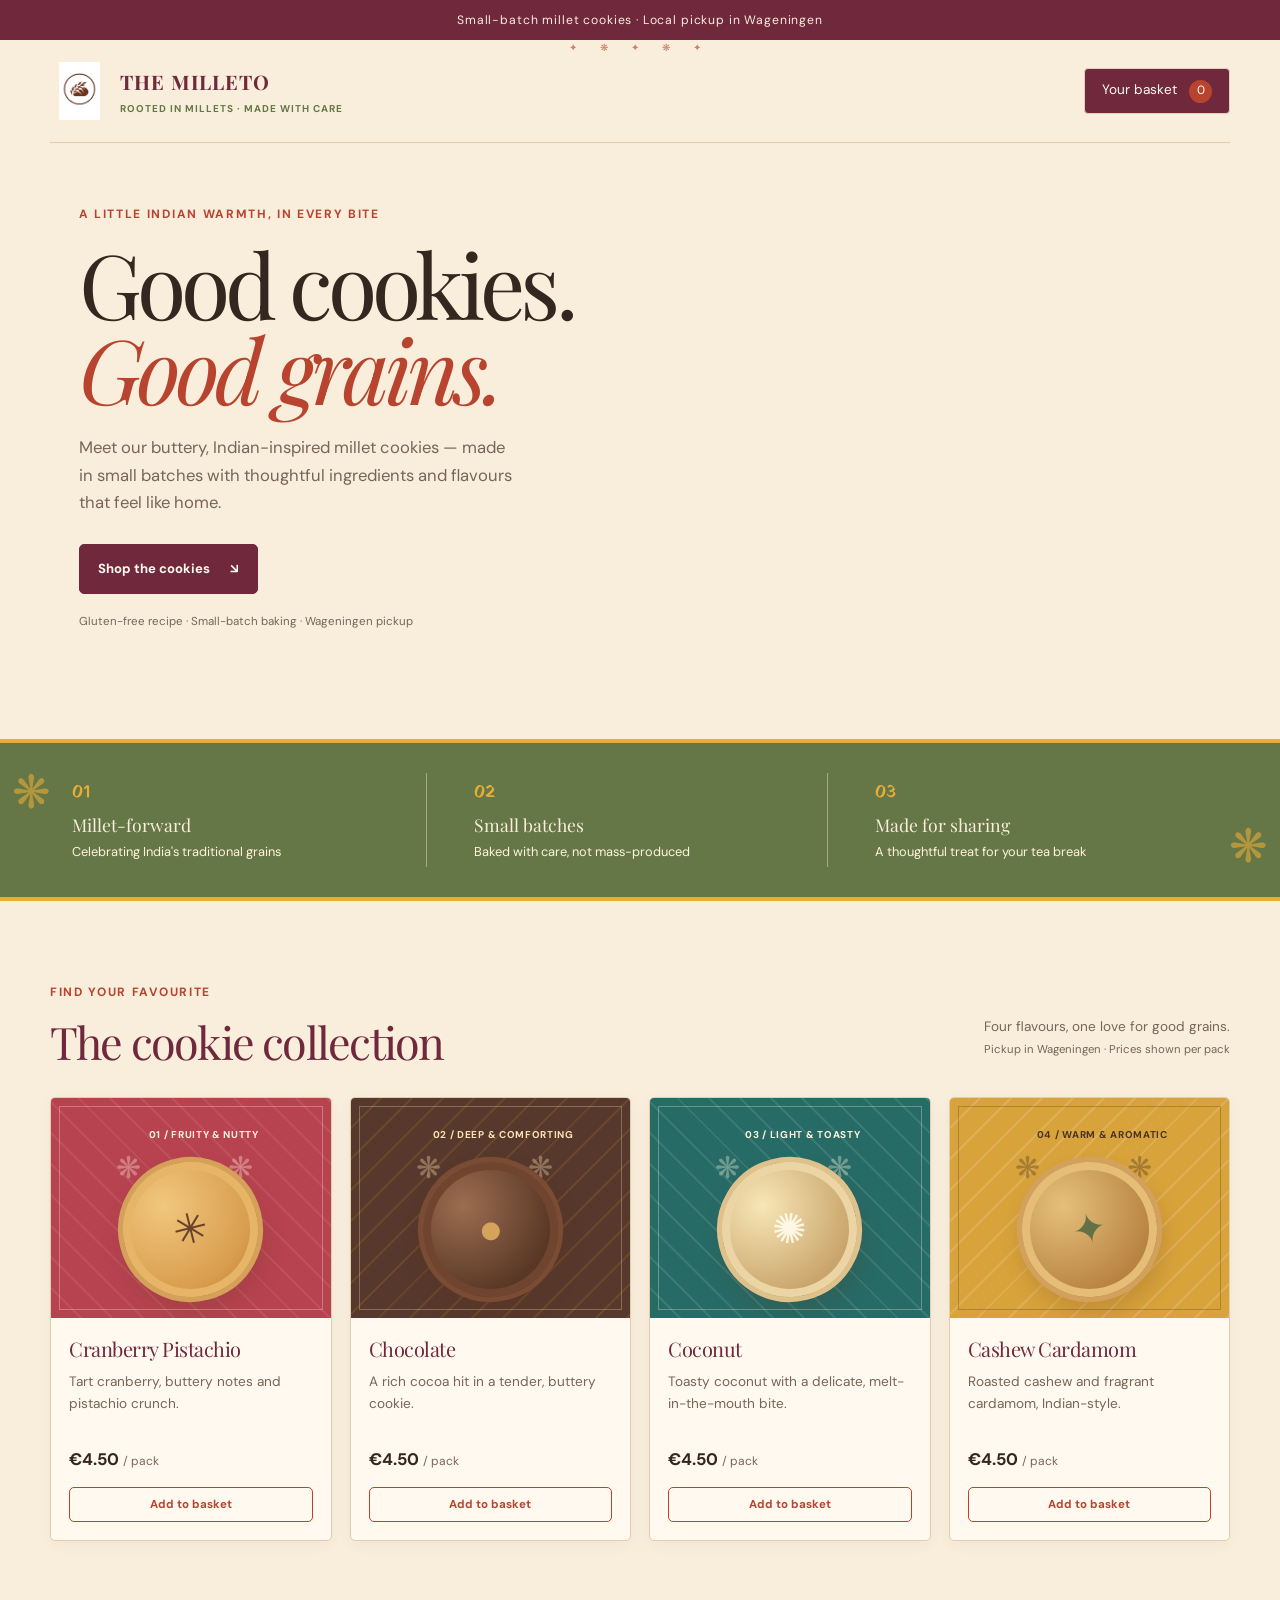
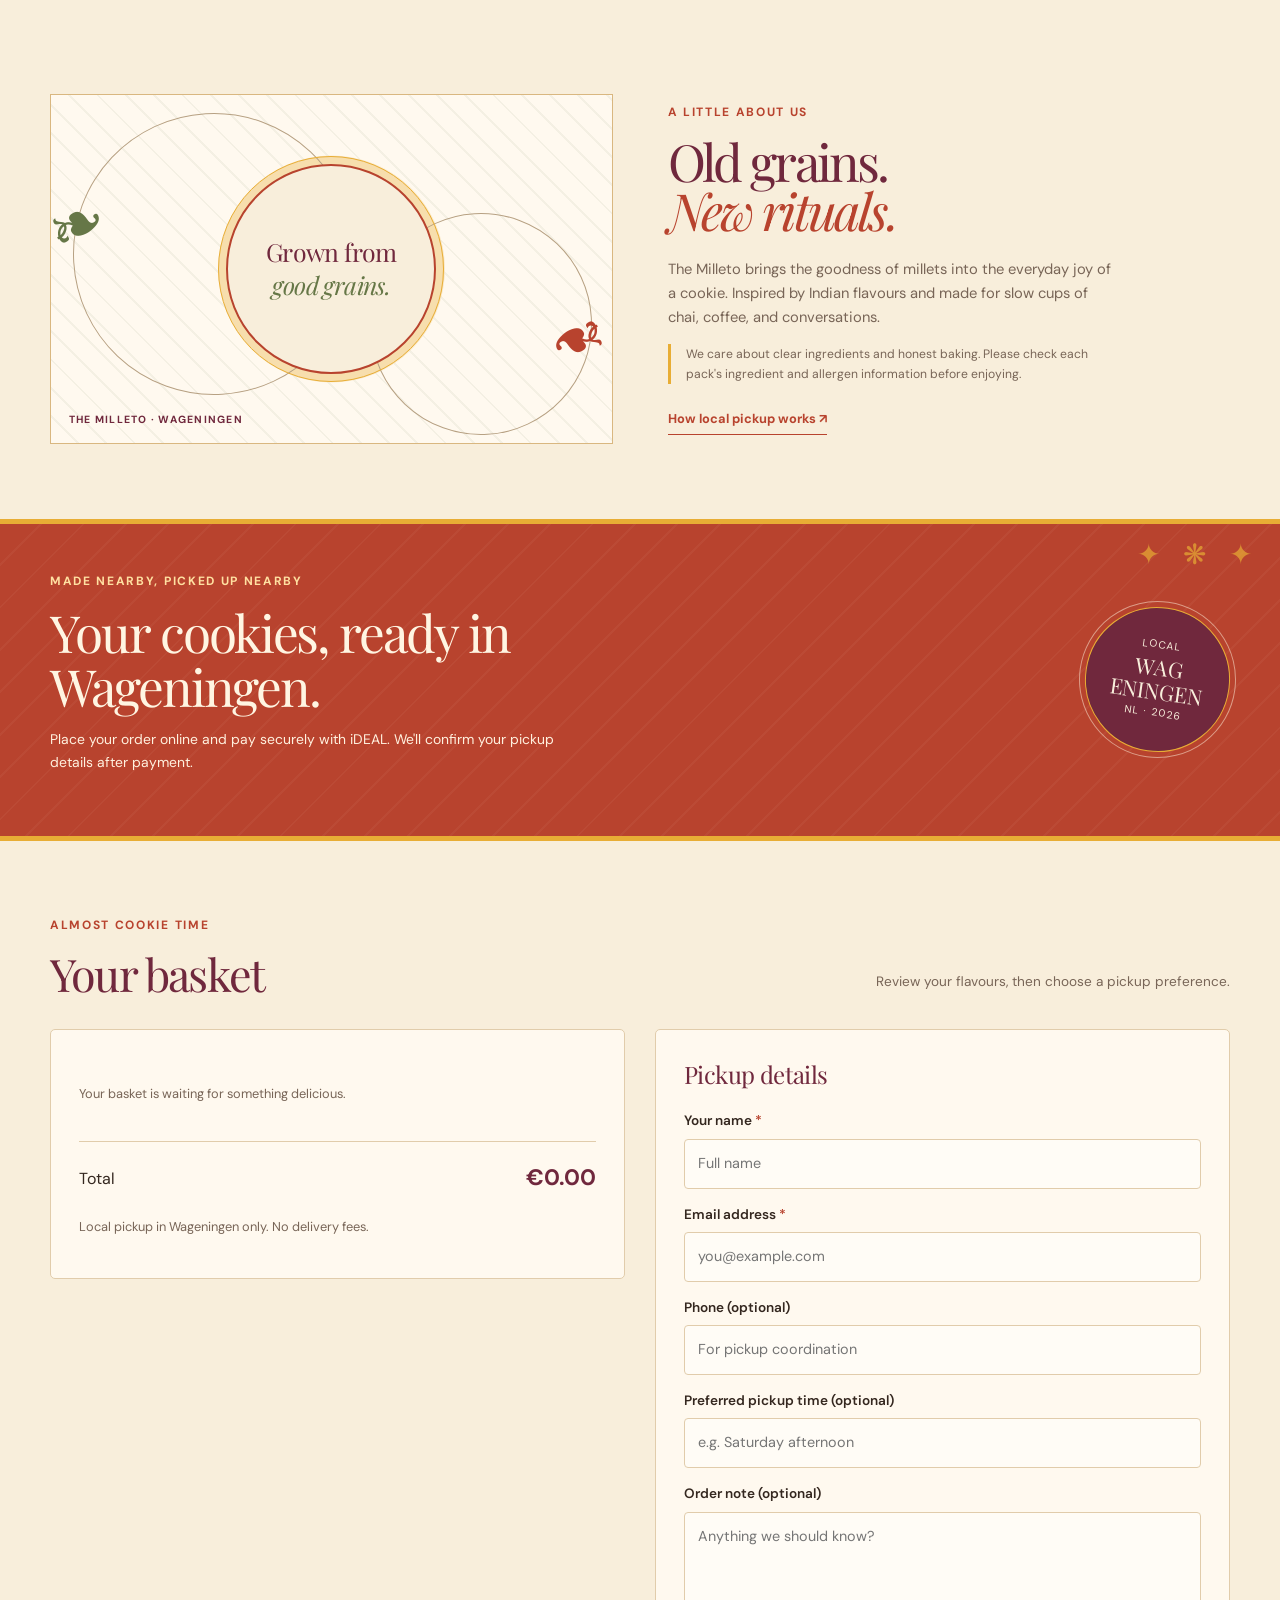
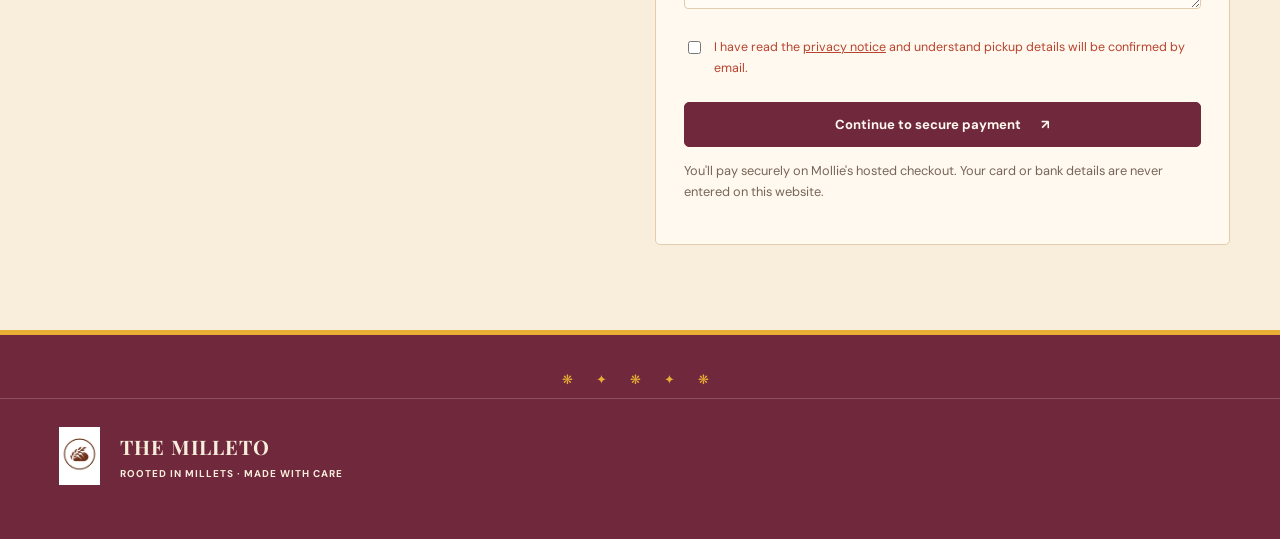
==== commit feda96dc: "Update index.html" ====
--- a/index.html
+++ b/index.html
@@ -36,16 +36,7 @@
         <p class="hero-intro">Meet our buttery, Indian-inspired millet cookies — made in small batches with thoughtful ingredients and flavours that feel like home.</p>
         <a class="button button-dark" href="#shop">Shop the cookies <span aria-hidden="true">↘</span></a>
         <p class="hero-note">Gluten-free recipe · Small-batch baking · Wageningen pickup</p>
-      </div>
       
-<div class="hero-art india-hero" role="img"
-     aria-label="Indian-inspired still life with millet stalks, a brass plate, chai and botanical motifs">
-
-  <div class="india-sun"></div>
-  <div class="india-arch"></div>
-
-  <span class="india-kicker">ROOTED IN INDIAN GRAINS</span>
-  </svg>
     </section>
 
     <section class="values-band">
